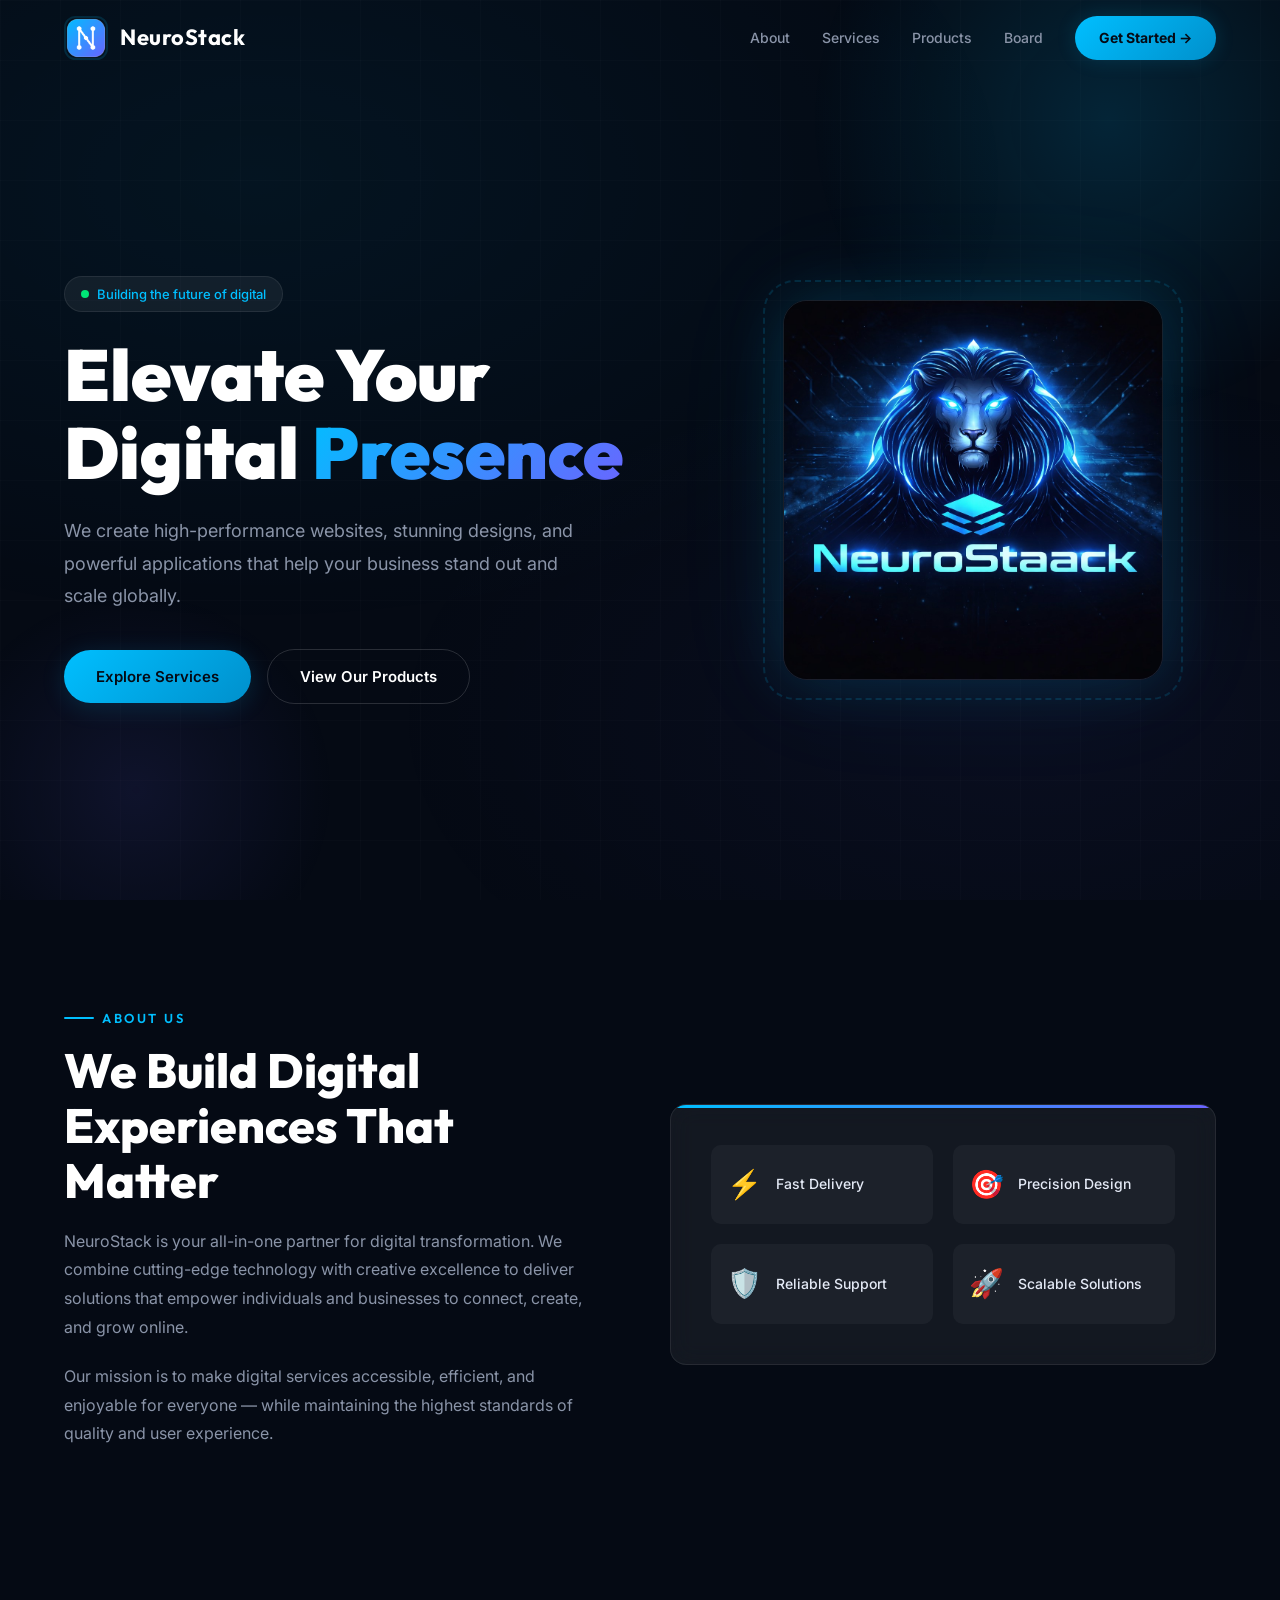
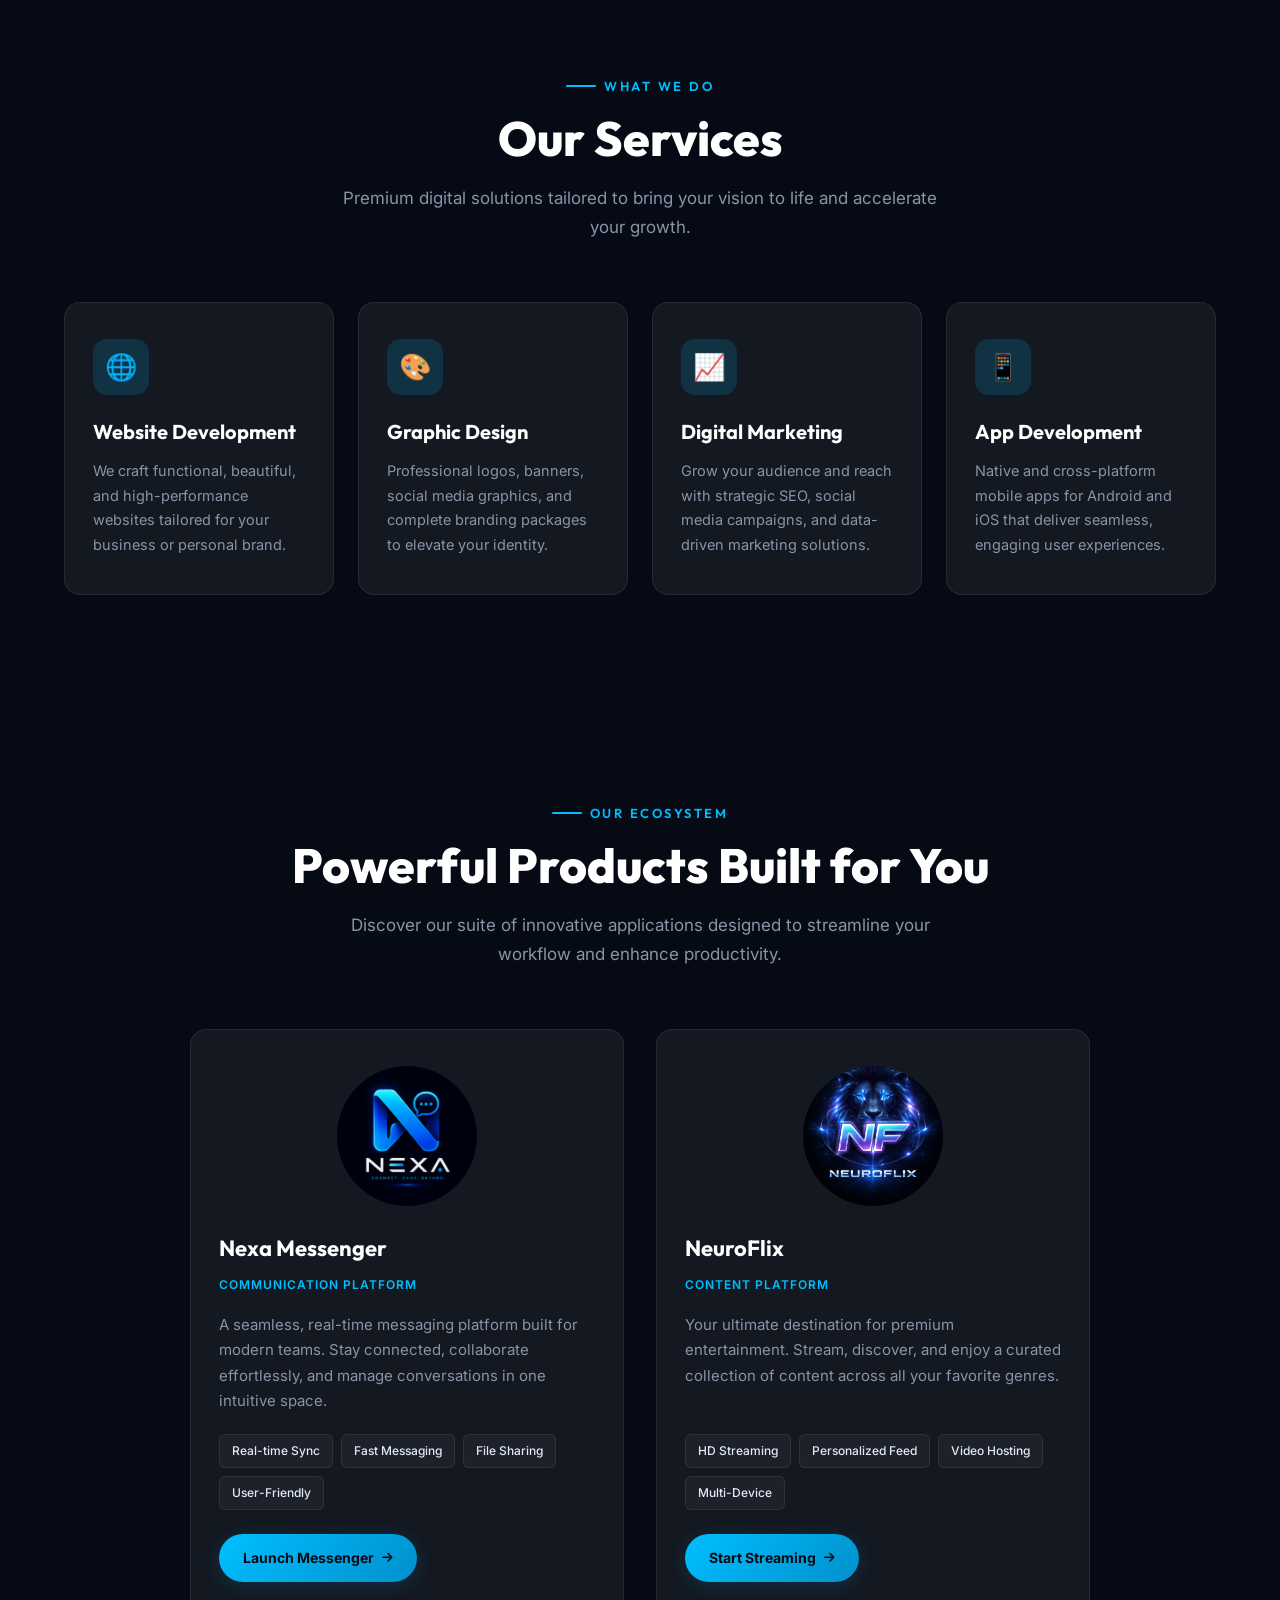
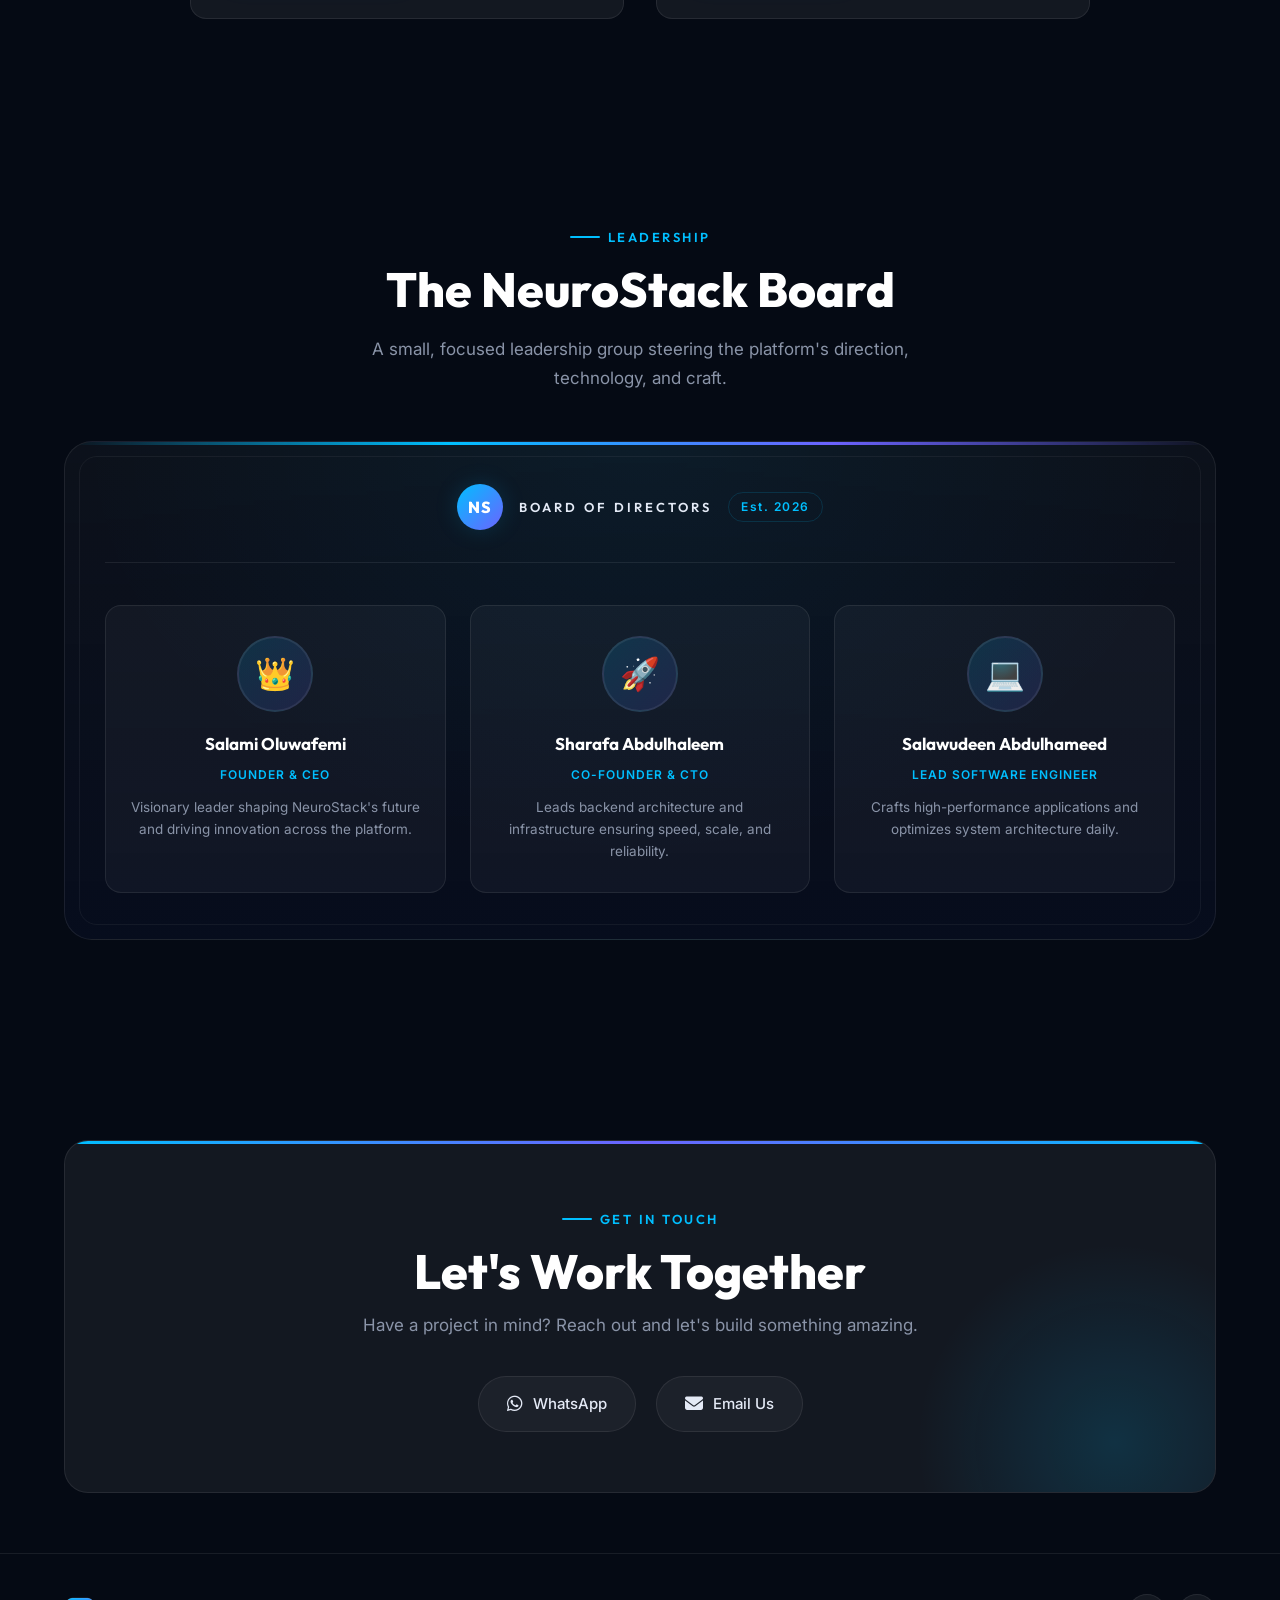
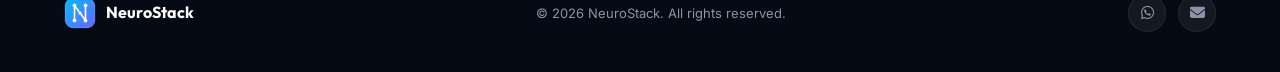
==== index.html @ c5e44b0c "Trim to a single professional landing page; fix contact details - Remove all non-landing pages and t" ====
<!DOCTYPE html>
<html lang="en">
<head>
  <meta charset="UTF-8">
  <meta name="viewport" content="width=device-width, initial-scale=1.0">
  <title>NeuroStack — Digital Solutions & Innovation</title>
  <meta name="description" content="NeuroStack delivers premium digital solutions including web development, graphic design, app development, and digital marketing. Empowering businesses to grow online.">
  <meta name="theme-color" content="#050a14">

  <!-- Social sharing -->
  <meta property="og:type" content="website">
  <meta property="og:title" content="NeuroStack — Digital Solutions & Innovation">
  <meta property="og:description" content="Premium web development, graphic design, app development, and digital marketing that help your business stand out and scale globally.">
  <meta property="og:image" content="logo-mark-512.png">
  <meta name="twitter:card" content="summary_large_image">
  <meta name="twitter:title" content="NeuroStack — Digital Solutions & Innovation">
  <meta name="twitter:description" content="Premium web development, graphic design, app development, and digital marketing that help your business stand out and scale globally.">
  <meta name="twitter:image" content="logo-mark-512.png">

  <link rel="icon" type="image/svg+xml" href="favicon.svg">
  <link rel="alternate icon" type="image/png" href="logo-mark-192.png">
  <link rel="apple-touch-icon" href="logo-mark-512.png">
  <link rel="stylesheet" href="website.css">
  <link rel="stylesheet" href="https://cdnjs.cloudflare.com/ajax/libs/font-awesome/6.5.0/css/all.min.css"/>
</head>
<body>

  <!-- ============ NAVBAR ============ -->
  <nav class="navbar" id="navbar">
    <div class="container">
      <a href="#hero" class="nav-brand">
        <img src="logo-mark-512.png" alt="NeuroStack Logo">
        <span>NeuroStack</span>
      </a>

      <div class="nav-links" id="navLinks">
        <a href="#about">About</a>
        <a href="#services">Services</a>
        <a href="#products">Products</a>
        <a href="#team">Board</a>
        <a href="#contact" class="nav-cta">Get Started →</a>
      </div>

      <button class="nav-toggle" id="navToggle" aria-label="Toggle navigation">
        <span></span><span></span><span></span>
      </button>
    </div>
  </nav>

  <!-- ============ HERO ============ -->
  <section class="hero" id="hero">
    <div class="hero-particles">
      <div class="particle"></div>
      <div class="particle"></div>
      <div class="particle"></div>
      <div class="particle"></div>
      <div class="particle"></div>
      <div class="particle"></div>
      <div class="particle"></div>
      <div class="particle"></div>
    </div>

    <div class="container">
      <div class="hero-text">
        <div class="hero-badge">
          <span class="dot"></span>
          Building the future of digital
        </div>
        <h1 class="hero-title">
          Elevate Your<br>Digital <span class="accent">Presence</span>
        </h1>
        <p class="hero-desc">
          We create high-performance websites, stunning designs, and powerful applications that help your business stand out and scale globally.
        </p>
        <div class="hero-actions">
          <a href="#services" class="btn btn-primary">Explore Services</a>
          <a href="#products" class="btn btn-outline">View Our Products</a>
        </div>
      </div>

      <div class="hero-visual">
        <div class="hero-logo-wrapper">
          <img src="file_00000000b35c724690eef357ab92f39a.png" alt="NeuroStack Brand">
        </div>
      </div>
    </div>
  </section>

  <!-- ============ ABOUT ============ -->
  <section class="about" id="about">
    <div class="container">
      <div class="about-content">
        <span class="section-label">About Us</span>
        <h2 class="section-title">We Build Digital<br>Experiences That Matter</h2>
        <p class="about-text">
          NeuroStack is your all-in-one partner for digital transformation. We combine cutting-edge technology with creative excellence to deliver solutions that empower individuals and businesses to connect, create, and grow online.
        </p>
        <p class="about-text">
          Our mission is to make digital services accessible, efficient, and enjoyable for everyone — while maintaining the highest standards of quality and user experience.
        </p>


      </div>

      <div class="about-visual reveal">
        <div class="about-visual-card">
          <div class="icon-grid">
            <div class="icon-item">
              <span class="icon-emoji">⚡</span>
              <span>Fast Delivery</span>
            </div>
            <div class="icon-item">
              <span class="icon-emoji">🎯</span>
              <span>Precision Design</span>
            </div>
            <div class="icon-item">
              <span class="icon-emoji">🛡️</span>
              <span>Reliable Support</span>
            </div>
            <div class="icon-item">
              <span class="icon-emoji">🚀</span>
              <span>Scalable Solutions</span>
            </div>
          </div>
        </div>
      </div>
    </div>
  </section>

  <!-- ============ SERVICES ============ -->
  <section class="services" id="services">
    <div class="container">
      <div class="services-header">
        <span class="section-label">What We Do</span>
        <h2 class="section-title">Our Services</h2>
        <p class="section-subtitle">Premium digital solutions tailored to bring your vision to life and accelerate your growth.</p>
      </div>

      <div class="services-grid">
        <div class="service-card reveal">
          <div class="service-icon">🌐</div>
          <h3>Website Development</h3>
          <p>We craft functional, beautiful, and high-performance websites tailored for your business or personal brand.</p>
        </div>

        <div class="service-card reveal reveal-delay-1">
          <div class="service-icon">🎨</div>
          <h3>Graphic Design</h3>
          <p>Professional logos, banners, social media graphics, and complete branding packages to elevate your identity.</p>
        </div>

        <div class="service-card reveal reveal-delay-2">
          <div class="service-icon">📈</div>
          <h3>Digital Marketing</h3>
          <p>Grow your audience and reach with strategic SEO, social media campaigns, and data-driven marketing solutions.</p>
        </div>

        <div class="service-card reveal reveal-delay-3">
          <div class="service-icon">📱</div>
          <h3>App Development</h3>
          <p>Native and cross-platform mobile apps for Android and iOS that deliver seamless, engaging user experiences.</p>
        </div>
      </div>
    </div>
  </section>

  <!-- ============ PRODUCTS ============ -->
  <section class="products" id="products">
    <div class="container">
      <div class="products-header">
        <span class="section-label">Our Ecosystem</span>
        <h2 class="section-title">Powerful Products Built for You</h2>
        <p class="section-subtitle">Discover our suite of innovative applications designed to streamline your workflow and enhance productivity.</p>
      </div>

      <div class="products-grid">
        <div class="product-card reveal">
          <div class="product-logo">
            <img src="icon-512.png" alt="Nexa Messenger Logo" class="product-logo-img">
          </div>
          <h3>Nexa Messenger</h3>
          <span class="product-category">Communication Platform</span>
          <p>A seamless, real-time messaging platform built for modern teams. Stay connected, collaborate effortlessly, and manage conversations in one intuitive space.</p>
          <div class="product-features">
            <span class="feature">Real-time Sync</span>
            <span class="feature">Fast Messaging</span>
            <span class="feature">File Sharing</span>
            <span class="feature">User-Friendly</span>
          </div>
          <a href="https://nexa-qydr.onrender.com" target="_blank" rel="noopener noreferrer" class="product-cta">
            Launch Messenger <i class="fas fa-arrow-right"></i>
          </a>
        </div>

        <div class="product-card reveal reveal-delay-1">
          <div class="product-logo">
            <img src="icon-192.png" alt="NeuroFlix Logo" class="product-logo-img">
          </div>
          <h3>NeuroFlix</h3>
          <span class="product-category">Content Platform</span>
          <p>Your ultimate destination for premium entertainment. Stream, discover, and enjoy a curated collection of content across all your favorite genres.</p>
          <div class="product-features">
            <span class="feature">HD Streaming</span>
            <span class="feature">Personalized Feed</span>
            <span class="feature">Video Hosting</span>
            <span class="feature">Multi-Device</span>
          </div>
          <a href="https://neuroflix.web.app/" target="_blank" rel="noopener noreferrer" class="product-cta">
            Start Streaming <i class="fas fa-arrow-right"></i>
          </a>
        </div>
      </div>
    </div>
  </section>

  <!-- ============ BOARD ============ -->
  <section class="team" id="team">
    <div class="container">
      <div class="team-header">
        <span class="section-label">Leadership</span>
        <h2 class="section-title">The NeuroStack Board</h2>
        <p class="section-subtitle">A small, focused leadership group steering the platform's direction, technology, and craft.</p>
      </div>

      <div class="board-panel reveal">
        <div class="board-seal" aria-hidden="true">
          <span class="board-seal-mark">NS</span>
          <span class="board-seal-label">Board of Directors</span>
          <span class="board-seal-year">Est. 2026</span>
        </div>

        <div class="team-grid">
          <div class="team-card reveal">
            <div class="team-avatar">👑</div>
            <div class="team-meta">
              <h3>Salami Oluwafemi</h3>
              <span class="team-role">Founder &amp; CEO</span>
              <p>Visionary leader shaping NeuroStack's future and driving innovation across the platform.</p>
            </div>
          </div>

          <div class="team-card reveal reveal-delay-1">
            <div class="team-avatar">🚀</div>
            <div class="team-meta">
              <h3>Sharafa Abdulhaleem</h3>
              <span class="team-role">Co-Founder &amp; CTO</span>
              <p>Leads backend architecture and infrastructure ensuring speed, scale, and reliability.</p>
            </div>
          </div>

          <div class="team-card reveal reveal-delay-2">
            <div class="team-avatar">💻</div>
            <div class="team-meta">
              <h3>Salawudeen Abdulhameed</h3>
              <span class="team-role">Lead Software Engineer</span>
              <p>Crafts high-performance applications and optimizes system architecture daily.</p>
            </div>
          </div>
        </div>
      </div>
    </div>
  </section>

  <!-- ============ CONTACT ============ -->
  <section class="contact" id="contact">
    <div class="container">
      <div class="contact-wrapper reveal">
        <span class="section-label">Get In Touch</span>
        <h2 class="section-title">Let's Work Together</h2>
        <p class="section-subtitle">Have a project in mind? Reach out and let's build something amazing.</p>

        <div class="contact-links">
          <a href="https://wa.me/2349032686210" target="_blank" rel="noopener noreferrer" class="contact-link">
            <i class="fab fa-whatsapp"></i> WhatsApp
          </a>
          <a href="mailto:neuro-stack@outlook.com" class="contact-link">
            <i class="fas fa-envelope"></i> Email Us
          </a>
        </div>
      </div>
    </div>
  </section>

  <!-- ============ FOOTER ============ -->
  <footer class="footer">
    <div class="container">
      <div class="footer-brand">
        <img src="logo-mark-512.png" alt="NeuroStack">
        <span>NeuroStack</span>
      </div>

      <p class="footer-copy">&copy; 2026 NeuroStack. All rights reserved.</p>

      <div class="footer-socials">
        <a href="https://wa.me/2349032686210" target="_blank" rel="noopener noreferrer" aria-label="WhatsApp"><i class="fab fa-whatsapp"></i></a>
        <a href="mailto:neuro-stack@outlook.com" aria-label="Email"><i class="fas fa-envelope"></i></a>
      </div>
    </div>
  </footer>

  <!-- ============ SCRIPTS ============ -->
  <script>
    // ---- Navbar scroll effect ----
    const navbar = document.getElementById('navbar');
    window.addEventListener('scroll', () => {
      navbar.classList.toggle('scrolled', window.scrollY > 50);
    });

    // ---- Mobile menu toggle ----
    const navToggle = document.getElementById('navToggle');
    const navLinks = document.getElementById('navLinks');

    navToggle.addEventListener('click', () => {
      navToggle.classList.toggle('active');
      navLinks.classList.toggle('open');
    });

    // Close menu on link click
    navLinks.querySelectorAll('a').forEach(link => {
      link.addEventListener('click', () => {
        navToggle.classList.remove('active');
        navLinks.classList.remove('open');
      });
    });

    // ---- Scroll reveal ----
    const revealElements = document.querySelectorAll('.reveal');
    const revealObserver = new IntersectionObserver((entries) => {
      entries.forEach(entry => {
        if (entry.isIntersecting) {
          entry.target.classList.add('visible');
        }
      });
    }, { threshold: 0.15 });

    revealElements.forEach(el => revealObserver.observe(el));

    // ---- Smooth scroll for anchor links ----
    document.querySelectorAll('a[href^="#"]').forEach(anchor => {
      anchor.addEventListener('click', function (e) {
        e.preventDefault();
        const target = document.querySelector(this.getAttribute('href'));
        if (target) {
          target.scrollIntoView({ behavior: 'smooth' });
        }
      });
    });
  </script>

</body>
</html>
---- website.css ----
/* ============================================================
   NEUROSTACK — COMPANY WEBSITE STYLESHEET
   Premium dark theme with glassmorphism + cyber-blue accents
   ============================================================ */

/* -------------------------
   GOOGLE FONTS
------------------------- */
@import url('https://fonts.googleapis.com/css2?family=Inter:wght@300;400;500;600;700;800;900&family=Outfit:wght@400;500;600;700;800;900&display=swap');

/* -------------------------
   DESIGN TOKENS
------------------------- */
:root {
  /* Colors */
  --c-bg:          #050a14;
  --c-bg-alt:      #0a1128;
  --c-surface:     rgba(10, 17, 40, 0.65);
  --c-surface-lit: rgba(255, 255, 255, 0.04);
  --c-glass:       rgba(255, 255, 255, 0.06);
  --c-glass-border:rgba(255, 255, 255, 0.08);
  --c-accent:      #00BFFF;
  --c-accent-dim:  rgba(0, 191, 255, 0.15);
  --c-accent-glow: rgba(0, 191, 255, 0.35);
  --c-accent2:     #6C63FF;
  --c-text:        #e4eaf6;
  --c-text-dim:    #8a94a8;
  --c-white:       #ffffff;

  /* Typography */
  --ff-heading: 'Outfit', sans-serif;
  --ff-body:    'Inter', sans-serif;

  /* Spacing */
  --section-py: 100px;
  --container-w: 1200px;

  /* Misc */
  --radius:      16px;
  --radius-sm:   10px;
  --transition:  0.35s cubic-bezier(.4,0,.2,1);
}

/* -------------------------
   RESET & BASE
------------------------- */
*, *::before, *::after {
  margin: 0;
  padding: 0;
  box-sizing: border-box;
}

html {
  scroll-behavior: smooth;
  scroll-padding-top: 80px;
}

body {
  font-family: var(--ff-body);
  background: var(--c-bg);
  color: var(--c-text);
  line-height: 1.7;
  overflow-x: hidden;
  -webkit-font-smoothing: antialiased;
}

a { text-decoration: none; color: inherit; }
img { max-width: 100%; display: block; }
ul { list-style: none; }

/* -------------------------
   UTILITY
------------------------- */
.container {
  width: 100%;
  max-width: var(--container-w);
  margin: 0 auto;
  padding: 0 24px;
}

.section-label {
  display: inline-flex;
  align-items: center;
  gap: 8px;
  font-family: var(--ff-heading);
  font-size: 13px;
  font-weight: 600;
  letter-spacing: 2.5px;
  text-transform: uppercase;
  color: var(--c-accent);
  margin-bottom: 14px;
}

.section-label::before {
  content: '';
  width: 30px;
  height: 2px;
  background: var(--c-accent);
  border-radius: 2px;
}

.section-title {
  font-family: var(--ff-heading);
  font-size: clamp(32px, 5vw, 48px);
  font-weight: 800;
  line-height: 1.15;
  color: var(--c-white);
  margin-bottom: 18px;
}

.section-subtitle {
  font-size: 17px;
  color: var(--c-text-dim);
  max-width: 600px;
  line-height: 1.7;
}

/* -------------------------
   ANIMATED BACKGROUND GRID
------------------------- */
body::before {
  content: '';
  position: fixed;
  inset: 0;
  background:
    radial-gradient(ellipse 60% 50% at 20% 20%, rgba(0,191,255,0.06), transparent),
    radial-gradient(ellipse 50% 40% at 80% 80%, rgba(108,99,255,0.05), transparent);
  z-index: -2;
  pointer-events: none;
}

body::after {
  content: '';
  position: fixed;
  inset: 0;
  background-image:
    linear-gradient(rgba(255,255,255,0.015) 1px, transparent 1px),
    linear-gradient(90deg, rgba(255,255,255,0.015) 1px, transparent 1px);
  background-size: 60px 60px;
  z-index: -1;
  pointer-events: none;
}

/* ============================================================
   NAVBAR
   ============================================================ */
.navbar {
  position: fixed;
  top: 0;
  left: 0;
  width: 100%;
  z-index: 1000;
  padding: 16px 0;
  transition: var(--transition);
}

.navbar.scrolled {
  background: rgba(5, 10, 20, 0.85);
  backdrop-filter: blur(20px);
  -webkit-backdrop-filter: blur(20px);
  border-bottom: 1px solid var(--c-glass-border);
  padding: 10px 0;
}

.navbar .container {
  display: flex;
  align-items: center;
  justify-content: space-between;
}

.nav-brand {
  display: flex;
  align-items: center;
  gap: 12px;
}

.nav-brand img {
  width: 44px;
  height: 44px;
  border-radius: 26%;
  border: 2px solid var(--c-accent-dim);
}

.nav-brand span {
  font-family: var(--ff-heading);
  font-size: 22px;
  font-weight: 700;
  color: var(--c-white);
  letter-spacing: 0.5px;
}

.nav-links {
  display: flex;
  align-items: center;
  gap: 32px;
}

.nav-links a {
  font-size: 14px;
  font-weight: 500;
  color: var(--c-text-dim);
  transition: var(--transition);
  position: relative;
}

.nav-links a::after {
  content: '';
  position: absolute;
  bottom: -4px;
  left: 0;
  width: 0;
  height: 2px;
  background: var(--c-accent);
  border-radius: 2px;
  transition: var(--transition);
}

.nav-links a:hover {
  color: var(--c-white);
}

.nav-links a:hover::after {
  width: 100%;
}

.nav-cta {
  display: inline-flex;
  align-items: center;
  gap: 8px;
  padding: 10px 24px;
  background: linear-gradient(135deg, var(--c-accent), #0090cc);
  color: var(--c-bg) !important;
  font-weight: 700 !important;
  font-size: 14px;
  border-radius: 50px;
  transition: var(--transition);
  box-shadow: 0 0 20px var(--c-accent-dim);
}

.nav-cta::after { display: none !important; }

.nav-cta:hover {
  transform: translateY(-2px);
  box-shadow: 0 4px 30px var(--c-accent-glow);
}

/* Mobile hamburger */
.nav-toggle {
  display: none;
  flex-direction: column;
  gap: 5px;
  cursor: pointer;
  z-index: 1001;
  background: none;
  border: none;
  padding: 4px;
}

.nav-toggle span {
  width: 26px;
  height: 2.5px;
  background: var(--c-white);
  border-radius: 4px;
  transition: var(--transition);
}

.nav-toggle.active span:nth-child(1) { transform: rotate(45deg) translate(5px, 5px); }
.nav-toggle.active span:nth-child(2) { opacity: 0; }
.nav-toggle.active span:nth-child(3) { transform: rotate(-45deg) translate(5px, -5px); }

/* ============================================================
   HERO
   ============================================================ */
.hero {
  min-height: 100vh;
  display: flex;
  align-items: center;
  position: relative;
  padding-top: 80px;
  overflow: hidden;
}

/* Floating particles */
.hero-particles {
  position: absolute;
  inset: 0;
  overflow: hidden;
  pointer-events: none;
}

.hero-particles .particle {
  position: absolute;
  width: 4px;
  height: 4px;
  background: var(--c-accent);
  border-radius: 50%;
  opacity: 0;
  animation: floatParticle 8s infinite ease-in-out;
}

.hero-particles .particle:nth-child(1) { left: 10%; top: 30%; animation-delay: 0s; }
.hero-particles .particle:nth-child(2) { left: 25%; top: 70%; animation-delay: 1.2s; width: 3px; height: 3px; }
.hero-particles .particle:nth-child(3) { left: 55%; top: 20%; animation-delay: 2.5s; width: 5px; height: 5px; }
.hero-particles .particle:nth-child(4) { left: 70%; top: 60%; animation-delay: 0.8s; }
.hero-particles .particle:nth-child(5) { left: 85%; top: 40%; animation-delay: 3.2s; width: 3px; height: 3px; }
.hero-particles .particle:nth-child(6) { left: 40%; top: 80%; animation-delay: 4s; width: 6px; height: 6px; }
.hero-particles .particle:nth-child(7) { left: 60%; top: 10%; animation-delay: 1.8s; }
.hero-particles .particle:nth-child(8) { left: 90%; top: 75%; animation-delay: 5s; width: 3px; height: 3px; }

@keyframes floatParticle {
  0%   { opacity: 0; transform: translateY(0) scale(1); }
  20%  { opacity: 0.6; }
  50%  { opacity: 0.3; transform: translateY(-80px) scale(1.3); }
  80%  { opacity: 0.5; }
  100% { opacity: 0; transform: translateY(-160px) scale(0.8); }
}

/* Glow orbs */
.hero::before {
  content: '';
  position: absolute;
  top: -20%;
  right: -10%;
  width: 600px;
  height: 600px;
  background: radial-gradient(circle, var(--c-accent-dim), transparent 70%);
  border-radius: 50%;
  pointer-events: none;
  animation: pulseOrb 6s ease-in-out infinite alternate;
}

.hero::after {
  content: '';
  position: absolute;
  bottom: -10%;
  left: -5%;
  width: 400px;
  height: 400px;
  background: radial-gradient(circle, rgba(108,99,255,0.1), transparent 70%);
  border-radius: 50%;
  pointer-events: none;
  animation: pulseOrb 8s ease-in-out infinite alternate-reverse;
}

@keyframes pulseOrb {
  0%   { opacity: 0.5; transform: scale(1); }
  100% { opacity: 1;   transform: scale(1.15); }
}

.hero .container {
  display: flex;
  align-items: center;
  gap: 60px;
  position: relative;
  z-index: 1;
}

.hero-text {
  flex: 1;
}

.hero-badge {
  display: inline-flex;
  align-items: center;
  gap: 8px;
  padding: 6px 16px;
  background: var(--c-glass);
  border: 1px solid var(--c-glass-border);
  border-radius: 50px;
  font-size: 13px;
  font-weight: 500;
  color: var(--c-accent);
  margin-bottom: 24px;
  animation: fadeSlideUp 0.8s ease-out both;
}

.hero-badge .dot {
  width: 8px;
  height: 8px;
  background: #00e676;
  border-radius: 50%;
  animation: blink 2s ease-in-out infinite;
}

@keyframes blink {
  0%, 100% { opacity: 1; }
  50%      { opacity: 0.3; }
}

.hero-title {
  font-family: var(--ff-heading);
  font-size: clamp(40px, 6vw, 72px);
  font-weight: 900;
  line-height: 1.08;
  color: var(--c-white);
  margin-bottom: 24px;
  animation: fadeSlideUp 0.8s 0.15s ease-out both;
}

.hero-title .accent {
  background: linear-gradient(135deg, var(--c-accent), var(--c-accent2));
  -webkit-background-clip: text;
  -webkit-text-fill-color: transparent;
  background-clip: text;
}

.hero-desc {
  font-size: 18px;
  color: var(--c-text-dim);
  max-width: 520px;
  line-height: 1.8;
  margin-bottom: 36px;
  animation: fadeSlideUp 0.8s 0.3s ease-out both;
}

.hero-actions {
  display: flex;
  align-items: center;
  gap: 16px;
  flex-wrap: wrap;
  animation: fadeSlideUp 0.8s 0.45s ease-out both;
}

.btn {
  display: inline-flex;
  align-items: center;
  gap: 8px;
  padding: 14px 32px;
  font-family: var(--ff-body);
  font-size: 15px;
  font-weight: 600;
  border-radius: 50px;
  cursor: pointer;
  transition: var(--transition);
  border: none;
}

.btn-primary {
  background: linear-gradient(135deg, var(--c-accent), #0090cc);
  color: var(--c-bg);
  box-shadow: 0 4px 25px var(--c-accent-dim);
}

.btn-primary:hover {
  transform: translateY(-3px);
  box-shadow: 0 8px 35px var(--c-accent-glow);
}

.btn-outline {
  background: transparent;
  color: var(--c-white);
  border: 1.5px solid rgba(255,255,255,0.15);
}

.btn-outline:hover {
  border-color: var(--c-accent);
  color: var(--c-accent);
  transform: translateY(-3px);
}

.hero-visual {
  flex: 0.8;
  display: flex;
  justify-content: center;
  align-items: center;
  position: relative;
  animation: fadeSlideUp 1s 0.5s ease-out both;
}

.hero-logo-wrapper {
  position: relative;
  width: 380px;
  height: 380px;
}

.hero-logo-wrapper img {
  width: 100%;
  height: 100%;
  object-fit: cover;
  border-radius: 24px;
  border: 1px solid var(--c-glass-border);
  box-shadow: 0 0 60px var(--c-accent-dim), 0 0 120px rgba(0,191,255,0.08);
}

/* Rotating ring around logo */
.hero-logo-wrapper::before {
  content: '';
  position: absolute;
  inset: -20px;
  border: 2px dashed var(--c-accent-dim);
  border-radius: 32px;
  animation: spinSlow 30s linear infinite;
}

@keyframes spinSlow {
  to { transform: rotate(360deg); }
}

/* ============================================================
   ABOUT SECTION
   ============================================================ */
.about {
  padding: var(--section-py) 0;
  position: relative;
}

.about .container {
  display: grid;
  grid-template-columns: 1fr 1fr;
  gap: 60px;
  align-items: center;
}

.about-content { }

.about-text {
  font-size: 16px;
  color: var(--c-text-dim);
  margin-bottom: 20px;
  line-height: 1.8;
}



.about-visual {
  position: relative;
}

.about-visual-card {
  background: var(--c-glass);
  border: 1px solid var(--c-glass-border);
  border-radius: var(--radius);
  padding: 40px;
  backdrop-filter: blur(12px);
  position: relative;
  overflow: hidden;
}

.about-visual-card::before {
  content: '';
  position: absolute;
  top: 0;
  left: 0;
  width: 100%;
  height: 3px;
  background: linear-gradient(90deg, var(--c-accent), var(--c-accent2));
}

.about-visual-card .icon-grid {
  display: grid;
  grid-template-columns: 1fr 1fr;
  gap: 20px;
}

.about-visual-card .icon-item {
  display: flex;
  align-items: center;
  gap: 14px;
  padding: 16px;
  background: var(--c-surface-lit);
  border-radius: var(--radius-sm);
  transition: var(--transition);
}

.about-visual-card .icon-item:hover {
  background: var(--c-accent-dim);
}

.about-visual-card .icon-item .icon-emoji {
  font-size: 28px;
  flex-shrink: 0;
}

.about-visual-card .icon-item span {
  font-size: 14px;
  font-weight: 500;
  color: var(--c-text);
}

/* ============================================================
   SERVICES
   ============================================================ */
.services {
  padding: var(--section-py) 0;
  position: relative;
}

.services-header {
  text-align: center;
  margin-bottom: 60px;
}

.services-header .section-subtitle {
  margin: 0 auto;
}

.services-grid {
  display: grid;
  grid-template-columns: repeat(auto-fit, minmax(270px, 1fr));
  gap: 24px;
}

.service-card {
  background: var(--c-glass);
  border: 1px solid var(--c-glass-border);
  border-radius: var(--radius);
  padding: 36px 28px;
  transition: var(--transition);
  position: relative;
  overflow: hidden;
}

.service-card::before {
  content: '';
  position: absolute;
  top: 0;
  left: 0;
  width: 100%;
  height: 3px;
  background: linear-gradient(90deg, var(--c-accent), var(--c-accent2));
  transform: scaleX(0);
  transform-origin: left;
  transition: transform 0.5s ease;
}

.service-card:hover::before {
  transform: scaleX(1);
}

.service-card:hover {
  border-color: var(--c-accent-dim);
  transform: translateY(-6px);
  box-shadow: 0 12px 40px rgba(0,191,255,0.1);
}

.service-icon {
  width: 56px;
  height: 56px;
  display: flex;
  align-items: center;
  justify-content: center;
  font-size: 26px;
  background: var(--c-accent-dim);
  border-radius: 14px;
  margin-bottom: 20px;
  transition: var(--transition);
}

.service-card:hover .service-icon {
  background: linear-gradient(135deg, var(--c-accent), #0090cc);
  box-shadow: 0 0 20px var(--c-accent-dim);
}

.service-card h3 {
  font-family: var(--ff-heading);
  font-size: 20px;
  font-weight: 700;
  color: var(--c-white);
  margin-bottom: 10px;
}

.service-card p {
  font-size: 14.5px;
  color: var(--c-text-dim);
  line-height: 1.7;
}

/* ============================================================
   PRODUCTS
   ============================================================ */
.products {
  padding: var(--section-py) 0;
  position: relative;
}

.products-header {
  text-align: center;
  margin-bottom: 60px;
}

.products-header .section-subtitle {
  margin: 0 auto;
}

.products-grid {
  display: grid;
  grid-template-columns: repeat(auto-fit, minmax(300px, 1fr));
  gap: 32px;
  max-width: 900px;
  margin: 0 auto;
}

.product-card {
  background: var(--c-glass);
  border: 1px solid var(--c-glass-border);
  border-radius: var(--radius);
  padding: 36px 28px;
  transition: var(--transition);
  position: relative;
  overflow: hidden;
  display: flex;
  flex-direction: column;
}

.product-card::before {
  content: '';
  position: absolute;
  top: 0;
  left: 0;
  width: 100%;
  height: 3px;
  background: linear-gradient(90deg, var(--c-accent), var(--c-accent2));
  transform: scaleX(0);
  transform-origin: left;
  transition: transform 0.5s ease;
}

.product-card:hover::before {
  transform: scaleX(1);
}

.product-card:hover {
  border-color: var(--c-accent-dim);
  transform: translateY(-8px);
  box-shadow: 0 16px 48px rgba(0,191,255,0.15);
}

.product-logo {
  width: 140px;
  height: 140px;
  display: flex;
  align-items: center;
  justify-content: center;
  background: linear-gradient(135deg, var(--c-accent-dim), rgba(108,99,255,0.1));
  border-radius: 50%;
  margin: 0 auto 24px;
  overflow: hidden;
  transition: var(--transition);
}

.product-logo-img {
  width: 100%;
  height: 100%;
  object-fit: cover;
  object-position: center;
  filter: drop-shadow(0 0 10px var(--c-accent-dim));
}

.product-card:hover .product-logo {
  background: linear-gradient(135deg, var(--c-accent-dim), rgba(108,99,255,0.2));
  box-shadow: inset 0 0 20px var(--c-accent-dim);
}

.product-card h3 {
  font-family: var(--ff-heading);
  font-size: 22px;
  font-weight: 700;
  color: var(--c-white);
  margin-bottom: 8px;
}

.product-category {
  font-size: 12px;
  font-weight: 600;
  letter-spacing: 1px;
  text-transform: uppercase;
  color: var(--c-accent);
  display: block;
  margin-bottom: 16px;
}

.product-card p {
  font-size: 15px;
  color: var(--c-text-dim);
  line-height: 1.7;
  margin-bottom: 20px;
  flex: 1;
}

.product-features {
  display: flex;
  flex-wrap: wrap;
  gap: 8px;
  margin-bottom: 24px;
}

.feature {
  display: inline-flex;
  align-items: center;
  padding: 6px 12px;
  background: var(--c-surface-lit);
  border: 1px solid var(--c-glass-border);
  border-radius: 6px;
  font-size: 12px;
  font-weight: 500;
  color: var(--c-text);
  transition: var(--transition);
}

.product-card:hover .feature {
  border-color: var(--c-accent-dim);
  background: var(--c-accent-dim);
}

.product-cta {
  display: inline-flex;
  align-items: center;
  gap: 8px;
  padding: 12px 24px;
  background: linear-gradient(135deg, var(--c-accent), #0090cc);
  color: var(--c-bg);
  font-weight: 700;
  font-size: 14px;
  border-radius: 50px;
  transition: var(--transition);
  box-shadow: 0 4px 20px var(--c-accent-dim);
  width: fit-content;
}

.product-cta:hover {
  transform: translateY(-2px);
  box-shadow: 0 6px 28px var(--c-accent-glow);
  gap: 12px;
}

.product-cta i {
  font-size: 12px;
  transition: var(--transition);
}

.product-cta:hover i {
  transform: translateX(2px);
}

/* ============================================================
   BOARD / LEADERSHIP
   ============================================================ */
.team {
  padding: var(--section-py) 0;
  position: relative;
}

.team-header {
  text-align: center;
  margin-bottom: 48px;
}

.team-header .section-subtitle {
  margin: 0 auto;
}

/* Contained board-room panel */
.board-panel {
  position: relative;
  background:
    radial-gradient(ellipse 70% 120% at 50% 0%, rgba(0,191,255,0.06), transparent 70%),
    linear-gradient(180deg, rgba(255,255,255,0.03), rgba(10,17,40,0.45));
  border: 1px solid var(--c-glass-border);
  border-radius: 28px;
  padding: 42px 40px 46px;
  overflow: hidden;
}

.board-panel::before {
  content: '';
  position: absolute;
  top: 0;
  left: 0;
  width: 100%;
  height: 3px;
  background: linear-gradient(90deg, transparent, var(--c-accent), var(--c-accent2), transparent);
}

/* Corner brackets — official "charter" feel */
.board-panel::after {
  content: '';
  position: absolute;
  inset: 14px;
  border: 1px solid rgba(255,255,255,0.05);
  border-radius: 18px;
  pointer-events: none;
}

/* Board crest / letterhead */
.board-seal {
  display: flex;
  align-items: center;
  justify-content: center;
  gap: 16px;
  flex-wrap: wrap;
  padding-bottom: 32px;
  margin-bottom: 42px;
  border-bottom: 1px solid var(--c-glass-border);
  position: relative;
  z-index: 1;
}

.board-seal-mark {
  display: flex;
  align-items: center;
  justify-content: center;
  width: 46px;
  height: 46px;
  border-radius: 50%;
  font-family: var(--ff-heading);
  font-size: 16px;
  font-weight: 800;
  letter-spacing: 1px;
  color: var(--c-white);
  background: linear-gradient(135deg, var(--c-accent), var(--c-accent2));
  box-shadow: 0 0 24px var(--c-accent-dim);
}

.board-seal-label {
  font-family: var(--ff-heading);
  font-size: 13px;
  font-weight: 600;
  letter-spacing: 3px;
  text-transform: uppercase;
  color: var(--c-text);
}

.board-seal-year {
  font-size: 12px;
  font-weight: 600;
  letter-spacing: 1.5px;
  color: var(--c-accent);
  padding: 4px 12px;
  border: 1px solid var(--c-accent-dim);
  border-radius: 50px;
}

.team-grid {
  display: grid;
  grid-template-columns: repeat(3, 1fr);
  gap: 24px;
  position: relative;
  z-index: 1;
}

.team-card {
  background: var(--c-surface-lit);
  border: 1px solid var(--c-glass-border);
  border-radius: var(--radius);
  padding: 30px 22px;
  text-align: center;
  transition: var(--transition);
  position: relative;
  overflow: hidden;
}

.team-card::after {
  content: '';
  position: absolute;
  inset: 0;
  background: linear-gradient(180deg, transparent 55%, var(--c-accent-dim));
  opacity: 0;
  transition: var(--transition);
  pointer-events: none;
}

.team-card:hover::after {
  opacity: 1;
}

.team-card:hover {
  border-color: var(--c-accent-dim);
  transform: translateY(-6px);
  box-shadow: 0 12px 40px rgba(0,191,255,0.1);
}

.team-avatar {
  width: 76px;
  height: 76px;
  border-radius: 50%;
  display: flex;
  align-items: center;
  justify-content: center;
  font-size: 32px;
  margin: 0 auto 18px;
  background: linear-gradient(135deg, var(--c-accent-dim), rgba(108,99,255,0.15));
  border: 2px solid var(--c-glass-border);
  transition: var(--transition);
  position: relative;
  z-index: 1;
}

.team-card:hover .team-avatar {
  border-color: var(--c-accent);
  box-shadow: 0 0 25px var(--c-accent-dim);
}

.team-meta {
  position: relative;
  z-index: 1;
}

.team-card h3 {
  font-family: var(--ff-heading);
  font-size: 17px;
  font-weight: 700;
  color: var(--c-white);
  margin-bottom: 6px;
}

.team-role {
  display: block;
  font-size: 12px;
  font-weight: 600;
  letter-spacing: 1px;
  text-transform: uppercase;
  color: var(--c-accent);
  margin-bottom: 12px;
}

.team-card p {
  font-size: 13.5px;
  color: var(--c-text-dim);
  line-height: 1.6;
}

/* ============================================================
   CONTACT / CTA
   ============================================================ */
.contact {
  padding: var(--section-py) 0;
  padding-bottom: 60px;
}

.contact-wrapper {
  background: var(--c-glass);
  border: 1px solid var(--c-glass-border);
  border-radius: 24px;
  padding: 60px;
  text-align: center;
  position: relative;
  overflow: hidden;
}

.contact-wrapper::before {
  content: '';
  position: absolute;
  top: 0;
  left: 0;
  width: 100%;
  height: 3px;
  background: linear-gradient(90deg, var(--c-accent), var(--c-accent2), var(--c-accent));
}

.contact-wrapper::after {
  content: '';
  position: absolute;
  bottom: -150px;
  right: -100px;
  width: 400px;
  height: 400px;
  background: radial-gradient(circle, var(--c-accent-dim), transparent 70%);
  border-radius: 50%;
  pointer-events: none;
}

.contact-wrapper .section-title {
  margin-bottom: 12px;
}

.contact-wrapper .section-subtitle {
  margin: 0 auto 36px;
}

.contact-links {
  display: flex;
  justify-content: center;
  gap: 20px;
  flex-wrap: wrap;
  position: relative;
  z-index: 1;
}

.contact-link {
  display: inline-flex;
  align-items: center;
  gap: 10px;
  padding: 14px 28px;
  background: var(--c-surface-lit);
  border: 1px solid var(--c-glass-border);
  border-radius: 50px;
  font-size: 15px;
  font-weight: 500;
  color: var(--c-text);
  transition: var(--transition);
}

.contact-link:hover {
  border-color: var(--c-accent);
  color: var(--c-accent);
  transform: translateY(-3px);
  box-shadow: 0 6px 25px var(--c-accent-dim);
}

.contact-link i {
  font-size: 18px;
}

/* ============================================================
   FOOTER
   ============================================================ */
.footer {
  border-top: 1px solid var(--c-glass-border);
  padding: 40px 0;
}

.footer .container {
  display: flex;
  align-items: center;
  justify-content: space-between;
  flex-wrap: wrap;
  gap: 20px;
}

.footer-brand {
  display: flex;
  align-items: center;
  gap: 10px;
}

.footer-brand img {
  width: 32px;
  height: 32px;
  border-radius: 26%;
}

.footer-brand span {
  font-family: var(--ff-heading);
  font-size: 16px;
  font-weight: 700;
  color: var(--c-white);
}

.footer-copy {
  font-size: 13px;
  color: var(--c-text-dim);
}

.footer-socials {
  display: flex;
  gap: 12px;
}

.footer-socials a {
  width: 38px;
  height: 38px;
  display: flex;
  align-items: center;
  justify-content: center;
  border-radius: 50%;
  background: var(--c-glass);
  border: 1px solid var(--c-glass-border);
  color: var(--c-text-dim);
  font-size: 15px;
  transition: var(--transition);
}

.footer-socials a:hover {
  border-color: var(--c-accent);
  color: var(--c-accent);
  transform: translateY(-2px);
  box-shadow: 0 4px 15px var(--c-accent-dim);
}

/* ============================================================
   ANIMATIONS
   ============================================================ */
@keyframes fadeSlideUp {
  from {
    opacity: 0;
    transform: translateY(30px);
  }
  to {
    opacity: 1;
    transform: translateY(0);
  }
}

/* Scroll-reveal animation classes */
.reveal {
  opacity: 0;
  transform: translateY(40px);
  transition: opacity 0.7s ease, transform 0.7s ease;
}

.reveal.visible {
  opacity: 1;
  transform: translateY(0);
}

.reveal-delay-1 { transition-delay: 0.1s; }
.reveal-delay-2 { transition-delay: 0.2s; }
.reveal-delay-3 { transition-delay: 0.3s; }
.reveal-delay-4 { transition-delay: 0.4s; }
.reveal-delay-5 { transition-delay: 0.5s; }
.reveal-delay-6 { transition-delay: 0.6s; }

/* ============================================================
   RESPONSIVE
   ============================================================ */

/* Tablets & Medium Screens (1024px and below) */
@media (max-width: 1024px) {
  :root {
    --section-py: 80px;
  }

  .services-grid {
    grid-template-columns: repeat(2, 1fr);
  }

  .team-grid {
    grid-template-columns: repeat(3, 1fr);
  }
}

/* Large Tablets (992px and below) */
@media (max-width: 992px) {
  :root {
    --section-py: 70px;
  }

  .hero .container {
    flex-direction: column;
    text-align: center;
    gap: 40px;
  }

  .hero-desc {
    margin: 0 auto 36px;
    font-size: 16px;
  }

  .hero-actions {
    justify-content: center;
  }

  .hero-visual {
    order: -1;
  }

  .hero-logo-wrapper {
    width: 320px;
    height: 320px;
  }

  .about .container {
    grid-template-columns: 1fr;
    gap: 50px;
  }

  .about-visual {
    order: -1;
  }

  .products-grid {
    grid-template-columns: 1fr;
    max-width: 600px;
  }

  .services-grid {
    grid-template-columns: repeat(2, 1fr);
  }

  .team-grid {
    grid-template-columns: repeat(3, 1fr);
  }

  .contact-wrapper {
    padding: 50px 40px;
  }
}

/* Tablets (768px and below) */
@media (max-width: 768px) {
  :root {
    --section-py: 60px;
  }

  /* Navbar */
  .nav-brand span {
    font-size: 18px;
  }

  .nav-links {
    position: fixed;
    top: 0;
    right: -100%;
    width: 280px;
    height: 100vh;
    flex-direction: column;
    background: rgba(5, 10, 20, 0.97);
    backdrop-filter: blur(20px);
    padding: 100px 30px 40px;
    gap: 20px;
    transition: right 0.4s ease;
    border-left: 1px solid var(--c-glass-border);
    z-index: 999;
  }

  .nav-links.open {
    right: 0;
  }

  .nav-toggle {
    display: flex;
  }

  /* Hero */
  .hero {
    padding-top: 60px;
    min-height: auto;
  }

  .hero-title {
    font-size: clamp(32px, 4vw, 52px);
    margin-bottom: 18px;
  }

  .hero-desc {
    font-size: 15px;
    margin-bottom: 28px;
  }

  .hero-logo-wrapper {
    width: 260px;
    height: 260px;
  }

  .hero-logo-wrapper::before {
    inset: -15px;
  }

  /* About */
  .about-text {
    font-size: 15px;
  }

  .about-visual-card {
    padding: 30px;
  }

  .about-visual-card .icon-grid {
    gap: 16px;
  }

  /* Services */
  .services-header {
    margin-bottom: 50px;
  }

  .services-grid {
    grid-template-columns: 1fr;
    gap: 20px;
  }

  .service-card {
    padding: 28px 24px;
  }

  /* Products */
  .products-header {
    margin-bottom: 50px;
  }

  .products-grid {
    gap: 24px;
  }

  .product-card {
    padding: 28px 24px;
  }

  .product-logo {
    width: 120px;
    height: 120px;
    margin: 0 auto 20px;
  }

  .product-card h3 {
    font-size: 20px;
  }

  .product-card p {
    font-size: 14px;
  }

  /* Board */
  .team-header {
    margin-bottom: 40px;
  }

  .board-panel {
    padding: 32px 24px 36px;
    border-radius: 22px;
  }

  .board-panel::after {
    inset: 10px;
    border-radius: 16px;
  }

  .board-seal {
    gap: 12px;
    padding-bottom: 24px;
    margin-bottom: 32px;
  }

  .board-seal-label {
    font-size: 12px;
    letter-spacing: 2px;
  }

  .team-grid {
    grid-template-columns: repeat(2, 1fr);
    gap: 20px;
  }

  .team-card {
    padding: 26px 18px;
  }

  /* Contact */
  .contact-wrapper {
    padding: 40px 30px;
  }

  .contact-wrapper .section-title {
    font-size: clamp(28px, 4vw, 40px);
  }

  .contact-links {
    gap: 16px;
  }

  .contact-link {
    padding: 12px 20px;
    font-size: 13px;
  }

  /* Footer */
  .footer .container {
    flex-direction: column;
    text-align: center;
    gap: 20px;
  }

  .footer-socials {
    justify-content: center;
  }
}

/* Small Tablets & Large Phones (640px and below) */
@media (max-width: 640px) {
  :root {
    --section-py: 50px;
    --container-w: 100%;
  }

  .container {
    padding: 0 20px;
  }

  .section-title {
    font-size: clamp(28px, 5vw, 40px);
    margin-bottom: 16px;
  }

  .section-subtitle {
    font-size: 15px;
  }

  /* Hero */
  .hero {
    padding-top: 60px;
    min-height: calc(100vh - 60px);
  }

  .hero .container {
    gap: 30px;
  }

  .hero-badge {
    font-size: 12px;
    padding: 5px 14px;
    margin-bottom: 20px;
  }

  .hero-title {
    font-size: clamp(28px, 6vw, 44px);
    margin-bottom: 16px;
    line-height: 1.1;
  }

  .hero-desc {
    font-size: 14px;
    margin-bottom: 24px;
    max-width: 100%;
  }

  .hero-actions {
    flex-direction: column;
    width: 100%;
    gap: 12px;
  }

  .hero-actions .btn {
    width: 100%;
    justify-content: center;
    padding: 12px 24px;
    font-size: 14px;
  }

  .hero-logo-wrapper {
    width: 240px;
    height: 240px;
  }

  /* Services */
  .services-grid {
    gap: 18px;
  }

  .service-card {
    padding: 24px 20px;
  }

  .service-card h3 {
    font-size: 18px;
  }

  .service-card p {
    font-size: 13.5px;
  }

  /* Products */
  .product-card {
    padding: 24px 20px;
  }

  .product-logo {
    width: 110px;
    height: 110px;
    margin: 0 auto 18px;
  }

  .product-card h3 {
    font-size: 19px;
    margin-bottom: 6px;
  }

  .product-category {
    font-size: 11px;
    margin-bottom: 14px;
  }

  .product-card p {
    font-size: 13.5px;
    margin-bottom: 16px;
  }

  .feature {
    font-size: 11px;
    padding: 5px 10px;
  }

  .product-cta {
    padding: 10px 20px;
    font-size: 13px;
  }

  /* Board */
  .board-panel {
    padding: 26px 18px 30px;
    border-radius: 18px;
  }

  .board-seal-mark {
    width: 40px;
    height: 40px;
    font-size: 14px;
  }

  .team-grid {
    grid-template-columns: 1fr;
    gap: 16px;
  }

  .team-card {
    padding: 24px 20px;
    display: flex;
    align-items: center;
    text-align: left;
    gap: 18px;
  }

  .team-avatar {
    width: 66px;
    height: 66px;
    font-size: 27px;
    margin: 0;
    flex-shrink: 0;
  }

  .team-meta {
    flex: 1;
  }

  .team-card h3 {
    font-size: 16px;
  }

  .team-card p {
    font-size: 12.5px;
  }

  /* Contact */
  .contact-wrapper {
    padding: 35px 20px;
    border-radius: 16px;
  }

  .contact-wrapper .section-title {
    font-size: clamp(24px, 5vw, 36px);
  }

  .contact-links {
    flex-direction: column;
    gap: 12px;
  }

  .contact-link {
    width: 100%;
    justify-content: center;
    padding: 11px 18px;
  }

  /* Footer */
  .footer {
    padding: 30px 0;
  }

  .footer-brand span {
    font-size: 14px;
  }

  .footer-copy {
    font-size: 12px;
  }

  .footer-socials {
    gap: 10px;
  }

  .footer-socials a {
    width: 36px;
    height: 36px;
    font-size: 14px;
  }
}

/* Mobile Phones (480px and below) */
@media (max-width: 480px) {
  :root {
    --section-py: 45px;
  }

  .container {
    padding: 0 16px;
  }

  .section-label {
    font-size: 12px;
    margin-bottom: 12px;
  }

  .section-label::before {
    width: 24px;
  }

  .section-title {
    font-size: clamp(26px, 6vw, 36px);
    margin-bottom: 14px;
  }

  .section-subtitle {
    font-size: 14px;
    line-height: 1.6;
  }

  /* Navbar */
  .navbar {
    padding: 12px 0;
  }

  .navbar.scrolled {
    padding: 8px 0;
  }

  .nav-brand img {
    width: 38px;
    height: 38px;
  }

  .nav-brand span {
    font-size: 16px;
  }

  .nav-cta {
    padding: 8px 16px;
    font-size: 12px;
  }

  /* Hero */
  .hero {
    min-height: calc(100vh - 50px);
    padding-top: 50px;
  }

  .hero-particles .particle {
    width: 3px;
    height: 3px;
  }

  .hero-badge {
    font-size: 11px;
    padding: 4px 12px;
    margin-bottom: 16px;
  }

  .hero-title {
    font-size: clamp(26px, 7vw, 40px);
    margin-bottom: 14px;
  }

  .hero-desc {
    font-size: 13px;
    line-height: 1.6;
    margin-bottom: 20px;
  }

  .hero-actions {
    gap: 10px;
  }

  .btn {
    padding: 11px 20px;
    font-size: 13px;
    border-radius: 40px;
  }

  .hero-logo-wrapper {
    width: 220px;
    height: 220px;
  }

  .hero-logo-wrapper::before {
    inset: -12px;
    border-width: 1.5px;
  }

  /* About */
  .about-text {
    font-size: 14px;
    margin-bottom: 16px;
  }

  .about-visual-card {
    padding: 24px;
  }

  .about-visual-card .icon-grid {
    grid-template-columns: 1fr;
    gap: 12px;
  }

  .about-visual-card .icon-item {
    padding: 12px;
  }

  .about-visual-card .icon-item .icon-emoji {
    font-size: 24px;
  }

  .about-visual-card .icon-item span {
    font-size: 13px;
  }

  /* Services */
  .services-header {
    margin-bottom: 40px;
  }

  .services-grid {
    gap: 16px;
  }

  .service-card {
    padding: 20px 16px;
  }

  .service-icon {
    width: 48px;
    height: 48px;
    font-size: 24px;
    margin-bottom: 16px;
  }

  .service-card h3 {
    font-size: 17px;
    margin-bottom: 8px;
  }

  .service-card p {
    font-size: 13px;
  }

  /* Products */
  .products-header {
    margin-bottom: 40px;
  }

  .products-grid {
    gap: 20px;
  }

  .product-card {
    padding: 20px 16px;
  }

  .product-logo {
    width: 100px;
    height: 100px;
    margin: 0 auto 16px;
  }

  .product-card h3 {
    font-size: 18px;
  }

  .product-category {
    font-size: 10px;
    margin-bottom: 12px;
  }

  .product-card p {
    font-size: 13px;
    margin-bottom: 14px;
  }

  .product-features {
    gap: 6px;
    margin-bottom: 18px;
  }

  .feature {
    font-size: 11px;
    padding: 4px 9px;
  }

  .product-cta {
    padding: 9px 18px;
    font-size: 12px;
  }

  /* Board */
  .team-header {
    margin-bottom: 32px;
  }

  .board-panel {
    padding: 22px 14px 26px;
    border-radius: 16px;
  }

  .board-panel::after {
    inset: 8px;
    border-radius: 12px;
  }

  .board-seal {
    gap: 10px;
    padding-bottom: 20px;
    margin-bottom: 26px;
  }

  .board-seal-mark {
    width: 36px;
    height: 36px;
    font-size: 13px;
  }

  .board-seal-label {
    font-size: 11px;
    letter-spacing: 1.5px;
  }

  .board-seal-year {
    font-size: 11px;
    padding: 3px 10px;
  }

  .team-grid {
    grid-template-columns: 1fr;
    gap: 14px;
  }

  .team-card {
    padding: 20px 16px;
    gap: 14px;
  }

  .team-avatar {
    width: 60px;
    height: 60px;
    font-size: 24px;
  }

  .team-card h3 {
    font-size: 15px;
  }

  .team-role {
    font-size: 11px;
  }

  .team-card p {
    font-size: 12px;
  }

  /* Contact */
  .contact {
    padding: 45px 0 40px;
  }

  .contact-wrapper {
    padding: 30px 20px;
    border-radius: 12px;
  }

  .contact-wrapper .section-title {
    font-size: clamp(22px, 6vw, 32px);
  }

  .contact-links {
    gap: 10px;
  }

  .contact-link {
    padding: 10px 16px;
    font-size: 12px;
  }

  .contact-link i {
    font-size: 16px;
  }

  /* Footer */
  .footer {
    padding: 25px 0;
  }

  .footer-brand {
    gap: 8px;
  }

  .footer-brand img {
    width: 28px;
    height: 28px;
  }

  .footer-brand span {
    font-size: 13px;
  }

  .footer-copy {
    font-size: 11px;
  }

  .footer-socials {
    gap: 8px;
  }

  .footer-socials a {
    width: 34px;
    height: 34px;
    font-size: 13px;
  }
}
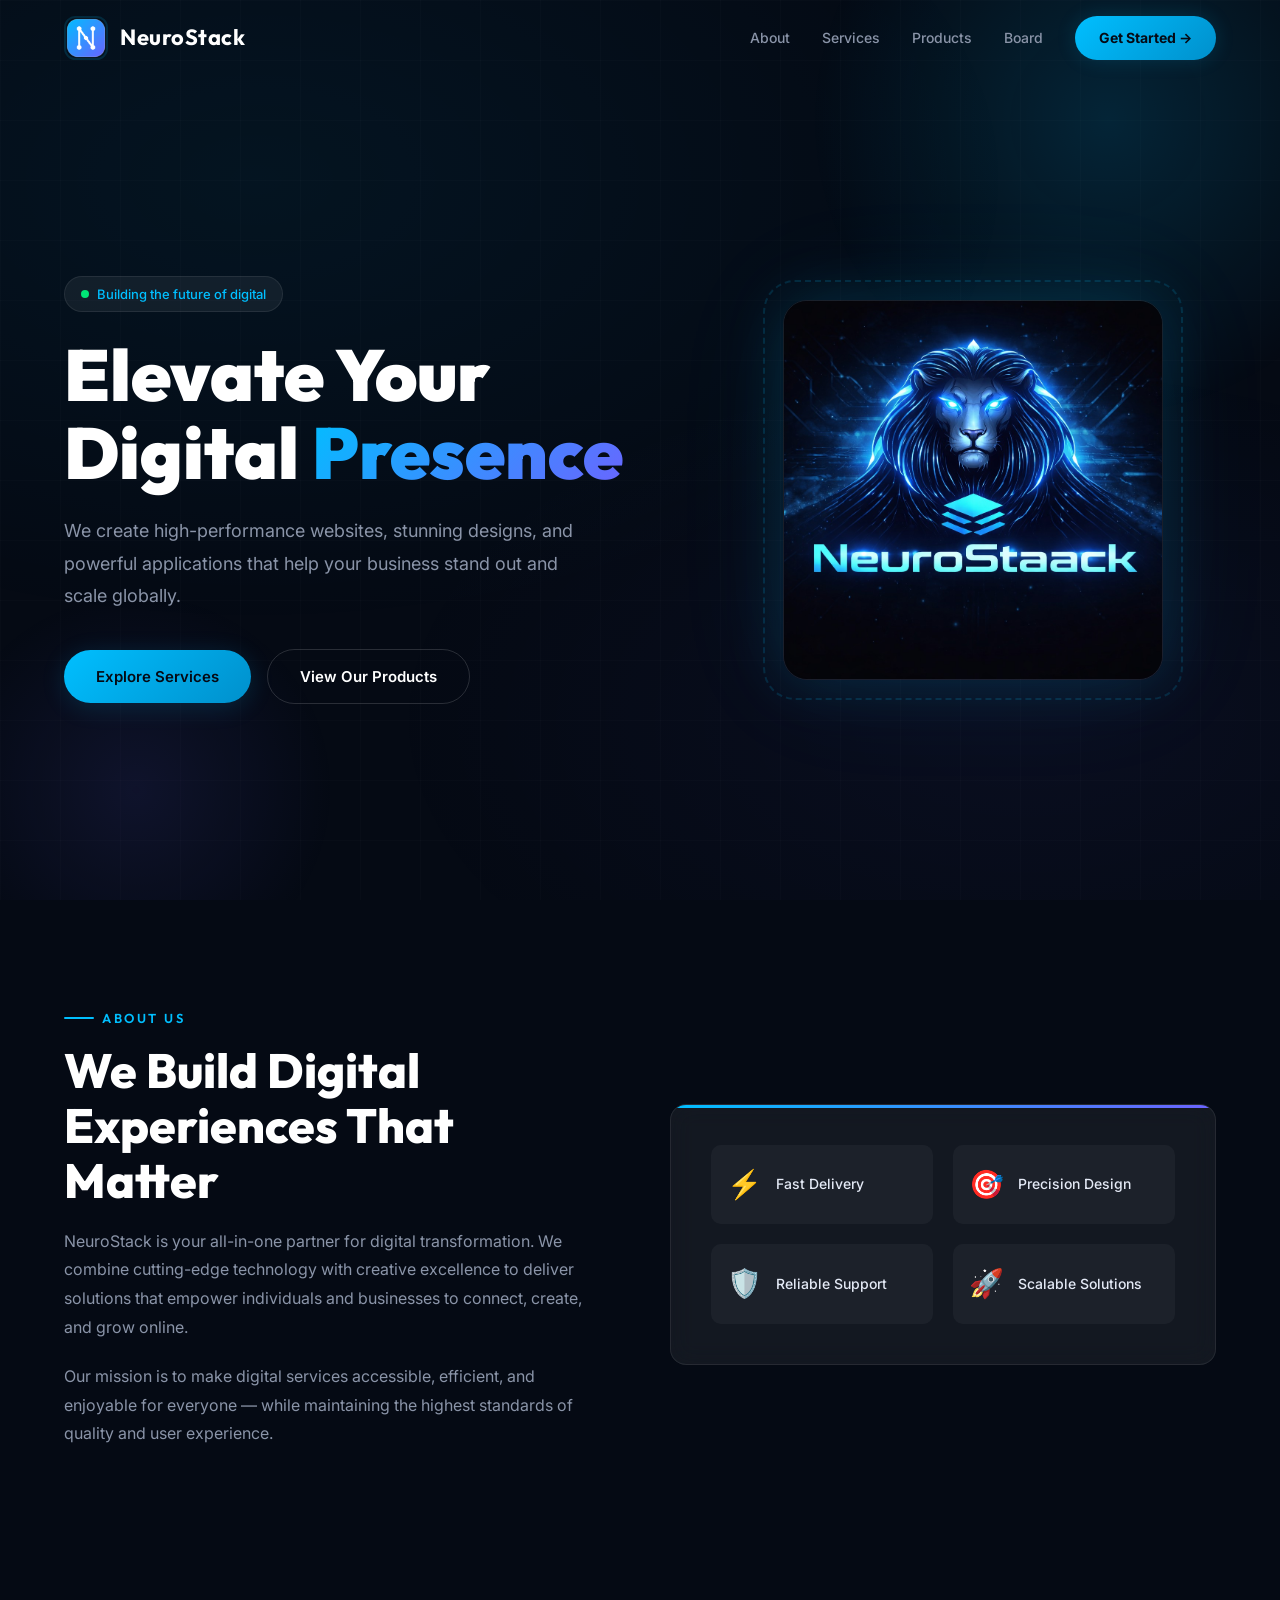
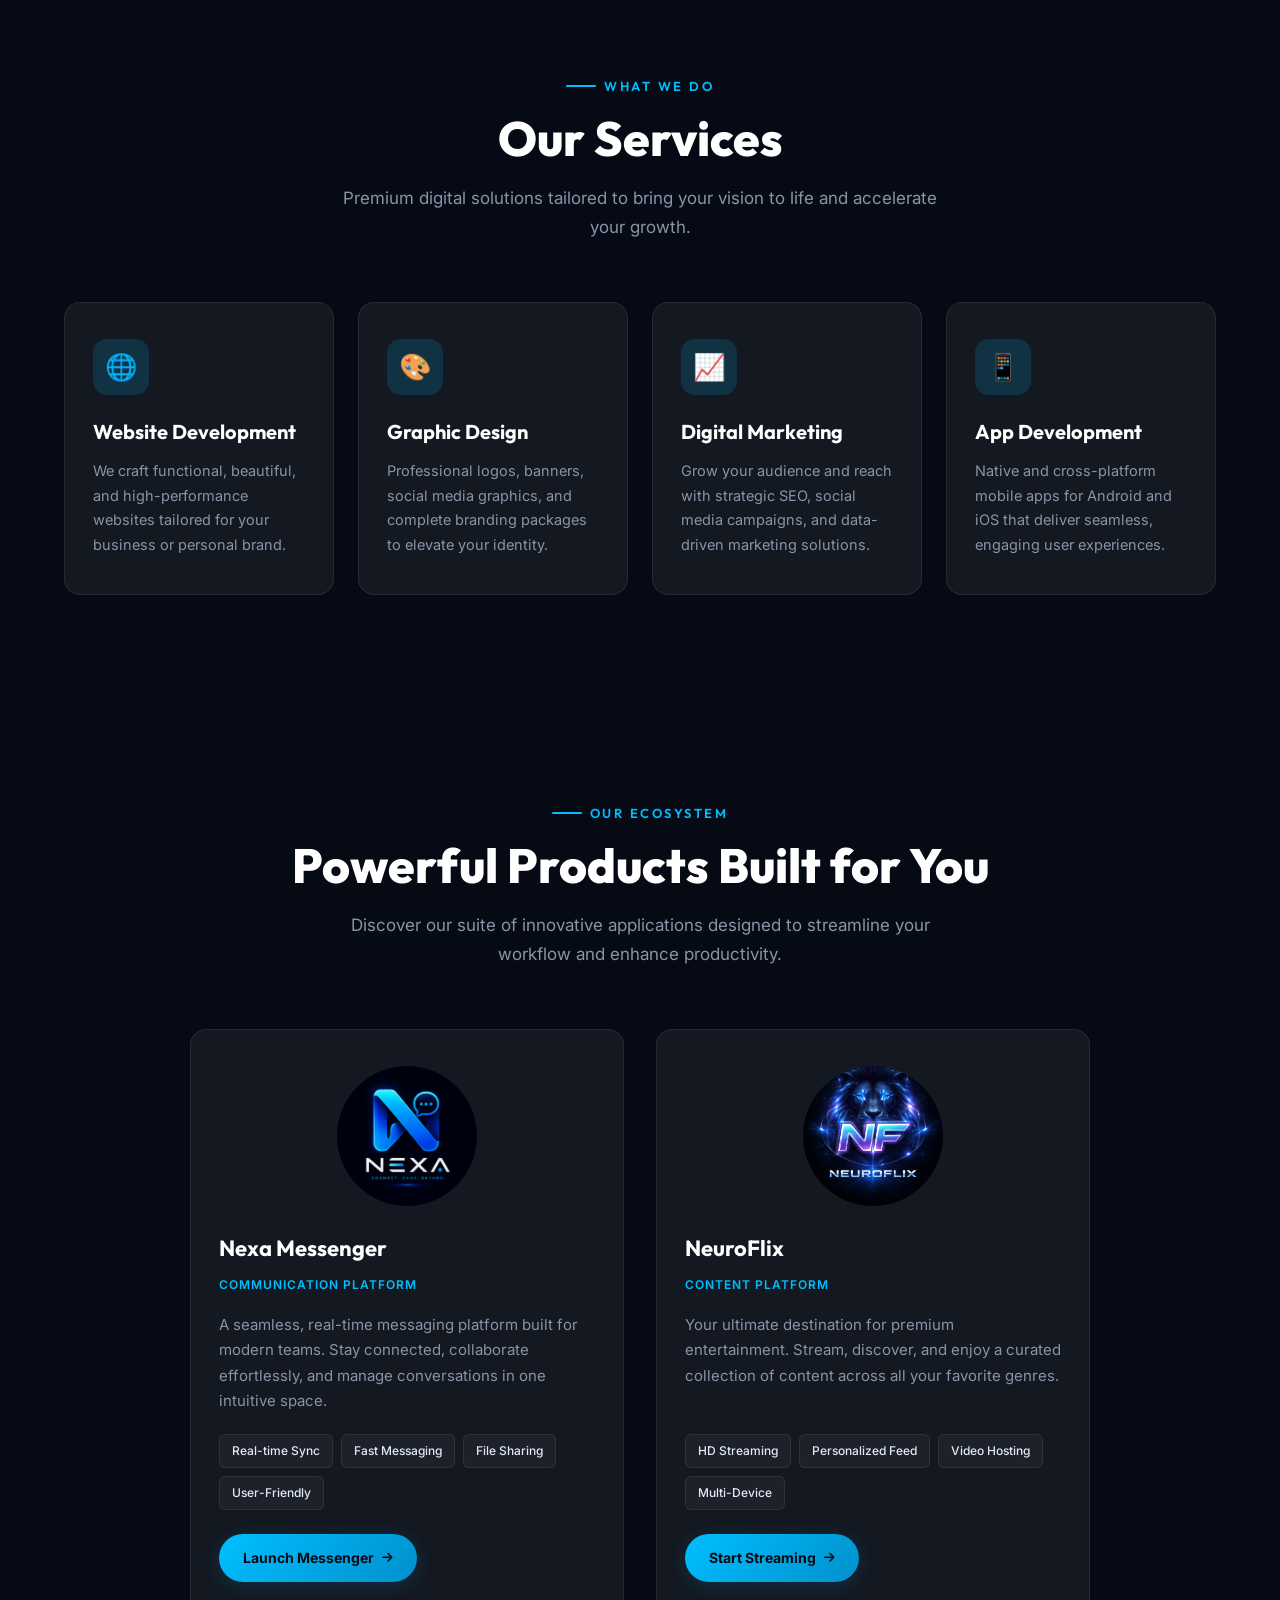
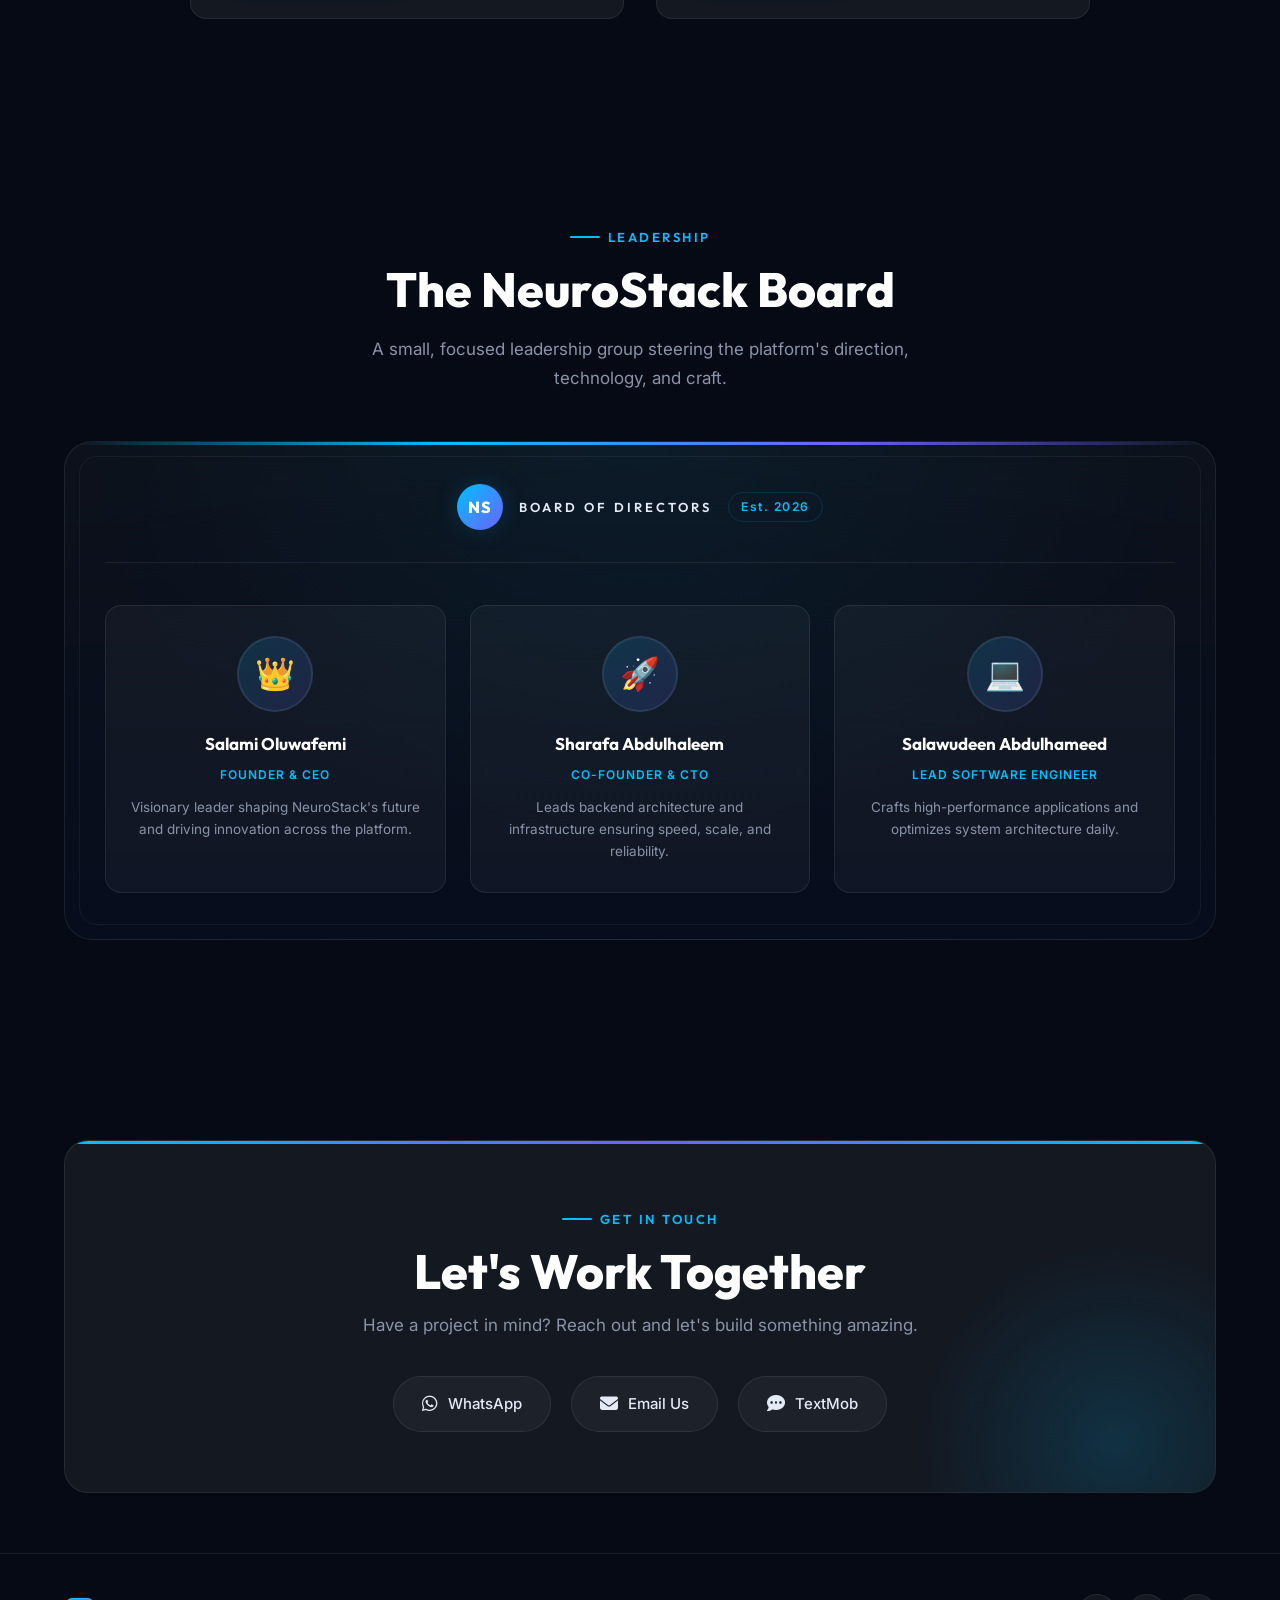
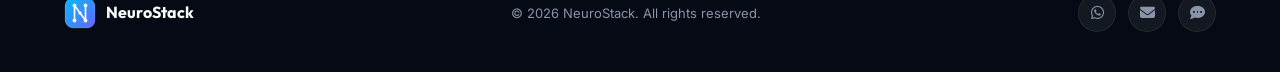
==== commit 09a7b3c9: "Restore TextMob link with a proper icon; drop X tags; a11y polish - Re-add the TextMob contact link " ====
--- a/index.html
+++ b/index.html
@@ -1,5 +1,5 @@
 <!DOCTYPE html>
-<html lang="en">
+<html lang="en" class="no-js">
 <head>
   <meta charset="UTF-8">
   <meta name="viewport" content="width=device-width, initial-scale=1.0">
@@ -12,10 +12,7 @@
   <meta property="og:title" content="NeuroStack — Digital Solutions & Innovation">
   <meta property="og:description" content="Premium web development, graphic design, app development, and digital marketing that help your business stand out and scale globally.">
   <meta property="og:image" content="logo-mark-512.png">
-  <meta name="twitter:card" content="summary_large_image">
-  <meta name="twitter:title" content="NeuroStack — Digital Solutions & Innovation">
-  <meta name="twitter:description" content="Premium web development, graphic design, app development, and digital marketing that help your business stand out and scale globally.">
-  <meta name="twitter:image" content="logo-mark-512.png">
+  <meta property="og:site_name" content="NeuroStack">
 
   <link rel="icon" type="image/svg+xml" href="favicon.svg">
   <link rel="alternate icon" type="image/png" href="logo-mark-192.png">
@@ -276,6 +273,9 @@
           <a href="mailto:neuro-stack@outlook.com" class="contact-link">
             <i class="fas fa-envelope"></i> Email Us
           </a>
+          <a href="https://textmob.web.app/@neurostack" target="_blank" rel="noopener noreferrer" class="contact-link">
+            <i class="fas fa-comment-dots"></i> TextMob
+          </a>
         </div>
       </div>
     </div>
@@ -294,12 +294,16 @@
       <div class="footer-socials">
         <a href="https://wa.me/2349032686210" target="_blank" rel="noopener noreferrer" aria-label="WhatsApp"><i class="fab fa-whatsapp"></i></a>
         <a href="mailto:neuro-stack@outlook.com" aria-label="Email"><i class="fas fa-envelope"></i></a>
+        <a href="https://textmob.web.app/@neurostack" target="_blank" rel="noopener noreferrer" aria-label="TextMob"><i class="fas fa-comment-dots"></i></a>
       </div>
     </div>
   </footer>
 
   <!-- ============ SCRIPTS ============ -->
   <script>
+    // Enable JS-dependent styles
+    document.documentElement.classList.remove('no-js');
+
     // ---- Navbar scroll effect ----
     const navbar = document.getElementById('navbar');
     window.addEventListener('scroll', () => {
@@ -325,22 +329,28 @@
 
     // ---- Scroll reveal ----
     const revealElements = document.querySelectorAll('.reveal');
-    const revealObserver = new IntersectionObserver((entries) => {
-      entries.forEach(entry => {
-        if (entry.isIntersecting) {
-          entry.target.classList.add('visible');
-        }
-      });
-    }, { threshold: 0.15 });
-
-    revealElements.forEach(el => revealObserver.observe(el));
+    if ('IntersectionObserver' in window) {
+      const revealObserver = new IntersectionObserver((entries) => {
+        entries.forEach(entry => {
+          if (entry.isIntersecting) {
+            entry.target.classList.add('visible');
+          }
+        });
+      }, { threshold: 0.15 });
+
+      revealElements.forEach(el => revealObserver.observe(el));
+    } else {
+      revealElements.forEach(el => el.classList.add('visible'));
+    }
 
     // ---- Smooth scroll for anchor links ----
     document.querySelectorAll('a[href^="#"]').forEach(anchor => {
       anchor.addEventListener('click', function (e) {
-        e.preventDefault();
-        const target = document.querySelector(this.getAttribute('href'));
+        const id = this.getAttribute('href');
+        if (id.length < 2) return;
+        const target = document.querySelector(id);
         if (target) {
+          e.preventDefault();
           target.scrollIntoView({ behavior: 'smooth' });
         }
       });
--- a/website.css
+++ b/website.css
@@ -1200,6 +1200,24 @@
 .reveal-delay-5 { transition-delay: 0.5s; }
 .reveal-delay-6 { transition-delay: 0.6s; }
 
+/* Content stays visible when scripting is unavailable */
+.no-js .reveal {
+  opacity: 1;
+  transform: none;
+}
+
+/* Respect users who prefer reduced motion */
+@media (prefers-reduced-motion: reduce) {
+  *,
+  *::before,
+  *::after {
+    animation-duration: 0.001ms !important;
+    animation-iteration-count: 1 !important;
+    transition-duration: 0.001ms !important;
+    scroll-behavior: auto !important;
+  }
+}
+
 /* ============================================================
    RESPONSIVE
    ============================================================ */
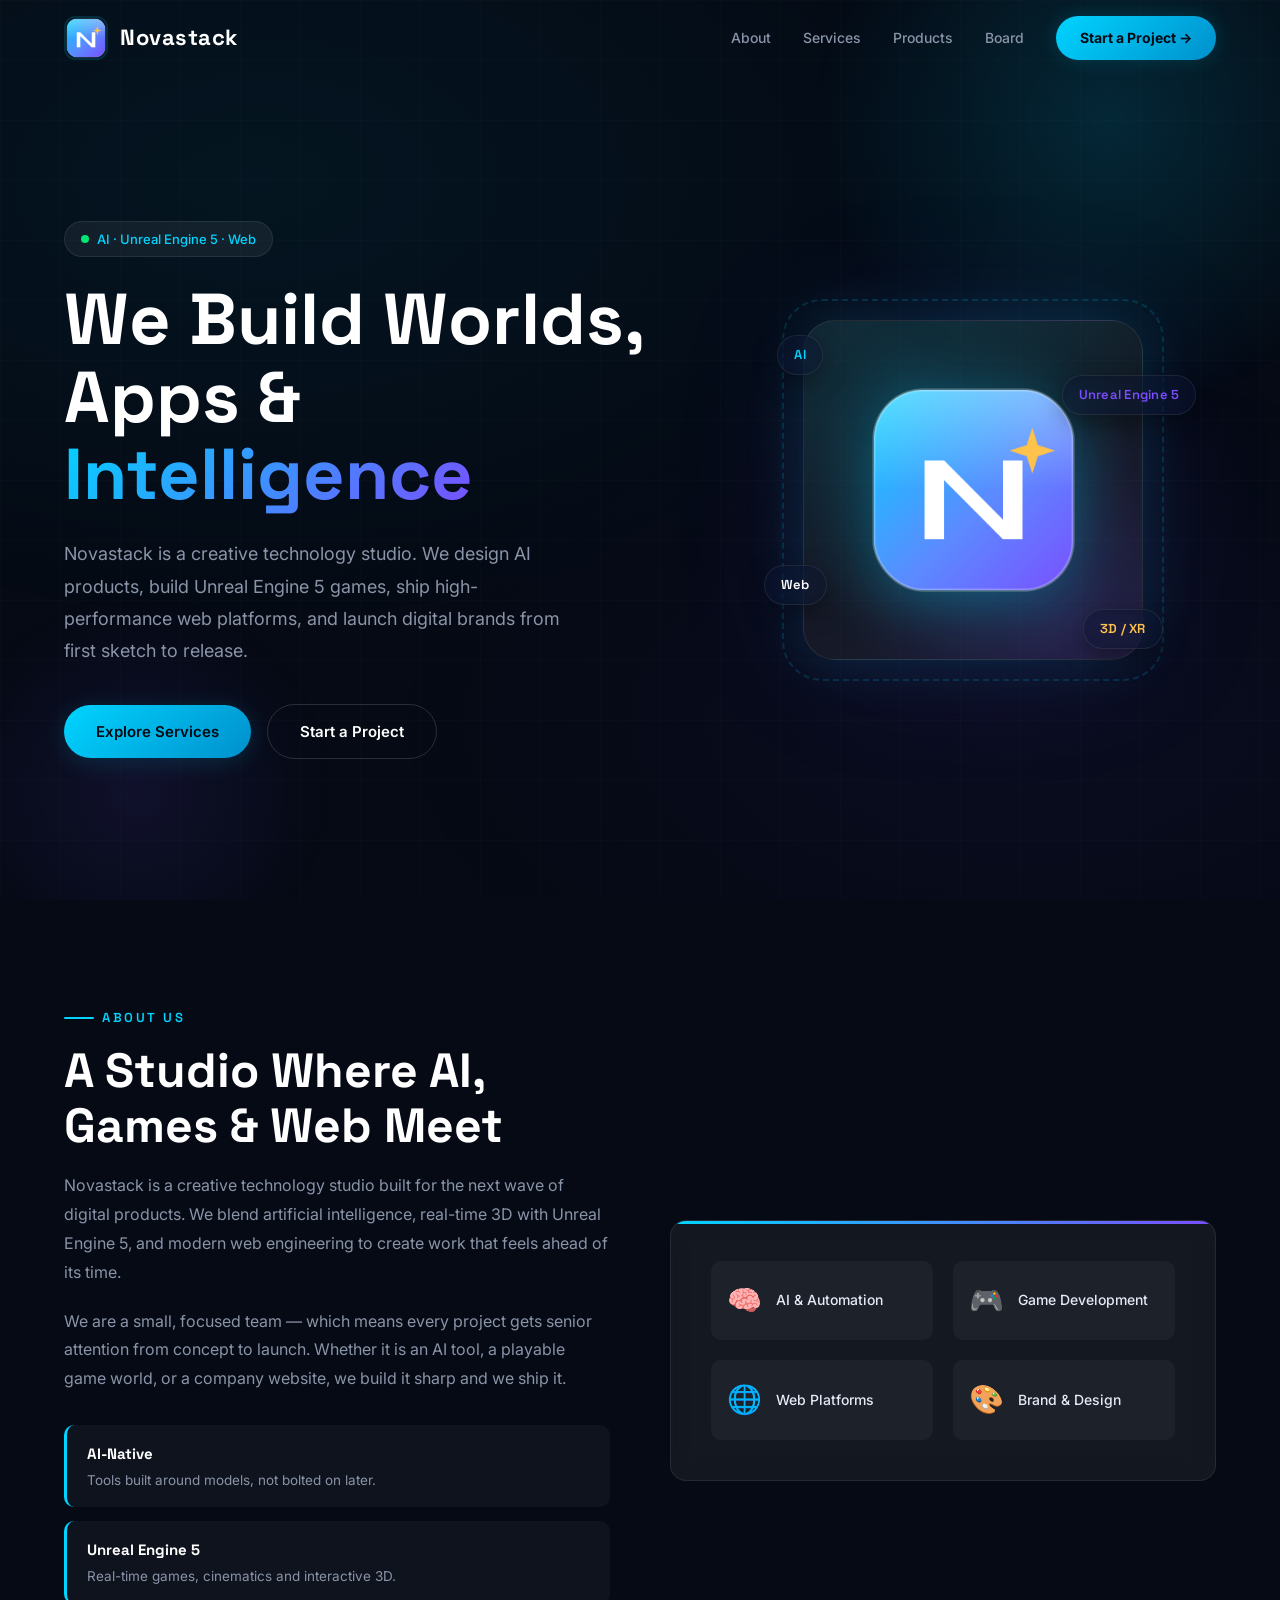
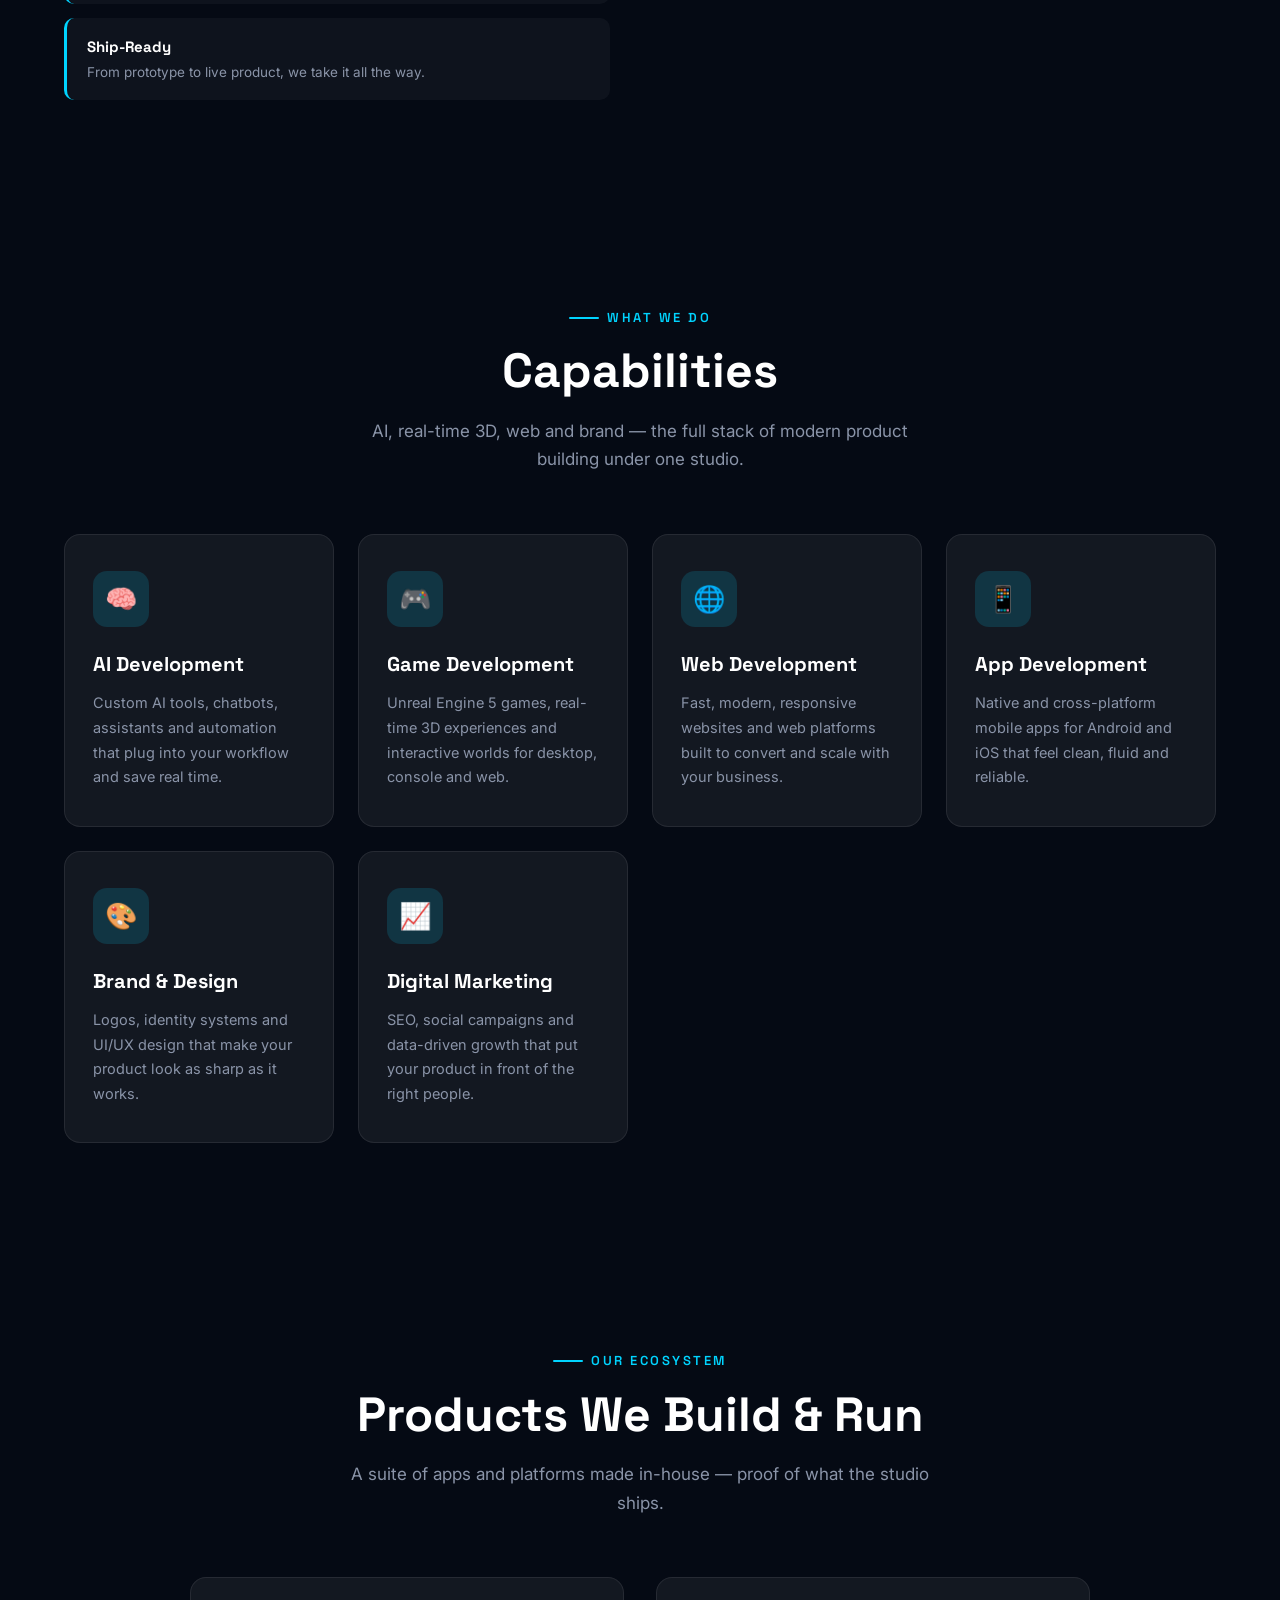
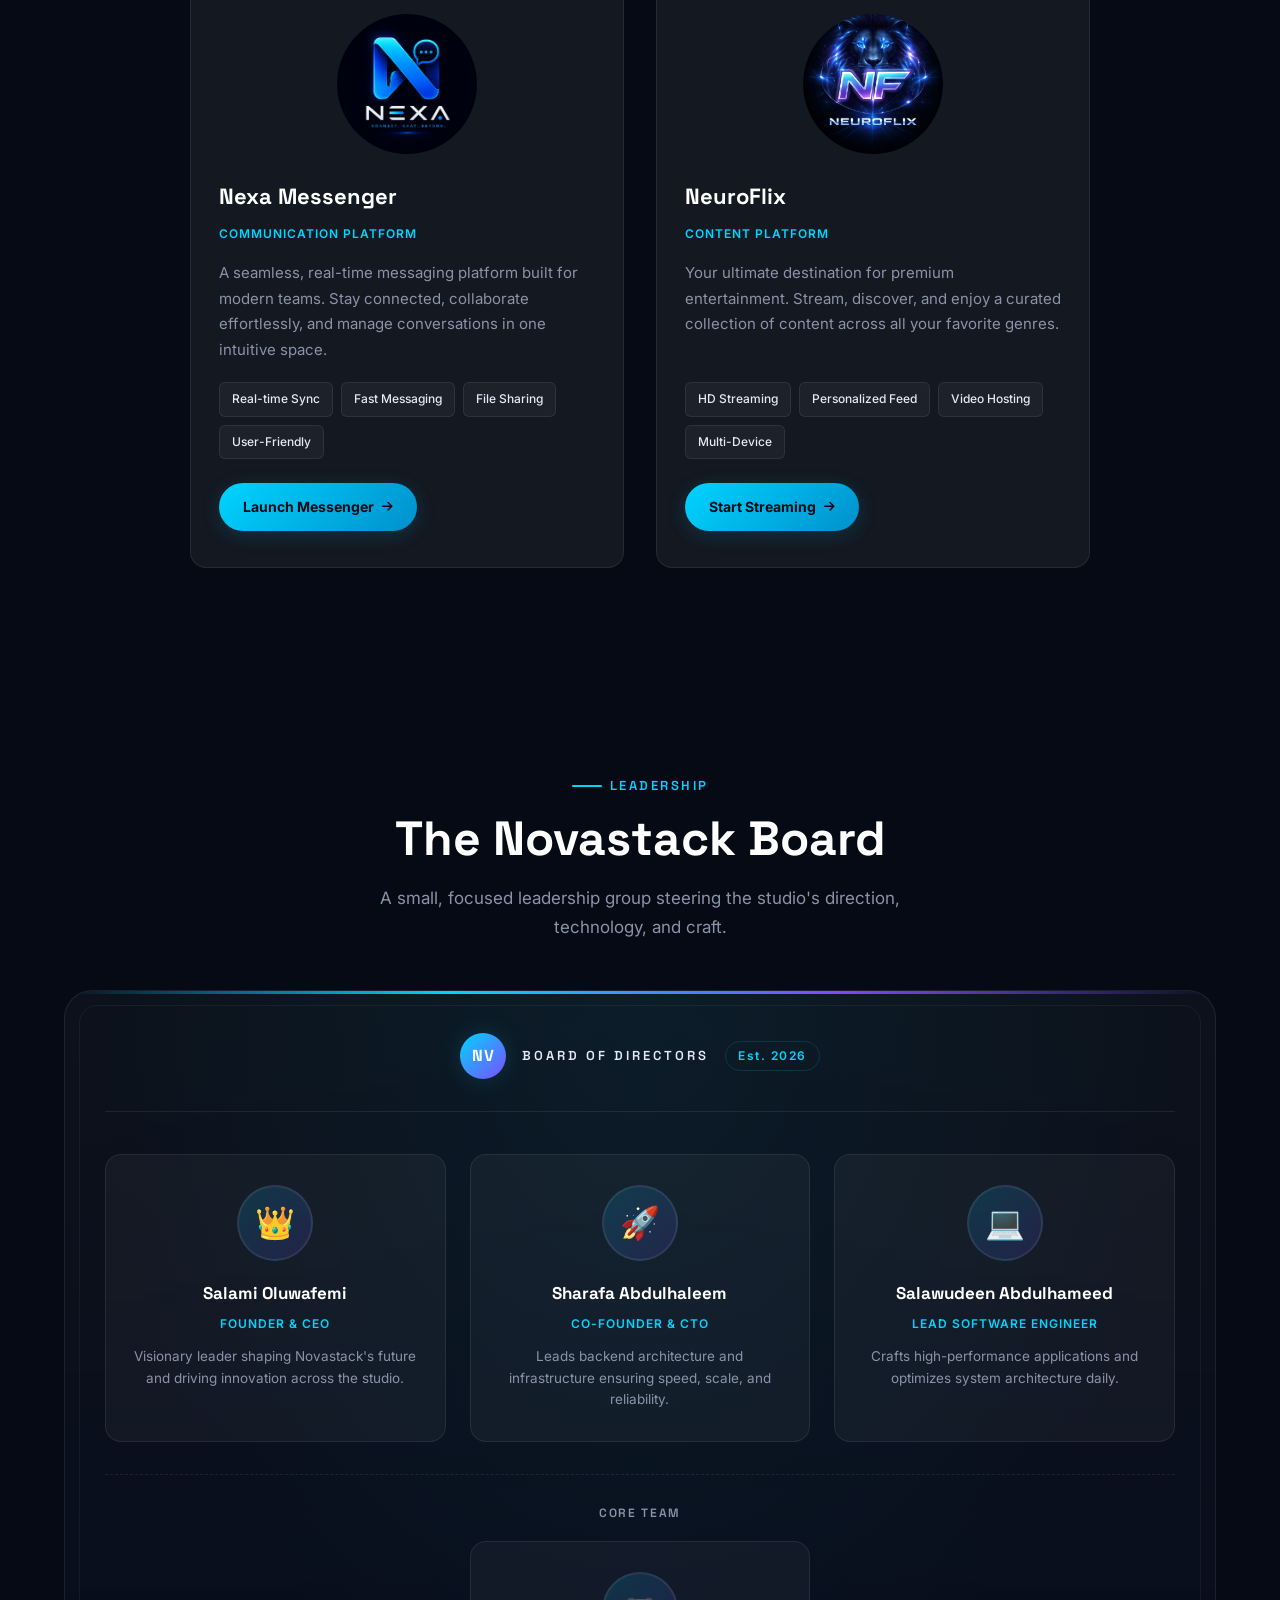
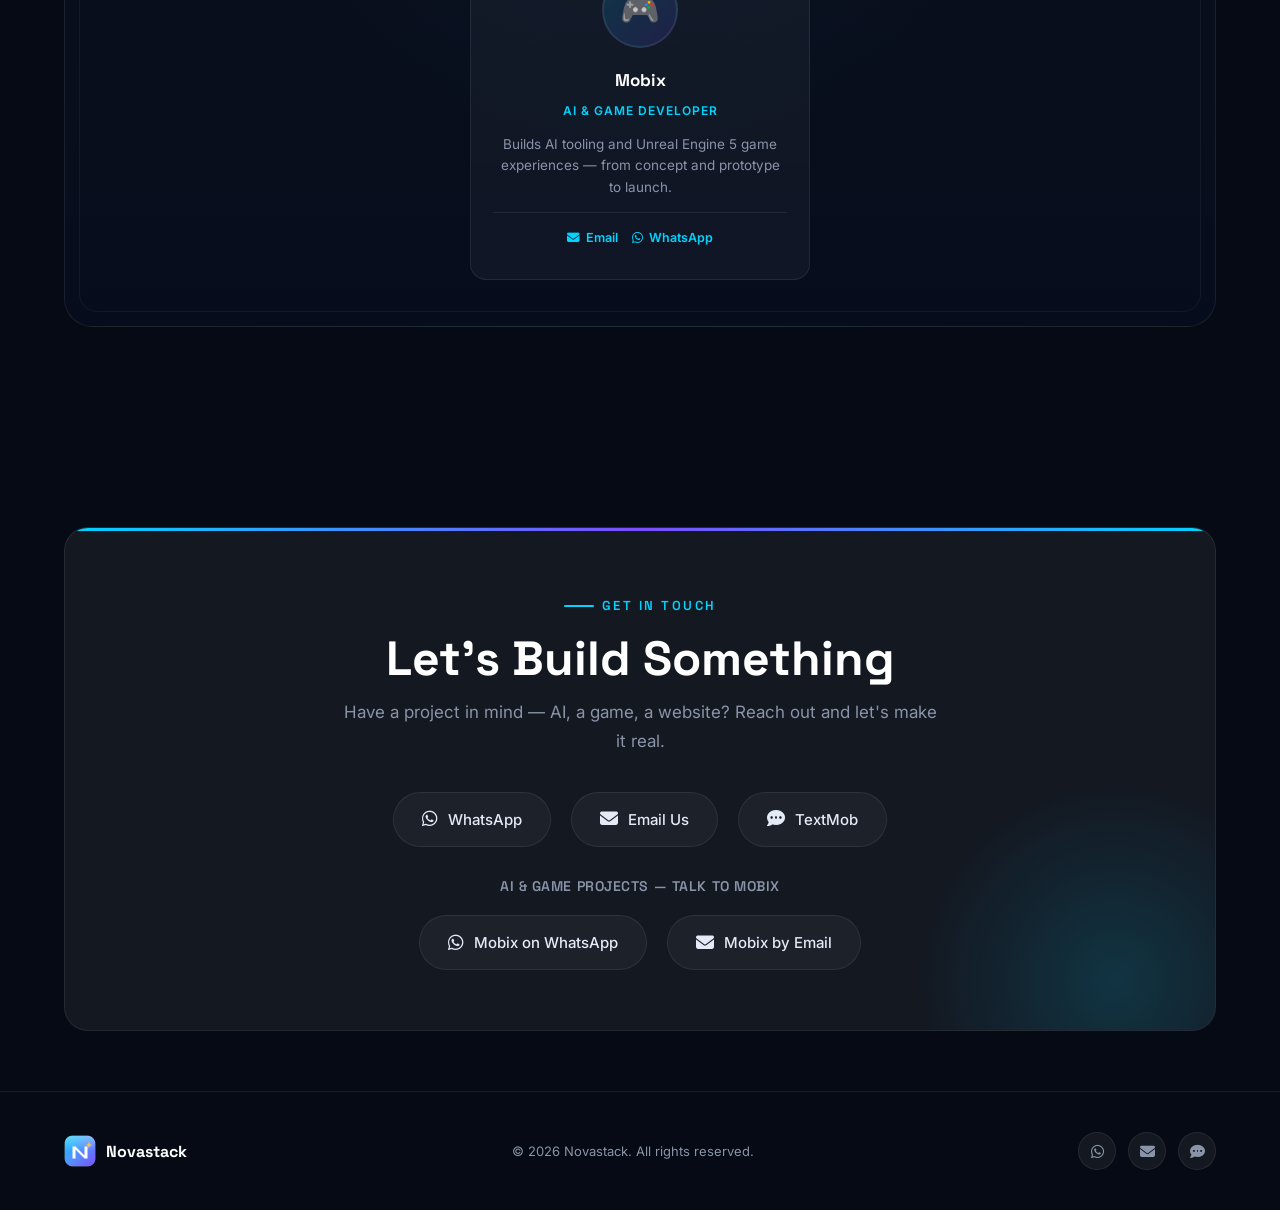
==== commit 8beef9a6: "Rebrand to Novastack: new mark, studio positioning, Mobix onboarded - Rename the company NeuroStack " ====
--- a/index.html
+++ b/index.html
@@ -3,16 +3,16 @@
 <head>
   <meta charset="UTF-8">
   <meta name="viewport" content="width=device-width, initial-scale=1.0">
-  <title>NeuroStack — Digital Solutions & Innovation</title>
-  <meta name="description" content="NeuroStack delivers premium digital solutions including web development, graphic design, app development, and digital marketing. Empowering businesses to grow online.">
+  <title>Novastack — AI, Game &amp; Web Studio</title>
+  <meta name="description" content="Novastack is a creative technology studio building AI products, Unreal Engine 5 games, web platforms and digital brands. We design, build and launch.">
   <meta name="theme-color" content="#050a14">
 
   <!-- Social sharing -->
   <meta property="og:type" content="website">
-  <meta property="og:title" content="NeuroStack — Digital Solutions & Innovation">
-  <meta property="og:description" content="Premium web development, graphic design, app development, and digital marketing that help your business stand out and scale globally.">
+  <meta property="og:title" content="Novastack — AI, Game &amp; Web Studio">
+  <meta property="og:description" content="A creative technology studio building AI products, Unreal Engine 5 games, web platforms and digital brands.">
   <meta property="og:image" content="logo-mark-512.png">
-  <meta property="og:site_name" content="NeuroStack">
+  <meta property="og:site_name" content="Novastack">
 
   <link rel="icon" type="image/svg+xml" href="favicon.svg">
   <link rel="alternate icon" type="image/png" href="logo-mark-192.png">
@@ -26,8 +26,8 @@
   <nav class="navbar" id="navbar">
     <div class="container">
       <a href="#hero" class="nav-brand">
-        <img src="logo-mark-512.png" alt="NeuroStack Logo">
-        <span>NeuroStack</span>
+        <img src="logo-mark-512.png" alt="Novastack logo">
+        <span>Novastack</span>
       </a>
 
       <div class="nav-links" id="navLinks">
@@ -35,7 +35,7 @@
         <a href="#services">Services</a>
         <a href="#products">Products</a>
         <a href="#team">Board</a>
-        <a href="#contact" class="nav-cta">Get Started →</a>
+        <a href="#contact" class="nav-cta">Start a Project →</a>
       </div>
 
       <button class="nav-toggle" id="navToggle" aria-label="Toggle navigation">
@@ -61,23 +61,27 @@
       <div class="hero-text">
         <div class="hero-badge">
           <span class="dot"></span>
-          Building the future of digital
+          AI · Unreal Engine 5 · Web
         </div>
         <h1 class="hero-title">
-          Elevate Your<br>Digital <span class="accent">Presence</span>
+          We Build Worlds,<br>Apps &amp; <span class="accent">Intelligence</span>
         </h1>
         <p class="hero-desc">
-          We create high-performance websites, stunning designs, and powerful applications that help your business stand out and scale globally.
+          Novastack is a creative technology studio. We design AI products, build Unreal Engine 5 games, ship high-performance web platforms, and launch digital brands from first sketch to release.
         </p>
         <div class="hero-actions">
           <a href="#services" class="btn btn-primary">Explore Services</a>
-          <a href="#products" class="btn btn-outline">View Our Products</a>
+          <a href="#contact" class="btn btn-outline">Start a Project</a>
         </div>
       </div>
 
       <div class="hero-visual">
-        <div class="hero-logo-wrapper">
-          <img src="file_00000000b35c724690eef357ab92f39a.png" alt="NeuroStack Brand">
+        <div class="hero-mark-card">
+          <img src="logo-mark-512.png" alt="Novastack brand mark">
+          <span class="hero-chip hero-chip-1">AI</span>
+          <span class="hero-chip hero-chip-2">Unreal Engine 5</span>
+          <span class="hero-chip hero-chip-3">Web</span>
+          <span class="hero-chip hero-chip-4">3D / XR</span>
         </div>
       </div>
     </div>
@@ -88,35 +92,48 @@
     <div class="container">
       <div class="about-content">
         <span class="section-label">About Us</span>
-        <h2 class="section-title">We Build Digital<br>Experiences That Matter</h2>
+        <h2 class="section-title">A Studio Where AI,<br>Games &amp; Web Meet</h2>
         <p class="about-text">
-          NeuroStack is your all-in-one partner for digital transformation. We combine cutting-edge technology with creative excellence to deliver solutions that empower individuals and businesses to connect, create, and grow online.
+          Novastack is a creative technology studio built for the next wave of digital products. We blend artificial intelligence, real-time 3D with Unreal Engine 5, and modern web engineering to create work that feels ahead of its time.
         </p>
         <p class="about-text">
-          Our mission is to make digital services accessible, efficient, and enjoyable for everyone — while maintaining the highest standards of quality and user experience.
+          We are a small, focused team — which means every project gets senior attention from concept to launch. Whether it is an AI tool, a playable game world, or a company website, we build it sharp and we ship it.
         </p>
 
-
+        <div class="about-highlights">
+          <div class="about-highlight">
+            <strong>AI-Native</strong>
+            <span>Tools built around models, not bolted on later.</span>
+          </div>
+          <div class="about-highlight">
+            <strong>Unreal Engine 5</strong>
+            <span>Real-time games, cinematics and interactive 3D.</span>
+          </div>
+          <div class="about-highlight">
+            <strong>Ship-Ready</strong>
+            <span>From prototype to live product, we take it all the way.</span>
+          </div>
+        </div>
       </div>
 
       <div class="about-visual reveal">
         <div class="about-visual-card">
           <div class="icon-grid">
             <div class="icon-item">
-              <span class="icon-emoji">⚡</span>
-              <span>Fast Delivery</span>
+              <span class="icon-emoji">🧠</span>
+              <span>AI &amp; Automation</span>
             </div>
             <div class="icon-item">
-              <span class="icon-emoji">🎯</span>
-              <span>Precision Design</span>
+              <span class="icon-emoji">🎮</span>
+              <span>Game Development</span>
             </div>
             <div class="icon-item">
-              <span class="icon-emoji">🛡️</span>
-              <span>Reliable Support</span>
+              <span class="icon-emoji">🌐</span>
+              <span>Web Platforms</span>
             </div>
             <div class="icon-item">
-              <span class="icon-emoji">🚀</span>
-              <span>Scalable Solutions</span>
+              <span class="icon-emoji">🎨</span>
+              <span>Brand &amp; Design</span>
             </div>
           </div>
         </div>
@@ -129,33 +146,45 @@
     <div class="container">
       <div class="services-header">
         <span class="section-label">What We Do</span>
-        <h2 class="section-title">Our Services</h2>
-        <p class="section-subtitle">Premium digital solutions tailored to bring your vision to life and accelerate your growth.</p>
+        <h2 class="section-title">Capabilities</h2>
+        <p class="section-subtitle">AI, real-time 3D, web and brand — the full stack of modern product building under one studio.</p>
       </div>
 
       <div class="services-grid">
         <div class="service-card reveal">
+          <div class="service-icon">🧠</div>
+          <h3>AI Development</h3>
+          <p>Custom AI tools, chatbots, assistants and automation that plug into your workflow and save real time.</p>
+        </div>
+
+        <div class="service-card reveal reveal-delay-1">
+          <div class="service-icon">🎮</div>
+          <h3>Game Development</h3>
+          <p>Unreal Engine 5 games, real-time 3D experiences and interactive worlds for desktop, console and web.</p>
+        </div>
+
+        <div class="service-card reveal reveal-delay-2">
           <div class="service-icon">🌐</div>
-          <h3>Website Development</h3>
-          <p>We craft functional, beautiful, and high-performance websites tailored for your business or personal brand.</p>
-        </div>
-
-        <div class="service-card reveal reveal-delay-1">
-          <div class="service-icon">🎨</div>
-          <h3>Graphic Design</h3>
-          <p>Professional logos, banners, social media graphics, and complete branding packages to elevate your identity.</p>
-        </div>
-
-        <div class="service-card reveal reveal-delay-2">
-          <div class="service-icon">📈</div>
-          <h3>Digital Marketing</h3>
-          <p>Grow your audience and reach with strategic SEO, social media campaigns, and data-driven marketing solutions.</p>
+          <h3>Web Development</h3>
+          <p>Fast, modern, responsive websites and web platforms built to convert and scale with your business.</p>
         </div>
 
         <div class="service-card reveal reveal-delay-3">
           <div class="service-icon">📱</div>
           <h3>App Development</h3>
-          <p>Native and cross-platform mobile apps for Android and iOS that deliver seamless, engaging user experiences.</p>
+          <p>Native and cross-platform mobile apps for Android and iOS that feel clean, fluid and reliable.</p>
+        </div>
+
+        <div class="service-card reveal reveal-delay-4">
+          <div class="service-icon">🎨</div>
+          <h3>Brand &amp; Design</h3>
+          <p>Logos, identity systems and UI/UX design that make your product look as sharp as it works.</p>
+        </div>
+
+        <div class="service-card reveal reveal-delay-5">
+          <div class="service-icon">📈</div>
+          <h3>Digital Marketing</h3>
+          <p>SEO, social campaigns and data-driven growth that put your product in front of the right people.</p>
         </div>
       </div>
     </div>
@@ -166,8 +195,8 @@
     <div class="container">
       <div class="products-header">
         <span class="section-label">Our Ecosystem</span>
-        <h2 class="section-title">Powerful Products Built for You</h2>
-        <p class="section-subtitle">Discover our suite of innovative applications designed to streamline your workflow and enhance productivity.</p>
+        <h2 class="section-title">Products We Build &amp; Run</h2>
+        <p class="section-subtitle">A suite of apps and platforms made in-house — proof of what the studio ships.</p>
       </div>
 
       <div class="products-grid">
@@ -215,13 +244,13 @@
     <div class="container">
       <div class="team-header">
         <span class="section-label">Leadership</span>
-        <h2 class="section-title">The NeuroStack Board</h2>
-        <p class="section-subtitle">A small, focused leadership group steering the platform's direction, technology, and craft.</p>
+        <h2 class="section-title">The Novastack Board</h2>
+        <p class="section-subtitle">A small, focused leadership group steering the studio's direction, technology, and craft.</p>
       </div>
 
       <div class="board-panel reveal">
         <div class="board-seal" aria-hidden="true">
-          <span class="board-seal-mark">NS</span>
+          <span class="board-seal-mark">NV</span>
           <span class="board-seal-label">Board of Directors</span>
           <span class="board-seal-year">Est. 2026</span>
         </div>
@@ -232,7 +261,7 @@
             <div class="team-meta">
               <h3>Salami Oluwafemi</h3>
               <span class="team-role">Founder &amp; CEO</span>
-              <p>Visionary leader shaping NeuroStack's future and driving innovation across the platform.</p>
+              <p>Visionary leader shaping Novastack's future and driving innovation across the studio.</p>
             </div>
           </div>
 
@@ -254,6 +283,22 @@
             </div>
           </div>
         </div>
+
+        <div class="core-team">
+          <span class="core-team-label">Core Team</span>
+          <div class="team-card reveal">
+            <div class="team-avatar">🎮</div>
+            <div class="team-meta">
+              <h3>Mobix</h3>
+              <span class="team-role">AI &amp; Game Developer</span>
+              <p>Builds AI tooling and Unreal Engine 5 game experiences — from concept and prototype to launch.</p>
+              <div class="team-contact">
+                <a href="mailto:novawebsitedeveloper2000@gmail.com"><i class="fas fa-envelope"></i> Email</a>
+                <a href="https://wa.me/2348163471860" target="_blank" rel="noopener noreferrer"><i class="fab fa-whatsapp"></i> WhatsApp</a>
+              </div>
+            </div>
+          </div>
+        </div>
       </div>
     </div>
   </section>
@@ -263,8 +308,8 @@
     <div class="container">
       <div class="contact-wrapper reveal">
         <span class="section-label">Get In Touch</span>
-        <h2 class="section-title">Let's Work Together</h2>
-        <p class="section-subtitle">Have a project in mind? Reach out and let's build something amazing.</p>
+        <h2 class="section-title">Let's Build Something</h2>
+        <p class="section-subtitle">Have a project in mind — AI, a game, a website? Reach out and let's make it real.</p>
 
         <div class="contact-links">
           <a href="https://wa.me/2349032686210" target="_blank" rel="noopener noreferrer" class="contact-link">
@@ -277,6 +322,16 @@
             <i class="fas fa-comment-dots"></i> TextMob
           </a>
         </div>
+
+        <p class="contact-subhead">AI &amp; game projects — talk to Mobix</p>
+        <div class="contact-links">
+          <a href="https://wa.me/2348163471860" target="_blank" rel="noopener noreferrer" class="contact-link">
+            <i class="fab fa-whatsapp"></i> Mobix on WhatsApp
+          </a>
+          <a href="mailto:novawebsitedeveloper2000@gmail.com" class="contact-link">
+            <i class="fas fa-envelope"></i> Mobix by Email
+          </a>
+        </div>
       </div>
     </div>
   </section>
@@ -285,11 +340,11 @@
   <footer class="footer">
     <div class="container">
       <div class="footer-brand">
-        <img src="logo-mark-512.png" alt="NeuroStack">
-        <span>NeuroStack</span>
-      </div>
-
-      <p class="footer-copy">&copy; 2026 NeuroStack. All rights reserved.</p>
+        <img src="logo-mark-512.png" alt="Novastack">
+        <span>Novastack</span>
+      </div>
+
+      <p class="footer-copy">&copy; 2026 Novastack. All rights reserved.</p>
 
       <div class="footer-socials">
         <a href="https://wa.me/2349032686210" target="_blank" rel="noopener noreferrer" aria-label="WhatsApp"><i class="fab fa-whatsapp"></i></a>
--- a/website.css
+++ b/website.css
@@ -1,12 +1,12 @@
 /* ============================================================
-   NEUROSTACK — COMPANY WEBSITE STYLESHEET
-   Premium dark theme with glassmorphism + cyber-blue accents
+   NOVASTACK — COMPANY WEBSITE STYLESHEET
+   Premium dark theme with glassmorphism + cyber accents
    ============================================================ */
 
 /* -------------------------
    GOOGLE FONTS
 ------------------------- */
-@import url('https://fonts.googleapis.com/css2?family=Inter:wght@300;400;500;600;700;800;900&family=Outfit:wght@400;500;600;700;800;900&display=swap');
+@import url('https://fonts.googleapis.com/css2?family=Inter:wght@300;400;500;600;700;800;900&family=Space+Grotesk:wght@400;500;600;700&display=swap');
 
 /* -------------------------
    DESIGN TOKENS
@@ -19,16 +19,17 @@
   --c-surface-lit: rgba(255, 255, 255, 0.04);
   --c-glass:       rgba(255, 255, 255, 0.06);
   --c-glass-border:rgba(255, 255, 255, 0.08);
-  --c-accent:      #00BFFF;
-  --c-accent-dim:  rgba(0, 191, 255, 0.15);
-  --c-accent-glow: rgba(0, 191, 255, 0.35);
-  --c-accent2:     #6C63FF;
+  --c-accent:      #00D4FF;
+  --c-accent-dim:  rgba(0, 212, 255, 0.15);
+  --c-accent-glow: rgba(0, 212, 255, 0.35);
+  --c-accent2:     #7B4DFF;
+  --c-gold:        #FFC24B;
   --c-text:        #e4eaf6;
   --c-text-dim:    #8a94a8;
   --c-white:       #ffffff;
 
   /* Typography */
-  --ff-heading: 'Outfit', sans-serif;
+  --ff-heading: 'Space Grotesk', sans-serif;
   --ff-body:    'Inter', sans-serif;
 
   /* Spacing */
@@ -123,8 +124,8 @@
   position: fixed;
   inset: 0;
   background:
-    radial-gradient(ellipse 60% 50% at 20% 20%, rgba(0,191,255,0.06), transparent),
-    radial-gradient(ellipse 50% 40% at 80% 80%, rgba(108,99,255,0.05), transparent);
+    radial-gradient(ellipse 60% 50% at 20% 20%, rgba(0,212,255,0.06), transparent),
+    radial-gradient(ellipse 50% 40% at 80% 80%, rgba(123,77,255,0.05), transparent);
   z-index: -2;
   pointer-events: none;
 }
@@ -336,7 +337,7 @@
   left: -5%;
   width: 400px;
   height: 400px;
-  background: radial-gradient(circle, rgba(108,99,255,0.1), transparent 70%);
+  background: radial-gradient(circle, rgba(123,77,255,0.1), transparent 70%);
   border-radius: 50%;
   pointer-events: none;
   animation: pulseOrb 8s ease-in-out infinite alternate-reverse;
@@ -467,29 +468,67 @@
   animation: fadeSlideUp 1s 0.5s ease-out both;
 }
 
-.hero-logo-wrapper {
-  position: relative;
-  width: 380px;
-  height: 380px;
-}
-
-.hero-logo-wrapper img {
-  width: 100%;
-  height: 100%;
-  object-fit: cover;
-  border-radius: 24px;
+.hero-mark-card {
+  position: relative;
+  width: 340px;
+  height: 340px;
+  display: flex;
+  align-items: center;
+  justify-content: center;
+  border-radius: 32px;
+  background:
+    radial-gradient(120% 120% at 30% 20%, rgba(0,212,255,0.14), transparent 60%),
+    radial-gradient(120% 120% at 80% 90%, rgba(123,77,255,0.16), transparent 55%),
+    var(--c-glass);
   border: 1px solid var(--c-glass-border);
-  box-shadow: 0 0 60px var(--c-accent-dim), 0 0 120px rgba(0,191,255,0.08);
-}
-
-/* Rotating ring around logo */
-.hero-logo-wrapper::before {
+  box-shadow: 0 0 60px var(--c-accent-dim), 0 0 140px rgba(123,77,255,0.12);
+  backdrop-filter: blur(8px);
+}
+
+.hero-mark-card img {
+  width: 62%;
+  height: 62%;
+  object-fit: contain;
+  border-radius: 22px;
+  filter: drop-shadow(0 12px 32px rgba(0,212,255,0.35));
+}
+
+/* Rotating dashed ring around the mark card */
+.hero-mark-card::before {
   content: '';
   position: absolute;
-  inset: -20px;
+  inset: -22px;
   border: 2px dashed var(--c-accent-dim);
-  border-radius: 32px;
+  border-radius: 40px;
   animation: spinSlow 30s linear infinite;
+  pointer-events: none;
+}
+
+/* Floating capability chips */
+.hero-chip {
+  position: absolute;
+  padding: 8px 16px;
+  font-family: var(--ff-heading);
+  font-size: 13px;
+  font-weight: 600;
+  letter-spacing: 0.02em;
+  color: var(--c-white);
+  background: var(--c-surface);
+  border: 1px solid var(--c-glass-border);
+  border-radius: 50px;
+  backdrop-filter: blur(10px);
+  box-shadow: 0 8px 24px rgba(0,0,0,0.35);
+  animation: chipFloat 6s ease-in-out infinite;
+}
+
+.hero-chip-1 { top: 4%;  left: -8%;  color: var(--c-accent); animation-delay: 0s; }
+.hero-chip-2 { top: 16%; right: -16%; color: var(--c-accent2); animation-delay: 0.8s; }
+.hero-chip-3 { bottom: 16%; left: -12%; animation-delay: 1.6s; }
+.hero-chip-4 { bottom: 3%; right: -6%;  color: var(--c-gold); animation-delay: 2.4s; }
+
+@keyframes chipFloat {
+  0%, 100% { transform: translateY(0); }
+  50%      { transform: translateY(-10px); }
 }
 
 @keyframes spinSlow {
@@ -575,6 +614,40 @@
   font-size: 14px;
   font-weight: 500;
   color: var(--c-text);
+}
+
+.about-highlights {
+  display: grid;
+  gap: 14px;
+  margin-top: 32px;
+}
+
+.about-highlight {
+  display: flex;
+  flex-direction: column;
+  gap: 2px;
+  padding: 16px 20px;
+  background: var(--c-surface-lit);
+  border-left: 3px solid var(--c-accent);
+  border-radius: var(--radius-sm);
+  transition: var(--transition);
+}
+
+.about-highlight:hover {
+  background: var(--c-accent-dim);
+  transform: translateX(4px);
+}
+
+.about-highlight strong {
+  font-family: var(--ff-heading);
+  font-size: 15px;
+  font-weight: 700;
+  color: var(--c-white);
+}
+
+.about-highlight span {
+  font-size: 13.5px;
+  color: var(--c-text-dim);
 }
 
 /* ============================================================
@@ -630,7 +703,7 @@
 .service-card:hover {
   border-color: var(--c-accent-dim);
   transform: translateY(-6px);
-  box-shadow: 0 12px 40px rgba(0,191,255,0.1);
+  box-shadow: 0 12px 40px rgba(0,212,255,0.1);
 }
 
 .service-icon {
@@ -722,7 +795,7 @@
 .product-card:hover {
   border-color: var(--c-accent-dim);
   transform: translateY(-8px);
-  box-shadow: 0 16px 48px rgba(0,191,255,0.15);
+  box-shadow: 0 16px 48px rgba(0,212,255,0.15);
 }
 
 .product-logo {
@@ -731,7 +804,7 @@
   display: flex;
   align-items: center;
   justify-content: center;
-  background: linear-gradient(135deg, var(--c-accent-dim), rgba(108,99,255,0.1));
+  background: linear-gradient(135deg, var(--c-accent-dim), rgba(123,77,255,0.1));
   border-radius: 50%;
   margin: 0 auto 24px;
   overflow: hidden;
@@ -747,7 +820,7 @@
 }
 
 .product-card:hover .product-logo {
-  background: linear-gradient(135deg, var(--c-accent-dim), rgba(108,99,255,0.2));
+  background: linear-gradient(135deg, var(--c-accent-dim), rgba(123,77,255,0.2));
   box-shadow: inset 0 0 20px var(--c-accent-dim);
 }
 
@@ -853,7 +926,7 @@
 .board-panel {
   position: relative;
   background:
-    radial-gradient(ellipse 70% 120% at 50% 0%, rgba(0,191,255,0.06), transparent 70%),
+    radial-gradient(ellipse 70% 120% at 50% 0%, rgba(0,212,255,0.06), transparent 70%),
     linear-gradient(180deg, rgba(255,255,255,0.03), rgba(10,17,40,0.45));
   border: 1px solid var(--c-glass-border);
   border-radius: 28px;
@@ -932,7 +1005,7 @@
 
 .team-grid {
   display: grid;
-  grid-template-columns: repeat(3, 1fr);
+  grid-template-columns: repeat(auto-fit, minmax(220px, 1fr));
   gap: 24px;
   position: relative;
   z-index: 1;
@@ -966,7 +1039,7 @@
 .team-card:hover {
   border-color: var(--c-accent-dim);
   transform: translateY(-6px);
-  box-shadow: 0 12px 40px rgba(0,191,255,0.1);
+  box-shadow: 0 12px 40px rgba(0,212,255,0.1);
 }
 
 .team-avatar {
@@ -978,7 +1051,7 @@
   justify-content: center;
   font-size: 32px;
   margin: 0 auto 18px;
-  background: linear-gradient(135deg, var(--c-accent-dim), rgba(108,99,255,0.15));
+  background: linear-gradient(135deg, var(--c-accent-dim), rgba(123,77,255,0.15));
   border: 2px solid var(--c-glass-border);
   transition: var(--transition);
   position: relative;
@@ -1017,6 +1090,55 @@
   font-size: 13.5px;
   color: var(--c-text-dim);
   line-height: 1.6;
+}
+
+.team-contact {
+  display: flex;
+  justify-content: center;
+  flex-wrap: wrap;
+  gap: 14px;
+  margin-top: 14px;
+  padding-top: 14px;
+  border-top: 1px solid var(--c-glass-border);
+}
+
+.team-contact a {
+  display: inline-flex;
+  align-items: center;
+  gap: 6px;
+  font-size: 12.5px;
+  font-weight: 600;
+  color: var(--c-accent);
+  transition: var(--transition);
+}
+
+.team-contact a:hover {
+  color: var(--c-white);
+}
+
+.core-team {
+  margin-top: 32px;
+  padding-top: 28px;
+  border-top: 1px dashed var(--c-glass-border);
+  position: relative;
+  z-index: 1;
+}
+
+.core-team-label {
+  display: block;
+  text-align: center;
+  font-family: var(--ff-heading);
+  font-size: 12px;
+  font-weight: 600;
+  letter-spacing: 0.14em;
+  text-transform: uppercase;
+  color: var(--c-text-dim);
+  margin-bottom: 18px;
+}
+
+.core-team .team-card {
+  max-width: 340px;
+  margin: 0 auto;
 }
 
 /* ============================================================
@@ -1101,6 +1223,19 @@
   font-size: 18px;
 }
 
+.contact-subhead {
+  margin-top: 28px;
+  margin-bottom: 16px;
+  font-family: var(--ff-heading);
+  font-size: 14px;
+  font-weight: 600;
+  letter-spacing: 0.04em;
+  text-transform: uppercase;
+  color: var(--c-text-dim);
+  position: relative;
+  z-index: 1;
+}
+
 /* ============================================================
    FOOTER
    ============================================================ */
@@ -1262,7 +1397,7 @@
     order: -1;
   }
 
-  .hero-logo-wrapper {
+  .hero-mark-card {
     width: 320px;
     height: 320px;
   }
@@ -1345,12 +1480,12 @@
     margin-bottom: 28px;
   }
 
-  .hero-logo-wrapper {
+  .hero-mark-card {
     width: 260px;
     height: 260px;
   }
 
-  .hero-logo-wrapper::before {
+  .hero-mark-card::before {
     inset: -15px;
   }
 
@@ -1534,7 +1669,7 @@
     font-size: 14px;
   }
 
-  .hero-logo-wrapper {
+  .hero-mark-card {
     width: 240px;
     height: 240px;
   }
@@ -1772,12 +1907,12 @@
     border-radius: 40px;
   }
 
-  .hero-logo-wrapper {
+  .hero-mark-card {
     width: 220px;
     height: 220px;
   }
 
-  .hero-logo-wrapper::before {
+  .hero-mark-card::before {
     inset: -12px;
     border-width: 1.5px;
   }
@@ -2010,3 +2145,18 @@
     font-size: 13px;
   }
 }
+
+/* ============================================================
+   HERO FLOATING CHIPS — SMALL SCREENS
+   ============================================================ */
+@media (max-width: 640px) {
+  .hero-chip {
+    font-size: 11px;
+    padding: 6px 12px;
+  }
+
+  .hero-chip-1 { left: 0; }
+  .hero-chip-2 { right: -4%; }
+  .hero-chip-3 { left: 0; }
+  .hero-chip-4 { right: 0; }
+}
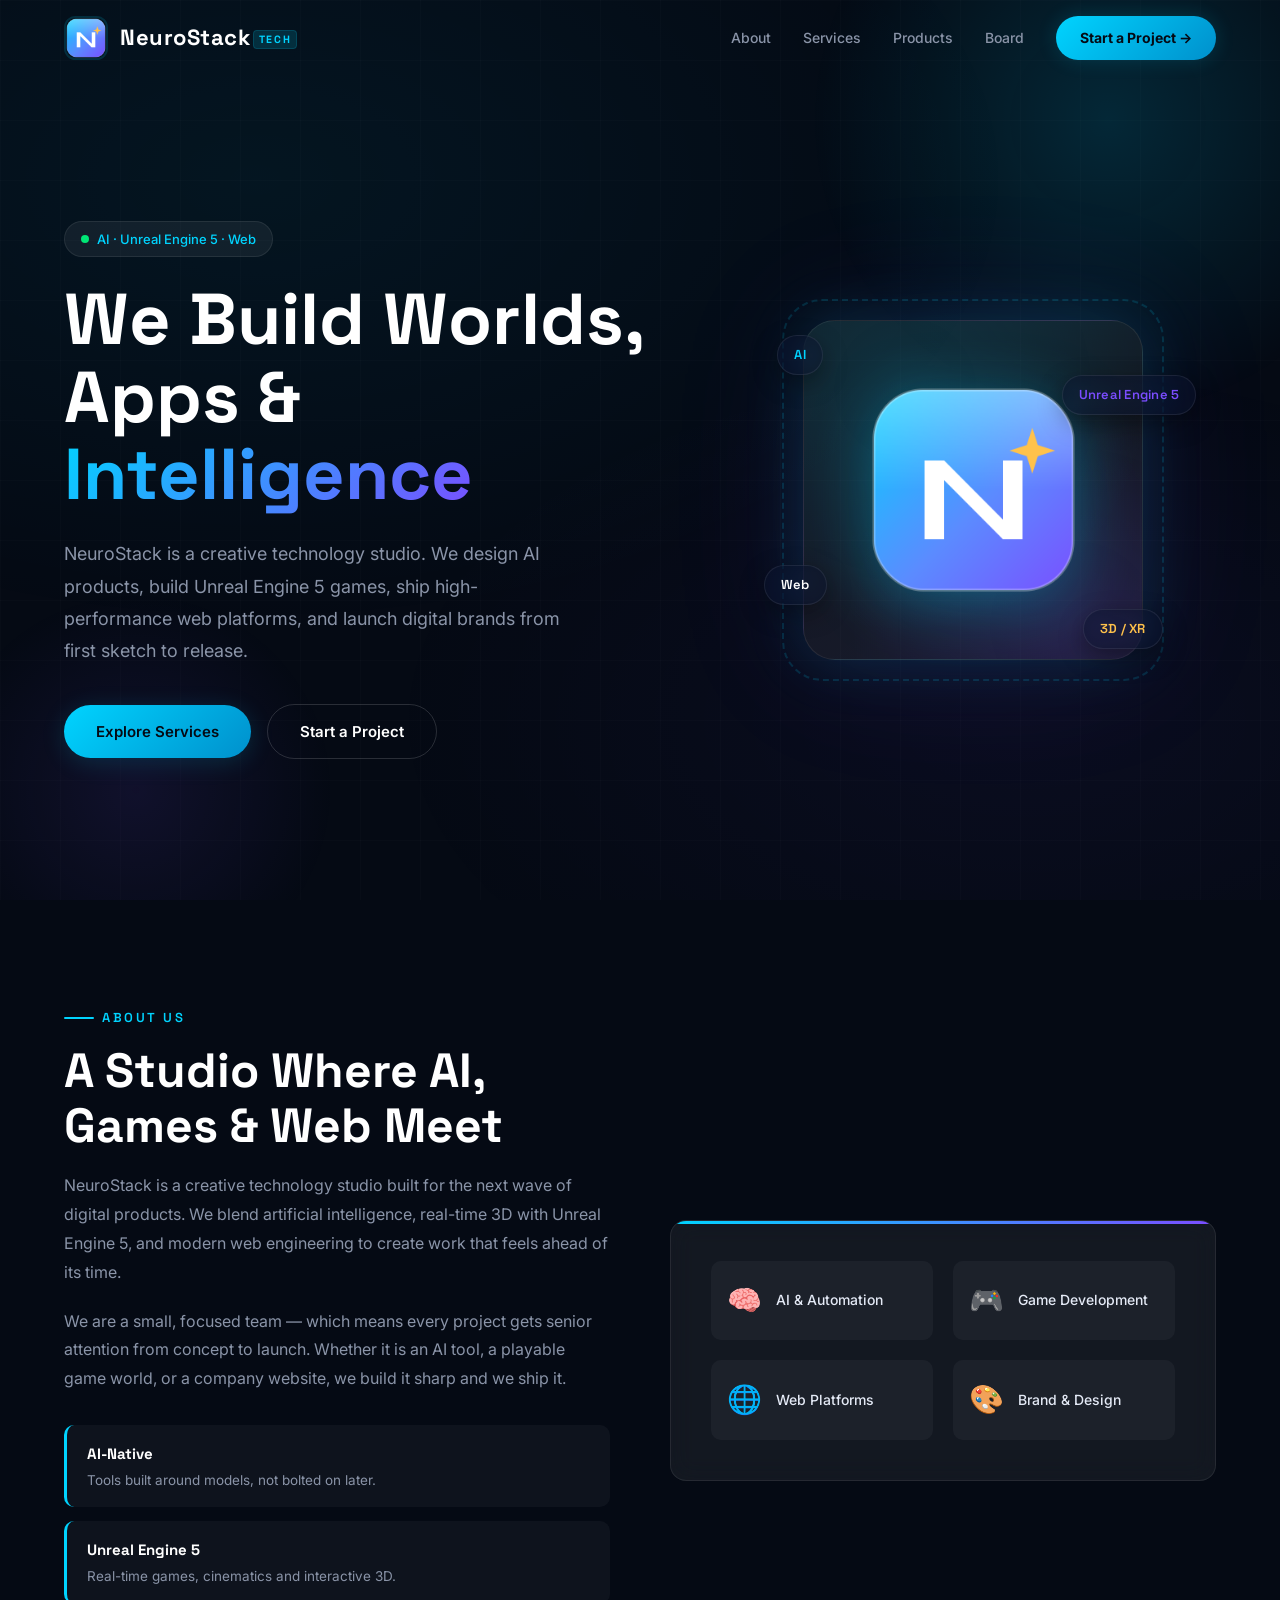
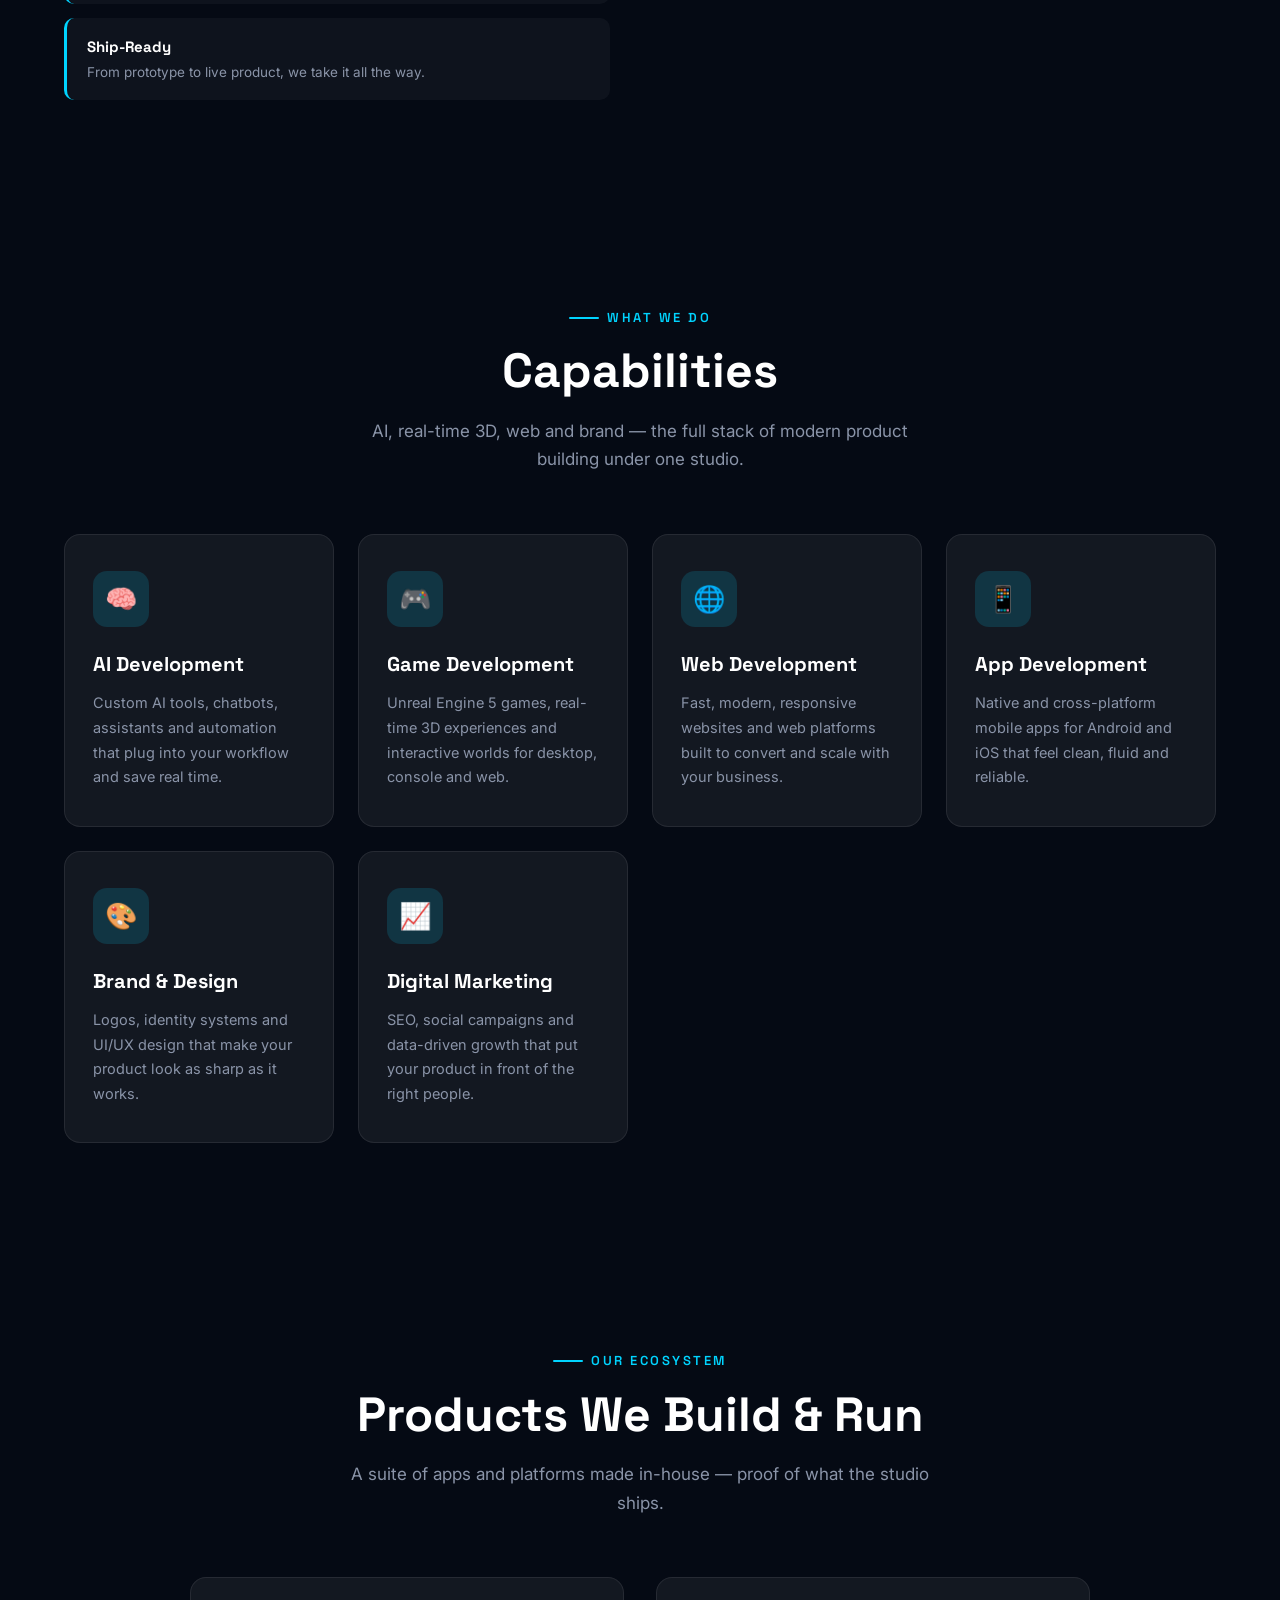
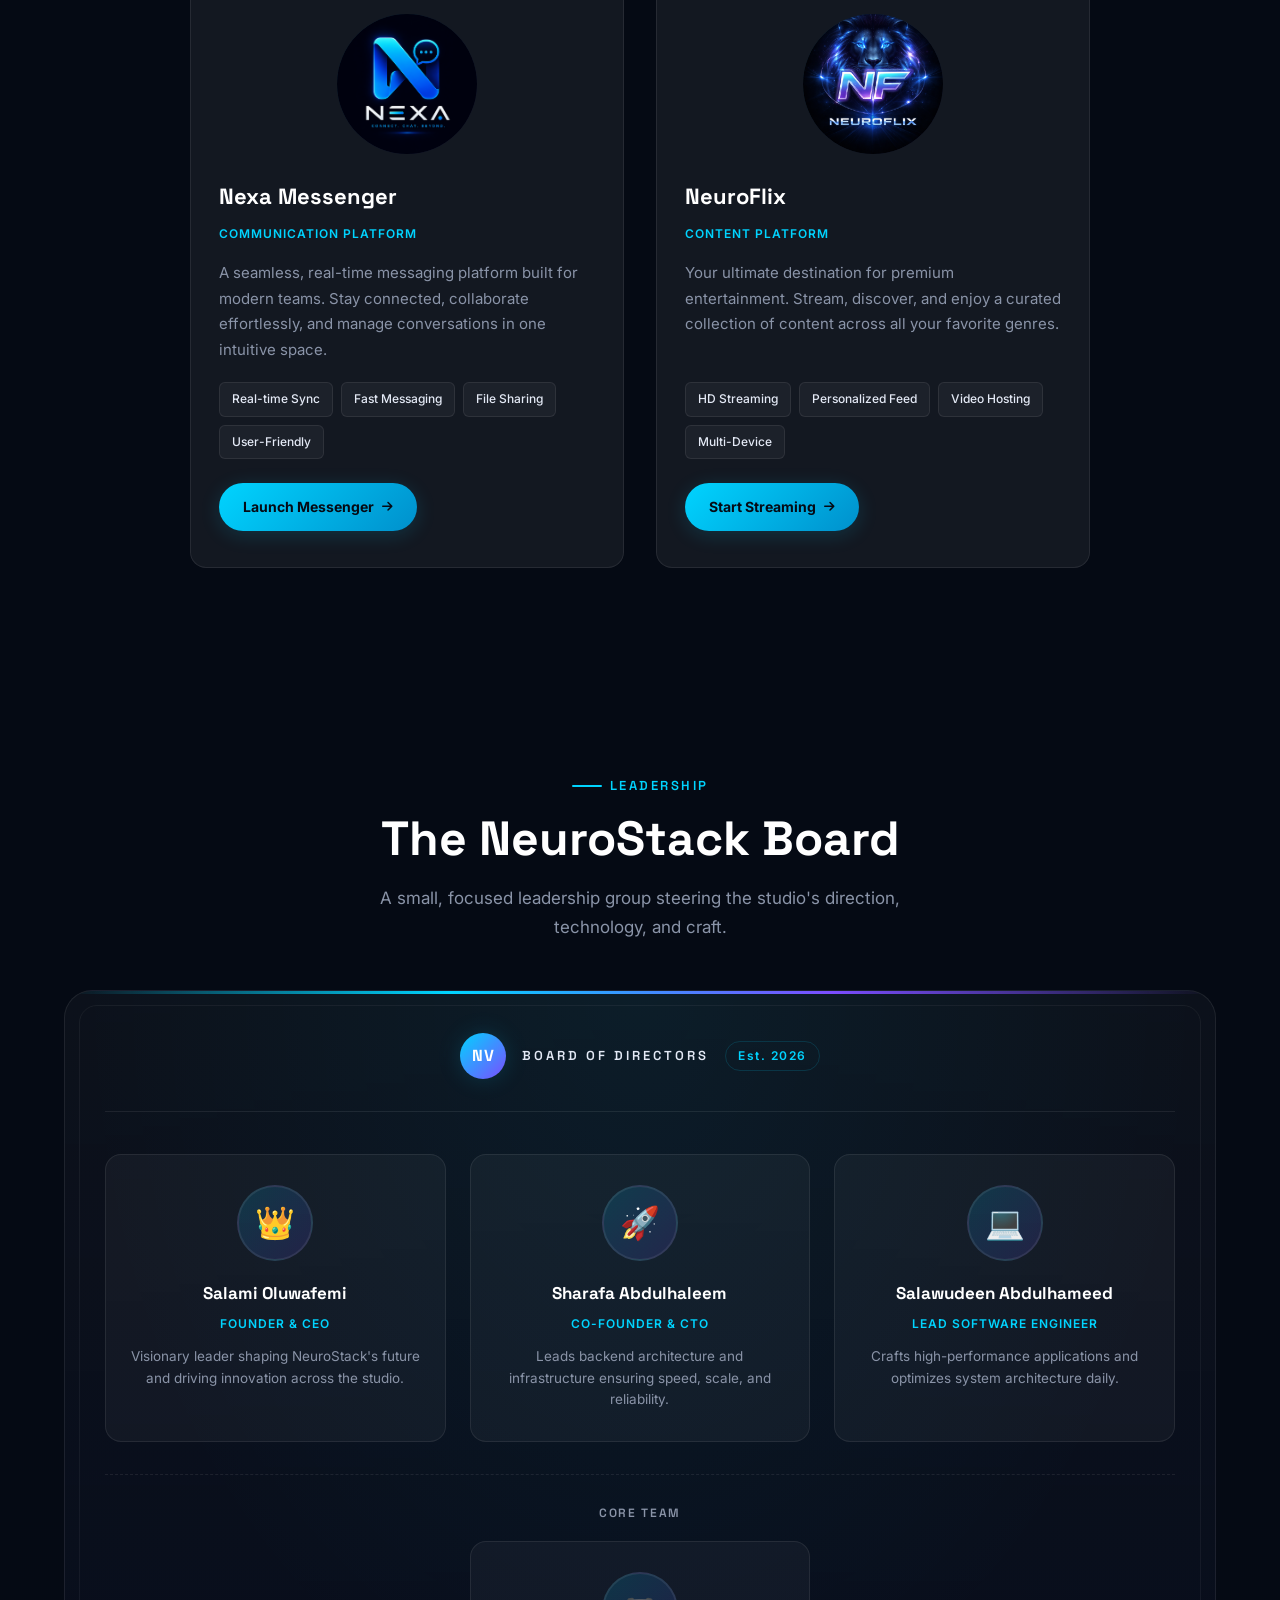
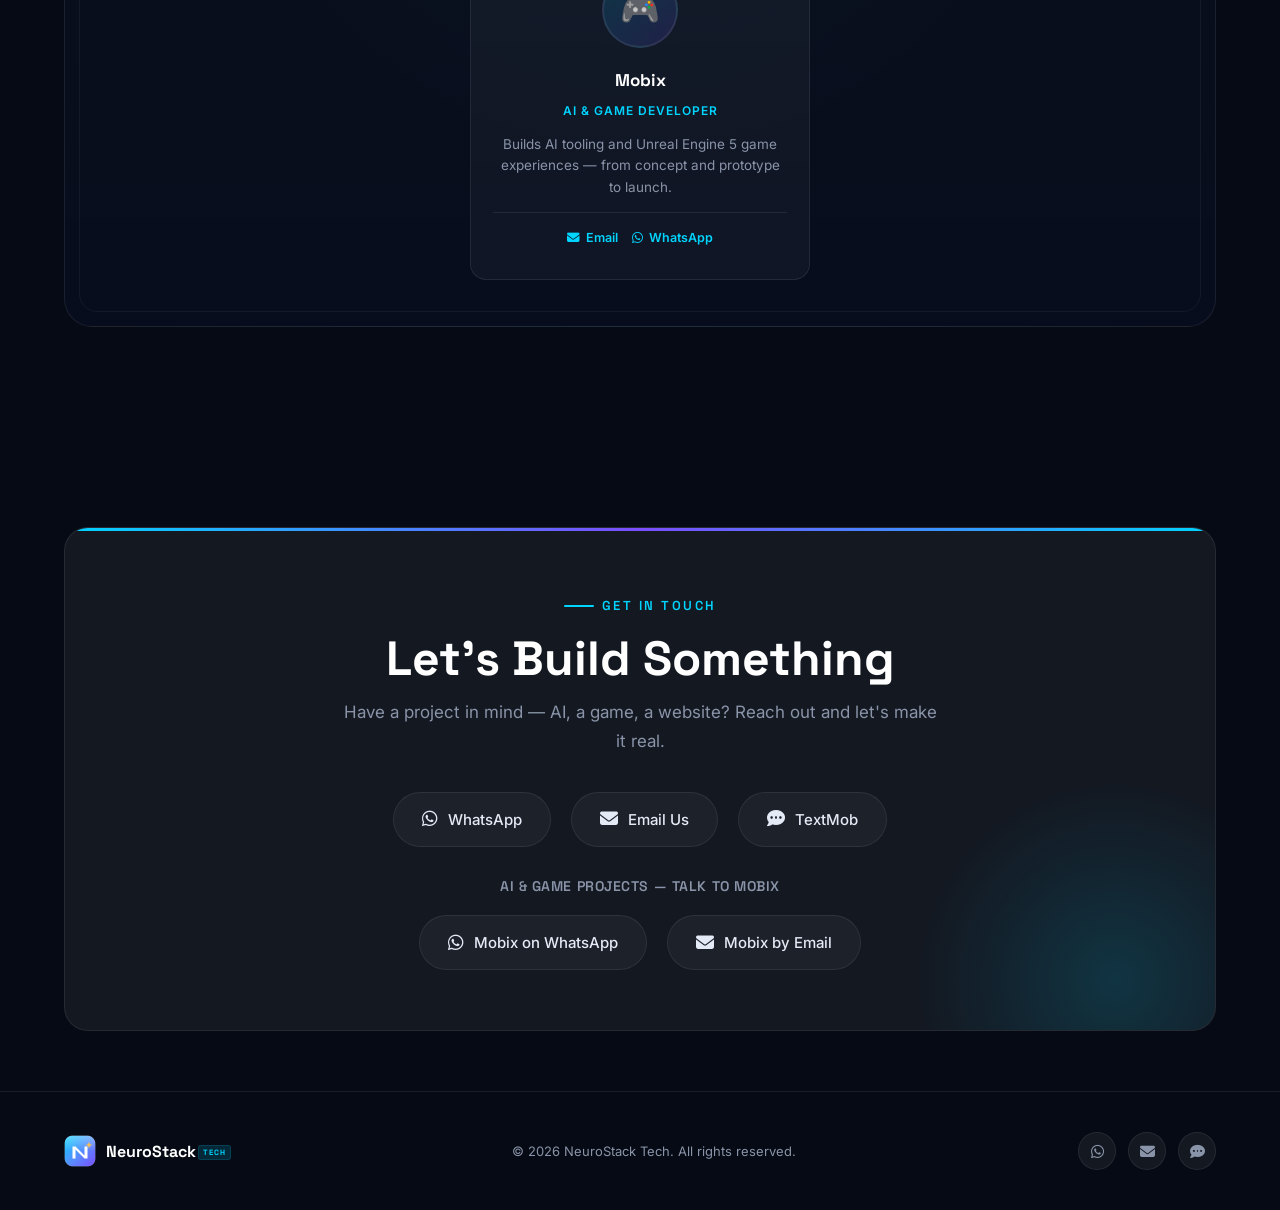
==== commit 807da785: "Keep NeuroStack name; add 'Tech' lockup to the brand - Revert the company name back to NeuroStack (u" ====
--- a/index.html
+++ b/index.html
@@ -3,16 +3,16 @@
 <head>
   <meta charset="UTF-8">
   <meta name="viewport" content="width=device-width, initial-scale=1.0">
-  <title>Novastack — AI, Game &amp; Web Studio</title>
-  <meta name="description" content="Novastack is a creative technology studio building AI products, Unreal Engine 5 games, web platforms and digital brands. We design, build and launch.">
+  <title>NeuroStack Tech — AI, Game &amp; Web Studio</title>
+  <meta name="description" content="NeuroStack is a creative technology studio building AI products, Unreal Engine 5 games, web platforms and digital brands. We design, build and launch.">
   <meta name="theme-color" content="#050a14">
 
   <!-- Social sharing -->
   <meta property="og:type" content="website">
-  <meta property="og:title" content="Novastack — AI, Game &amp; Web Studio">
+  <meta property="og:title" content="NeuroStack Tech — AI, Game &amp; Web Studio">
   <meta property="og:description" content="A creative technology studio building AI products, Unreal Engine 5 games, web platforms and digital brands.">
   <meta property="og:image" content="logo-mark-512.png">
-  <meta property="og:site_name" content="Novastack">
+  <meta property="og:site_name" content="NeuroStack Tech">
 
   <link rel="icon" type="image/svg+xml" href="favicon.svg">
   <link rel="alternate icon" type="image/png" href="logo-mark-192.png">
@@ -26,8 +26,8 @@
   <nav class="navbar" id="navbar">
     <div class="container">
       <a href="#hero" class="nav-brand">
-        <img src="logo-mark-512.png" alt="Novastack logo">
-        <span>Novastack</span>
+        <img src="logo-mark-512.png" alt="NeuroStack logo">
+        <span class="nav-brand-text">NeuroStack<span class="brand-tech">Tech</span></span>
       </a>
 
       <div class="nav-links" id="navLinks">
@@ -67,7 +67,7 @@
           We Build Worlds,<br>Apps &amp; <span class="accent">Intelligence</span>
         </h1>
         <p class="hero-desc">
-          Novastack is a creative technology studio. We design AI products, build Unreal Engine 5 games, ship high-performance web platforms, and launch digital brands from first sketch to release.
+          NeuroStack is a creative technology studio. We design AI products, build Unreal Engine 5 games, ship high-performance web platforms, and launch digital brands from first sketch to release.
         </p>
         <div class="hero-actions">
           <a href="#services" class="btn btn-primary">Explore Services</a>
@@ -77,7 +77,7 @@
 
       <div class="hero-visual">
         <div class="hero-mark-card">
-          <img src="logo-mark-512.png" alt="Novastack brand mark">
+          <img src="logo-mark-512.png" alt="NeuroStack brand mark">
           <span class="hero-chip hero-chip-1">AI</span>
           <span class="hero-chip hero-chip-2">Unreal Engine 5</span>
           <span class="hero-chip hero-chip-3">Web</span>
@@ -94,7 +94,7 @@
         <span class="section-label">About Us</span>
         <h2 class="section-title">A Studio Where AI,<br>Games &amp; Web Meet</h2>
         <p class="about-text">
-          Novastack is a creative technology studio built for the next wave of digital products. We blend artificial intelligence, real-time 3D with Unreal Engine 5, and modern web engineering to create work that feels ahead of its time.
+          NeuroStack is a creative technology studio built for the next wave of digital products. We blend artificial intelligence, real-time 3D with Unreal Engine 5, and modern web engineering to create work that feels ahead of its time.
         </p>
         <p class="about-text">
           We are a small, focused team — which means every project gets senior attention from concept to launch. Whether it is an AI tool, a playable game world, or a company website, we build it sharp and we ship it.
@@ -244,7 +244,7 @@
     <div class="container">
       <div class="team-header">
         <span class="section-label">Leadership</span>
-        <h2 class="section-title">The Novastack Board</h2>
+        <h2 class="section-title">The NeuroStack Board</h2>
         <p class="section-subtitle">A small, focused leadership group steering the studio's direction, technology, and craft.</p>
       </div>
 
@@ -261,7 +261,7 @@
             <div class="team-meta">
               <h3>Salami Oluwafemi</h3>
               <span class="team-role">Founder &amp; CEO</span>
-              <p>Visionary leader shaping Novastack's future and driving innovation across the studio.</p>
+              <p>Visionary leader shaping NeuroStack's future and driving innovation across the studio.</p>
             </div>
           </div>
 
@@ -340,11 +340,11 @@
   <footer class="footer">
     <div class="container">
       <div class="footer-brand">
-        <img src="logo-mark-512.png" alt="Novastack">
-        <span>Novastack</span>
-      </div>
-
-      <p class="footer-copy">&copy; 2026 Novastack. All rights reserved.</p>
+        <img src="logo-mark-512.png" alt="NeuroStack">
+        <span class="nav-brand-text">NeuroStack<span class="brand-tech">Tech</span></span>
+      </div>
+
+      <p class="footer-copy">&copy; 2026 NeuroStack Tech. All rights reserved.</p>
 
       <div class="footer-socials">
         <a href="https://wa.me/2349032686210" target="_blank" rel="noopener noreferrer" aria-label="WhatsApp"><i class="fab fa-whatsapp"></i></a>
--- a/website.css
+++ b/website.css
@@ -1,5 +1,5 @@
 /* ============================================================
-   NOVASTACK — COMPANY WEBSITE STYLESHEET
+   NEUROSTACK — COMPANY WEBSITE STYLESHEET
    Premium dark theme with glassmorphism + cyber accents
    ============================================================ */
 
@@ -190,6 +190,22 @@
   letter-spacing: 0.5px;
 }
 
+.nav-brand .brand-tech,
+.footer-brand .brand-tech {
+  margin-left: 0.32em;
+  font-size: 0.48em;
+  font-weight: 700;
+  letter-spacing: 0.16em;
+  text-transform: uppercase;
+  color: var(--c-accent);
+  padding: 0.16em 0.42em;
+  border: 1px solid var(--c-accent-dim);
+  border-radius: 0.35em;
+  background: var(--c-accent-dim);
+  vertical-align: middle;
+  white-space: nowrap;
+}
+
 .nav-links {
   display: flex;
   align-items: center;
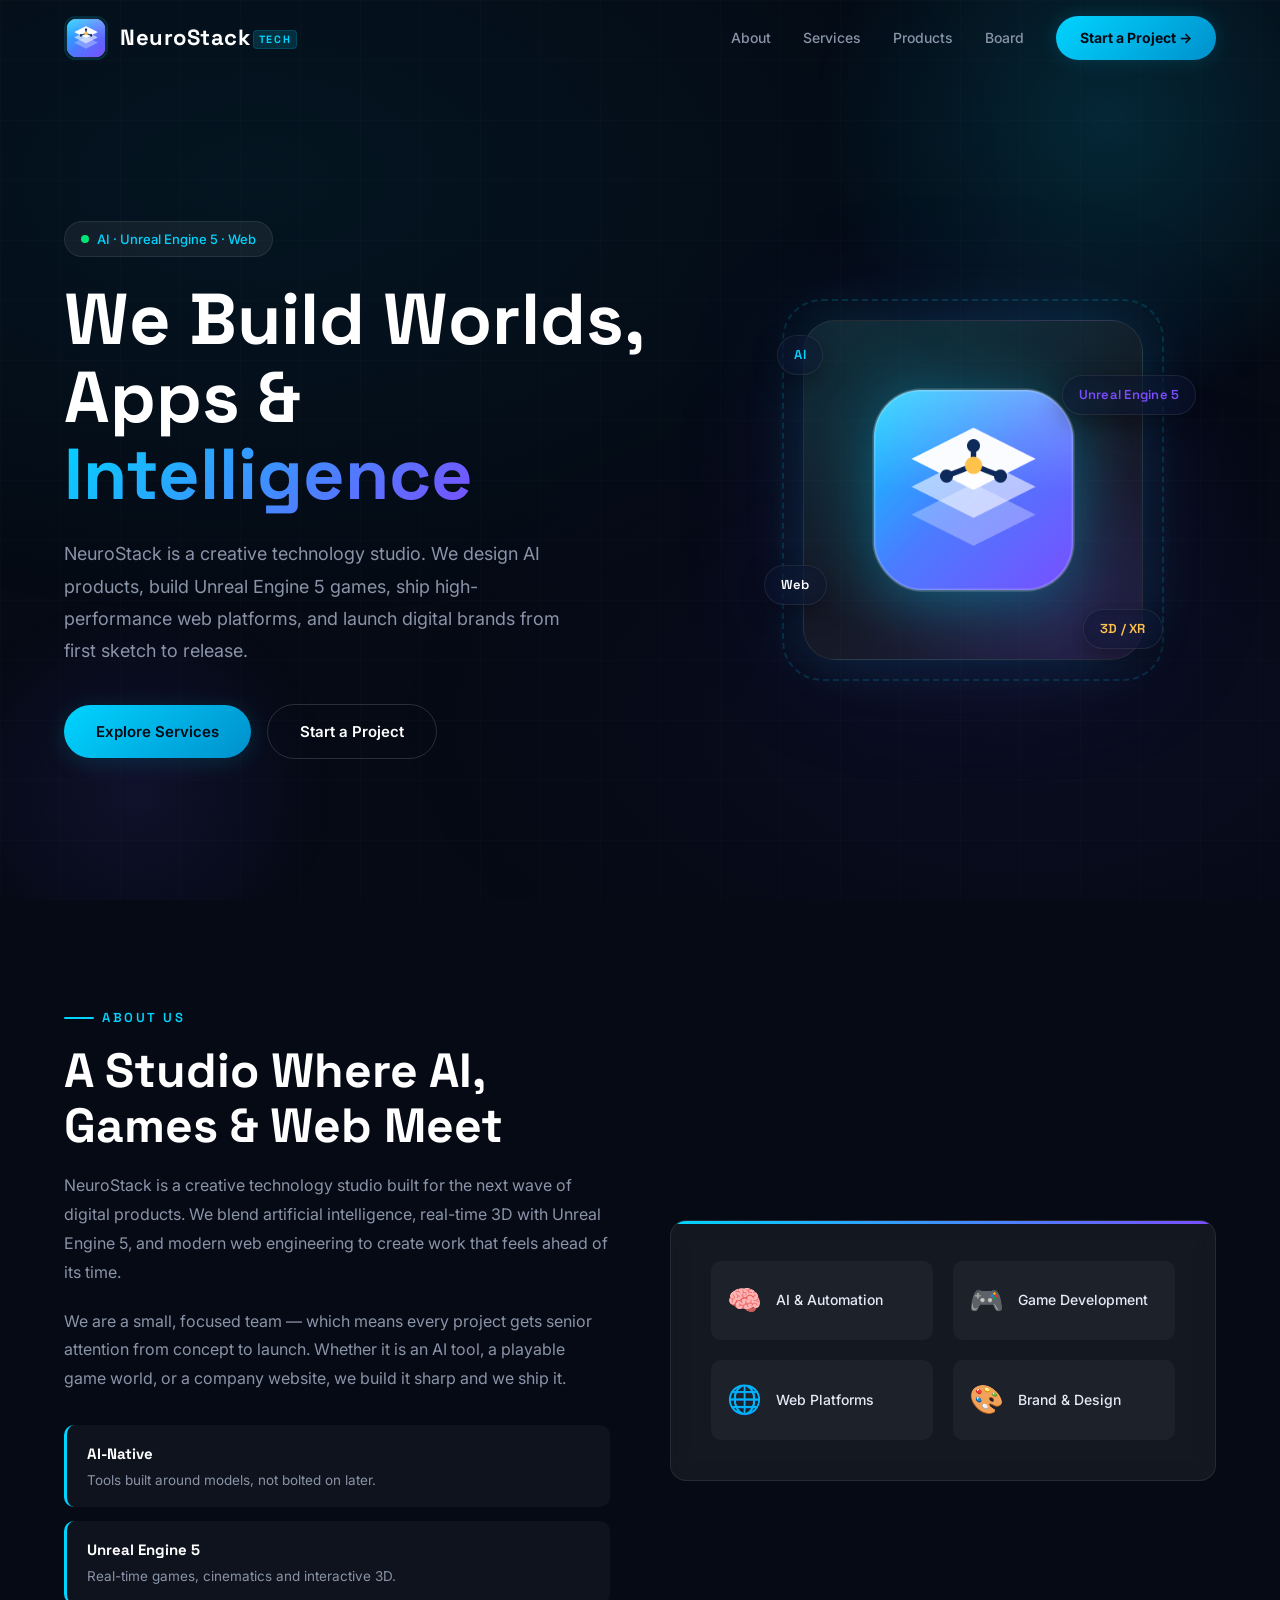
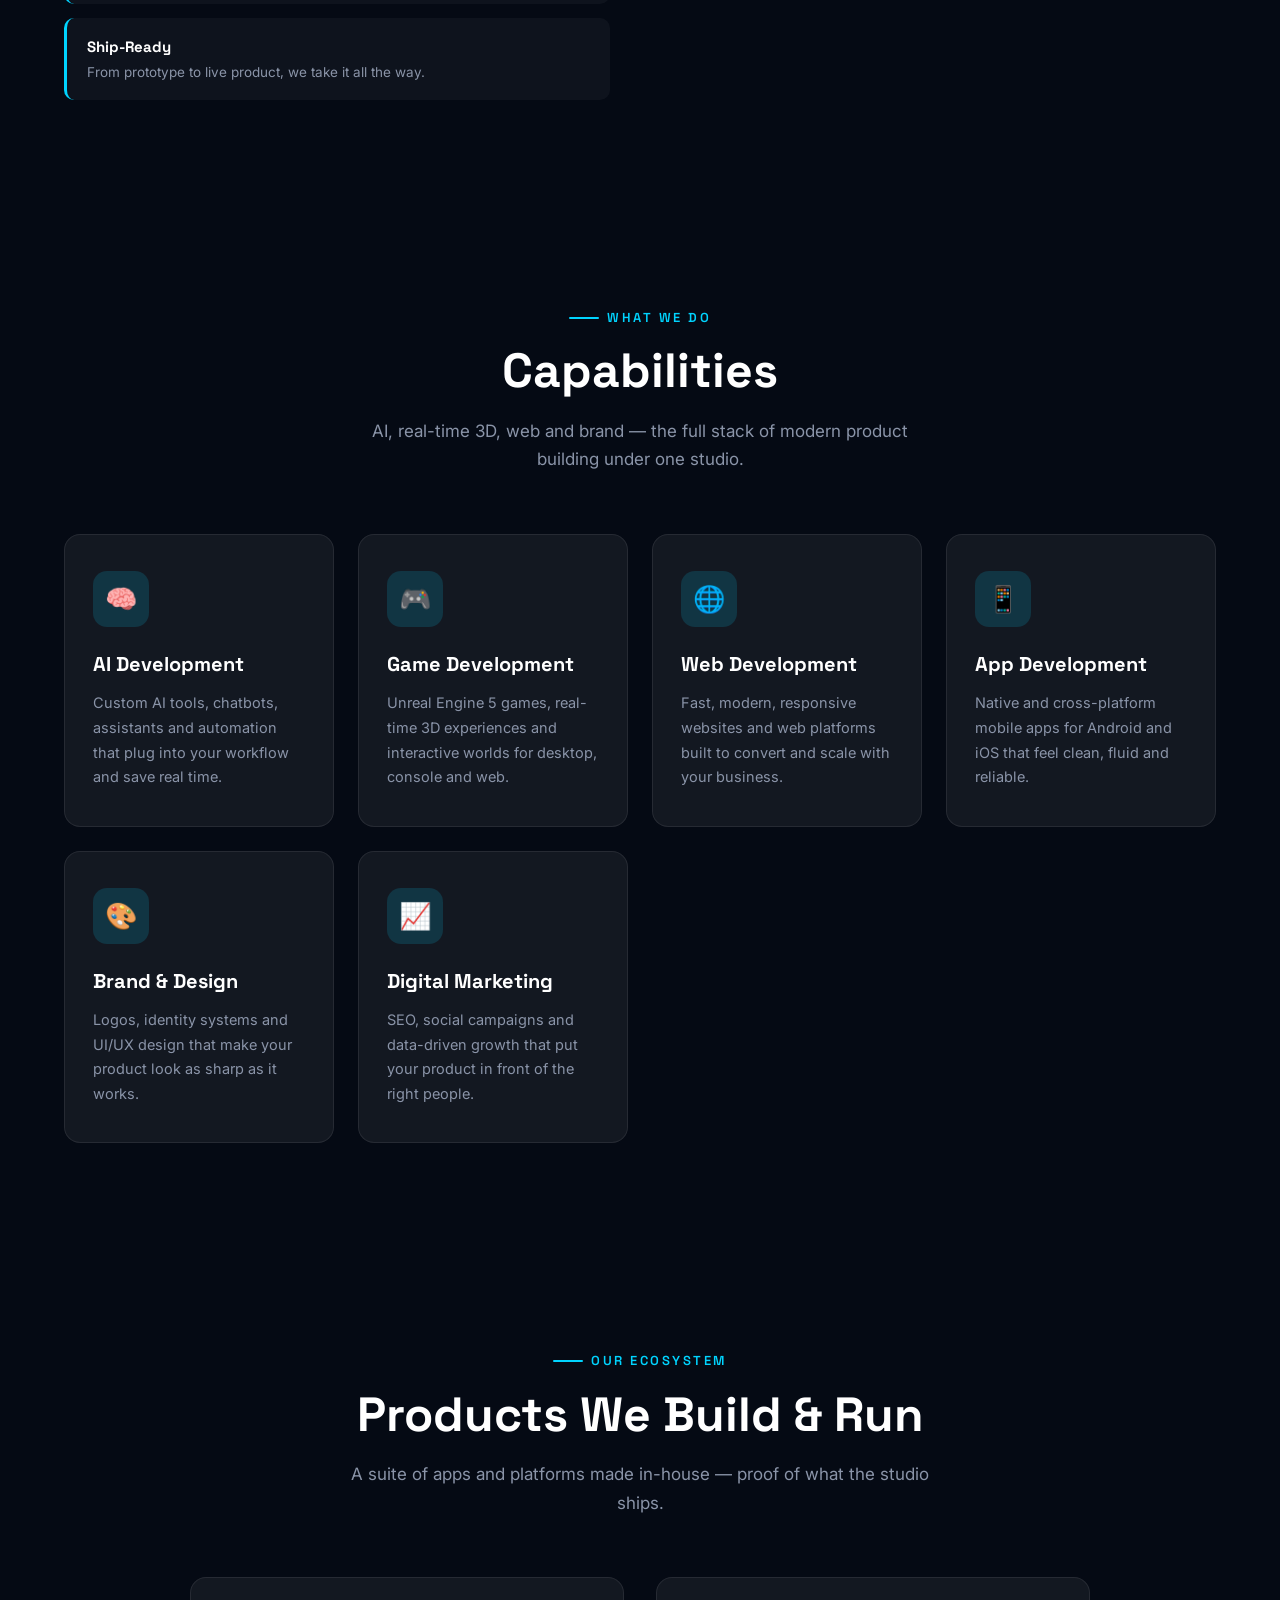
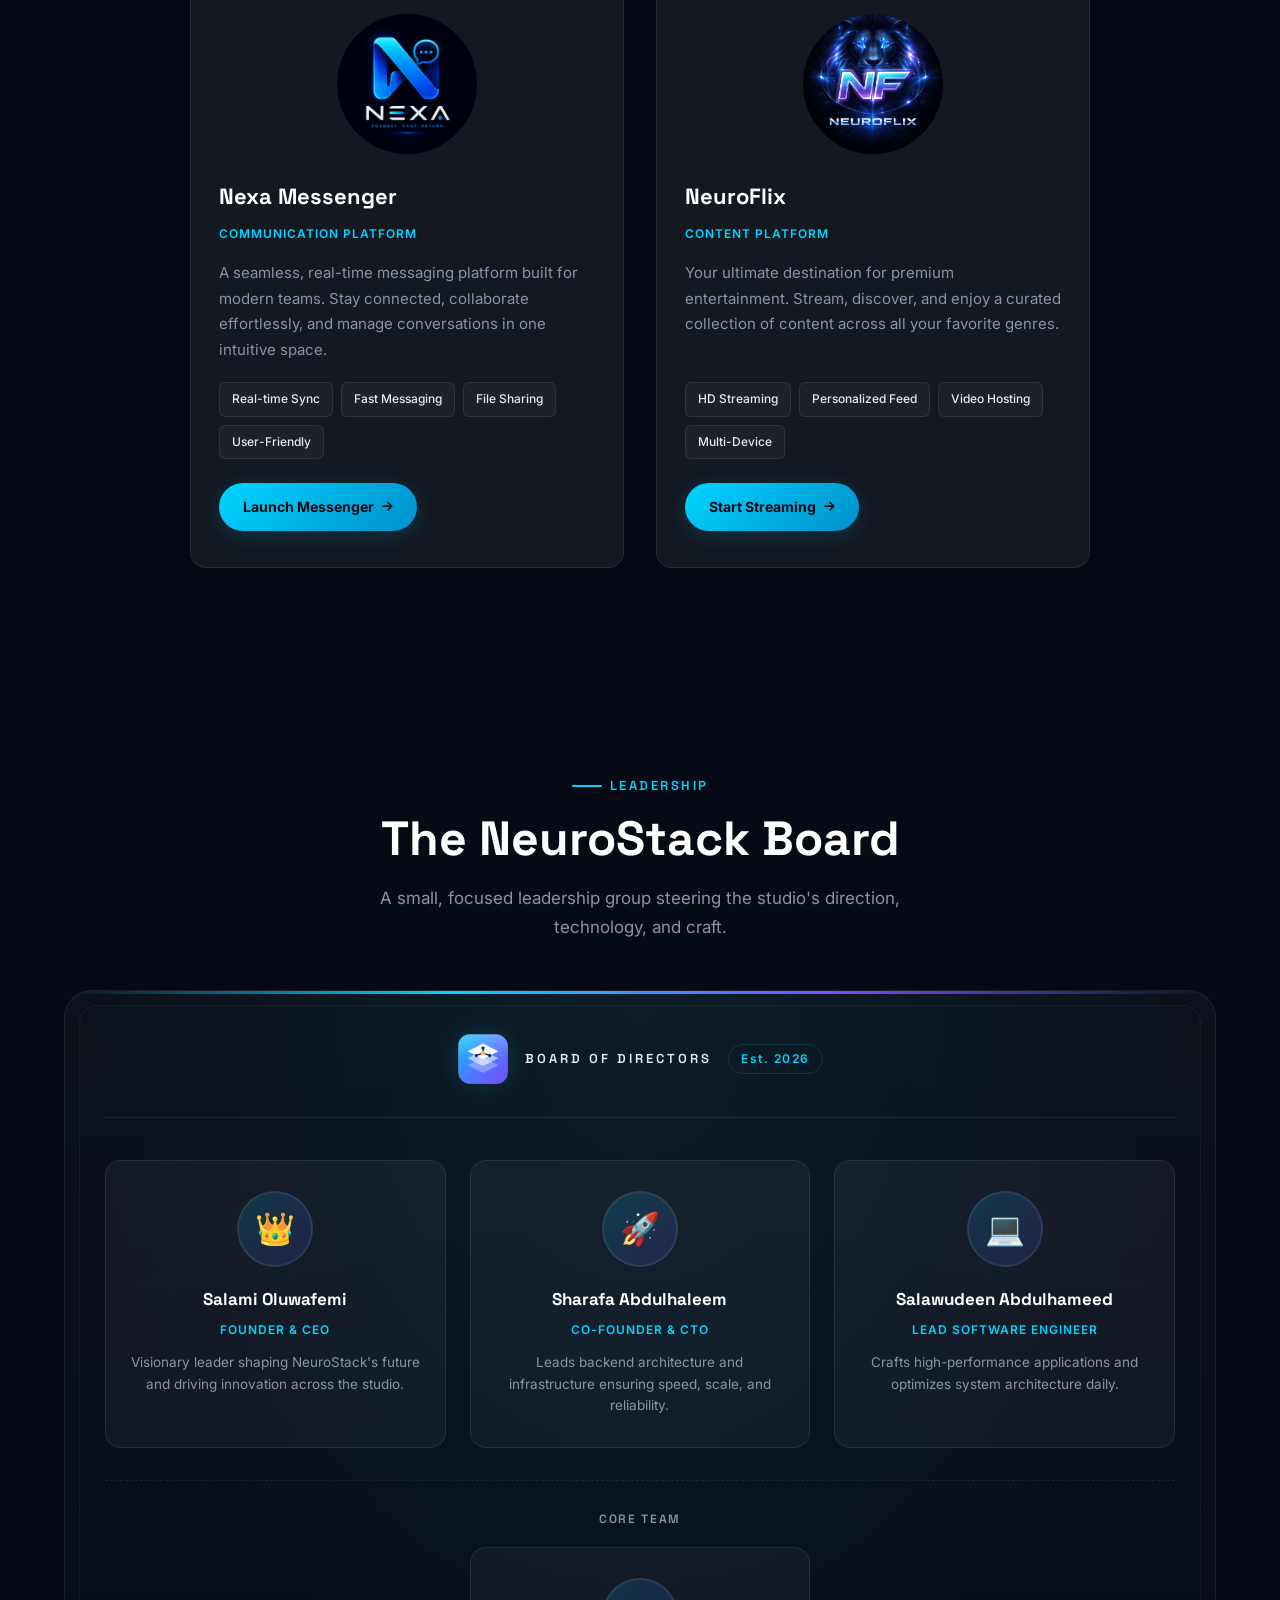
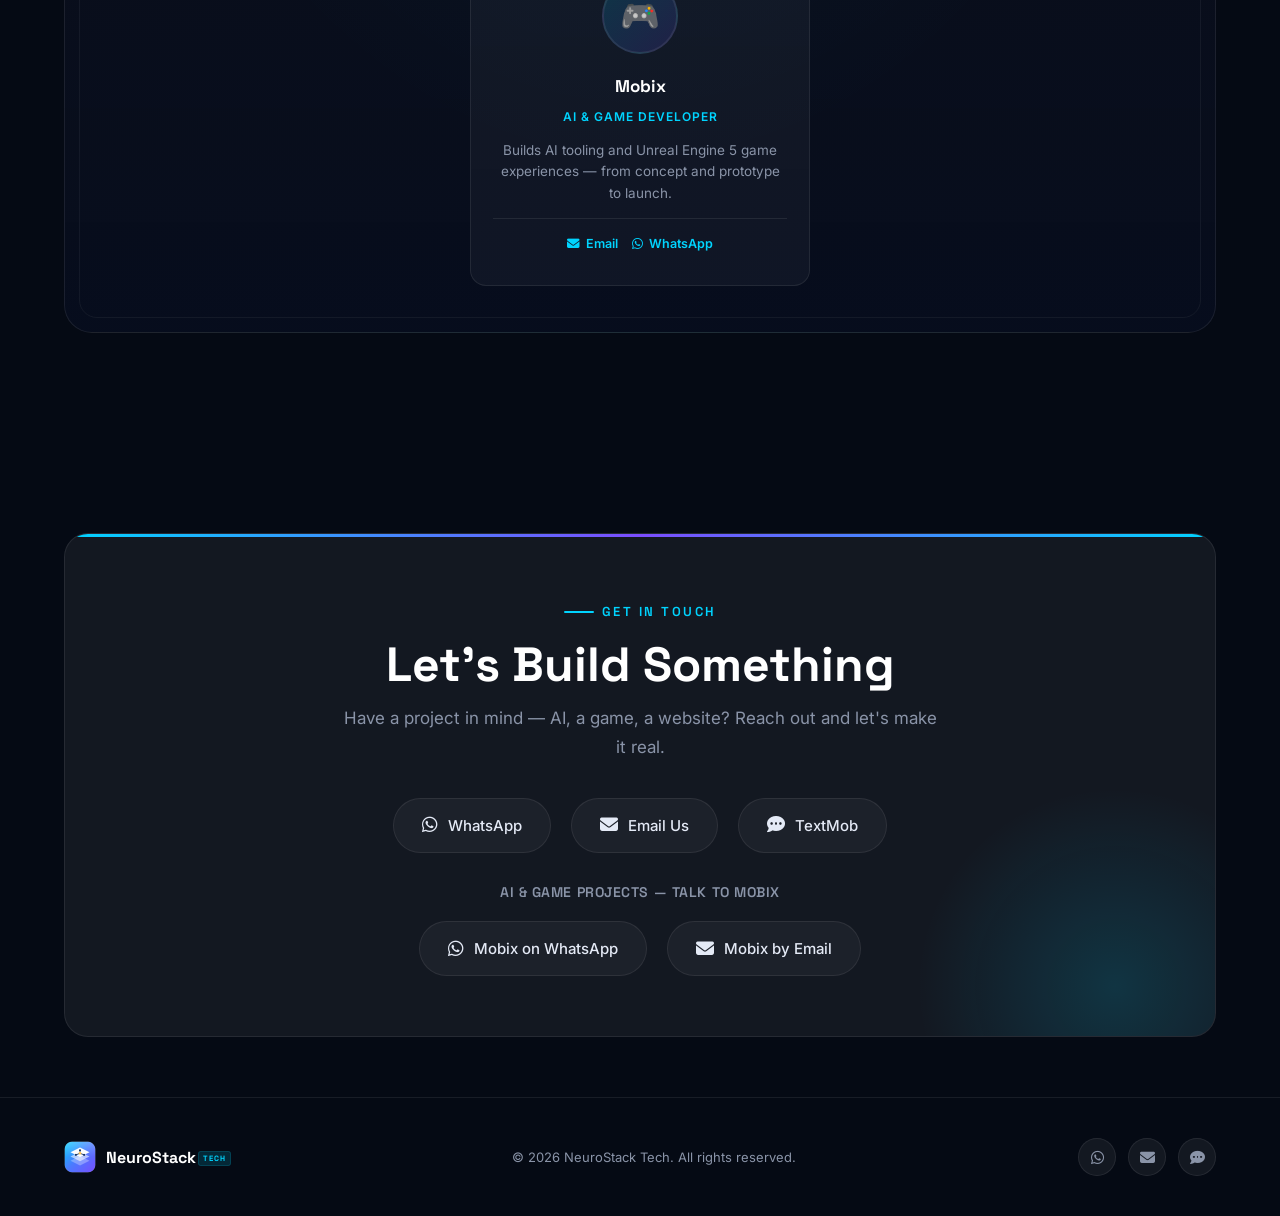
==== commit acbaf9de: "Refine the mark and drop the placeholder NV seal - Rebalance the symbol: wider, better-centred stack" ====
--- a/index.html
+++ b/index.html
@@ -250,7 +250,7 @@
 
       <div class="board-panel reveal">
         <div class="board-seal" aria-hidden="true">
-          <span class="board-seal-mark">NV</span>
+          <img src="logo-mark-512.png" alt="" class="board-seal-mark">
           <span class="board-seal-label">Board of Directors</span>
           <span class="board-seal-year">Est. 2026</span>
         </div>
--- a/website.css
+++ b/website.css
@@ -985,19 +985,11 @@
 }
 
 .board-seal-mark {
-  display: flex;
-  align-items: center;
-  justify-content: center;
-  width: 46px;
-  height: 46px;
-  border-radius: 50%;
-  font-family: var(--ff-heading);
-  font-size: 16px;
-  font-weight: 800;
-  letter-spacing: 1px;
-  color: var(--c-white);
-  background: linear-gradient(135deg, var(--c-accent), var(--c-accent2));
-  box-shadow: 0 0 24px var(--c-accent-dim);
+  display: block;
+  width: 52px;
+  height: 52px;
+  border-radius: 26%;
+  box-shadow: 0 0 26px var(--c-accent-dim);
 }
 
 .board-seal-label {
@@ -1752,7 +1744,6 @@
   .board-seal-mark {
     width: 40px;
     height: 40px;
-    font-size: 14px;
   }
 
   .team-grid {
@@ -2061,7 +2052,6 @@
   .board-seal-mark {
     width: 36px;
     height: 36px;
-    font-size: 13px;
   }
 
   .board-seal-label {
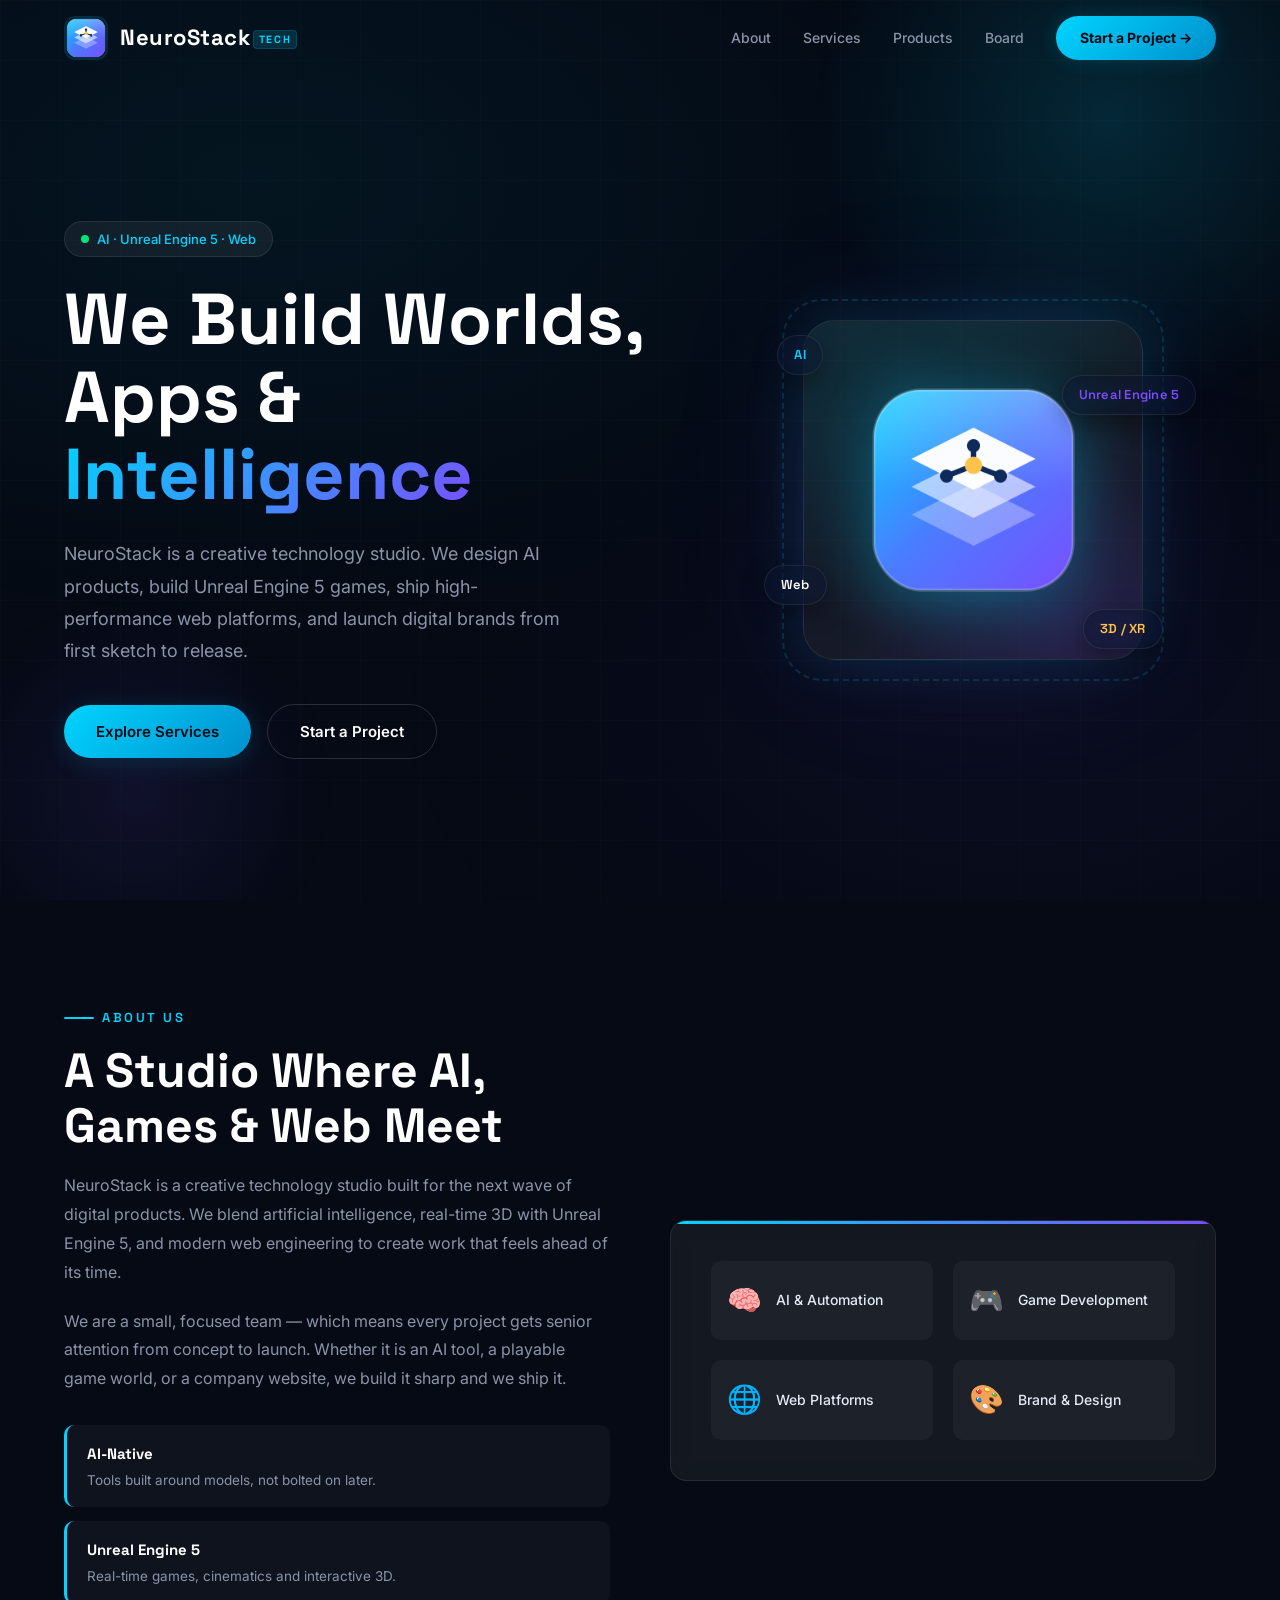
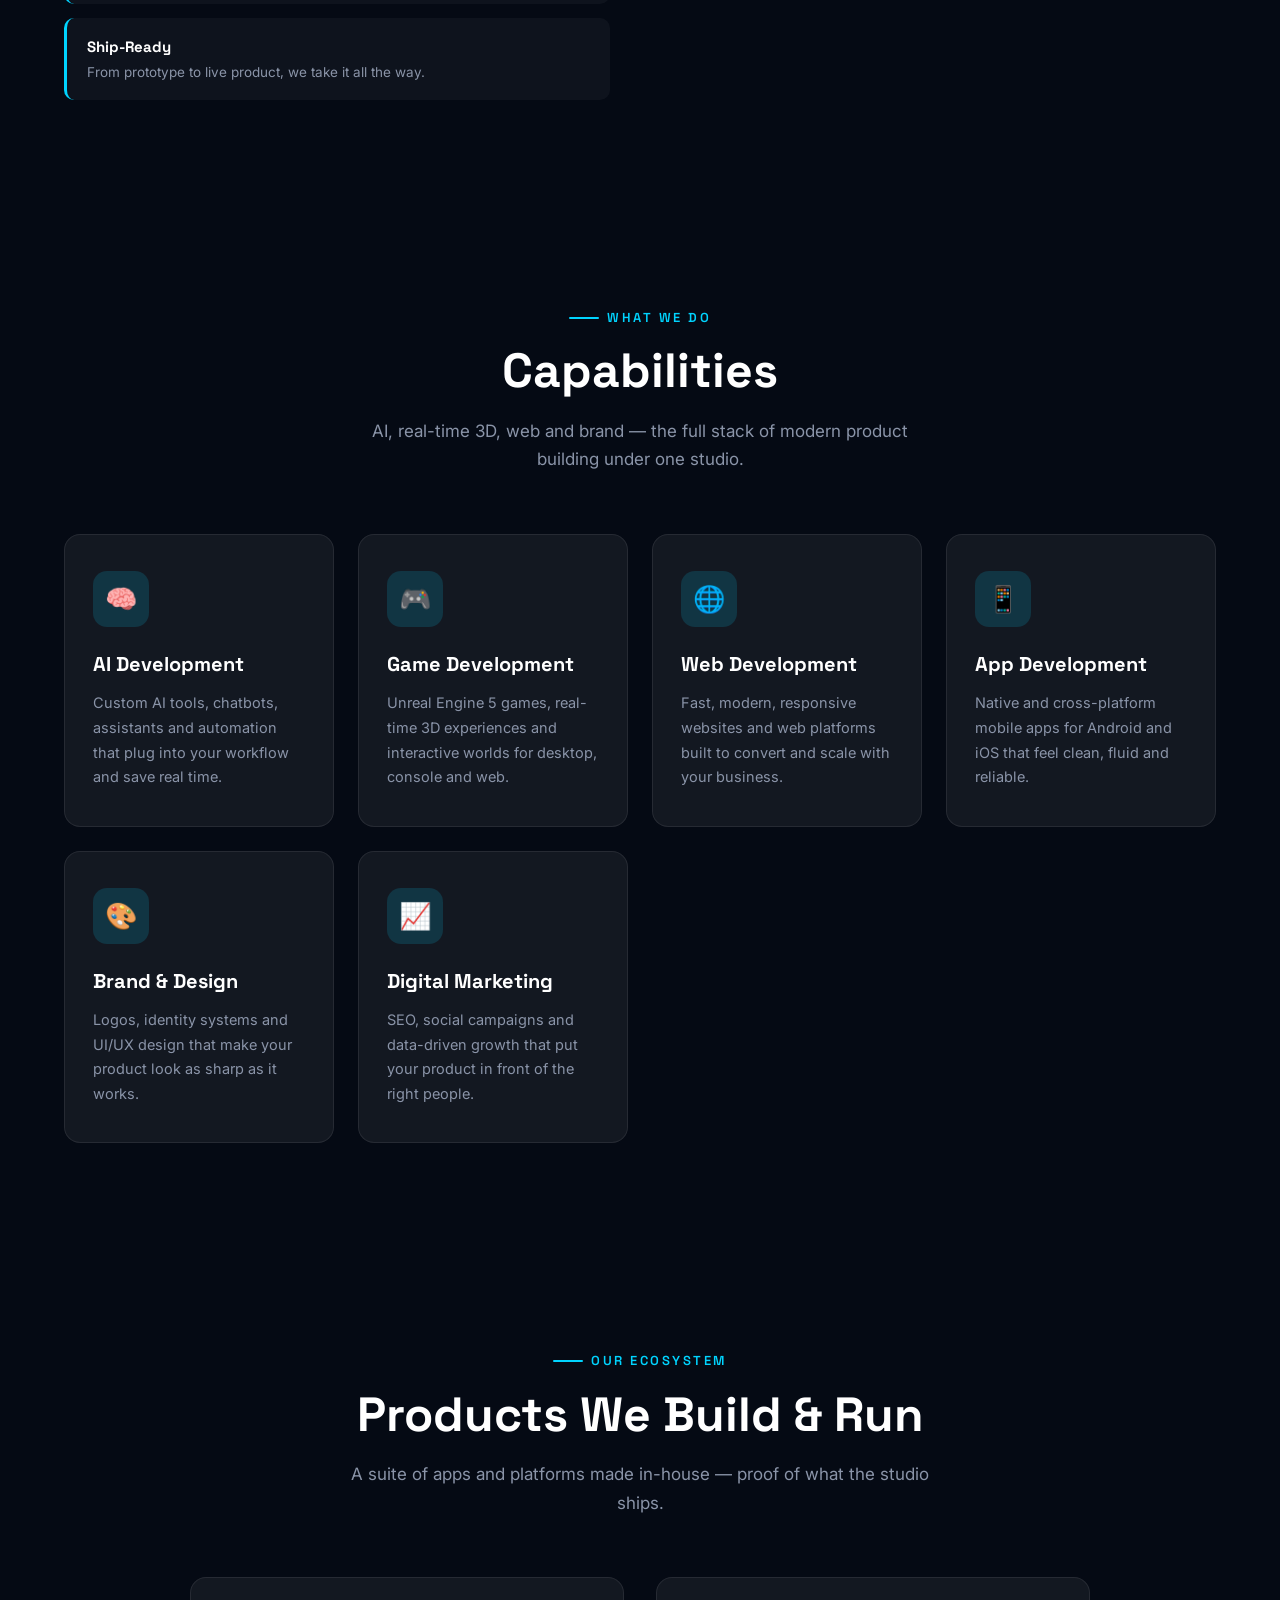
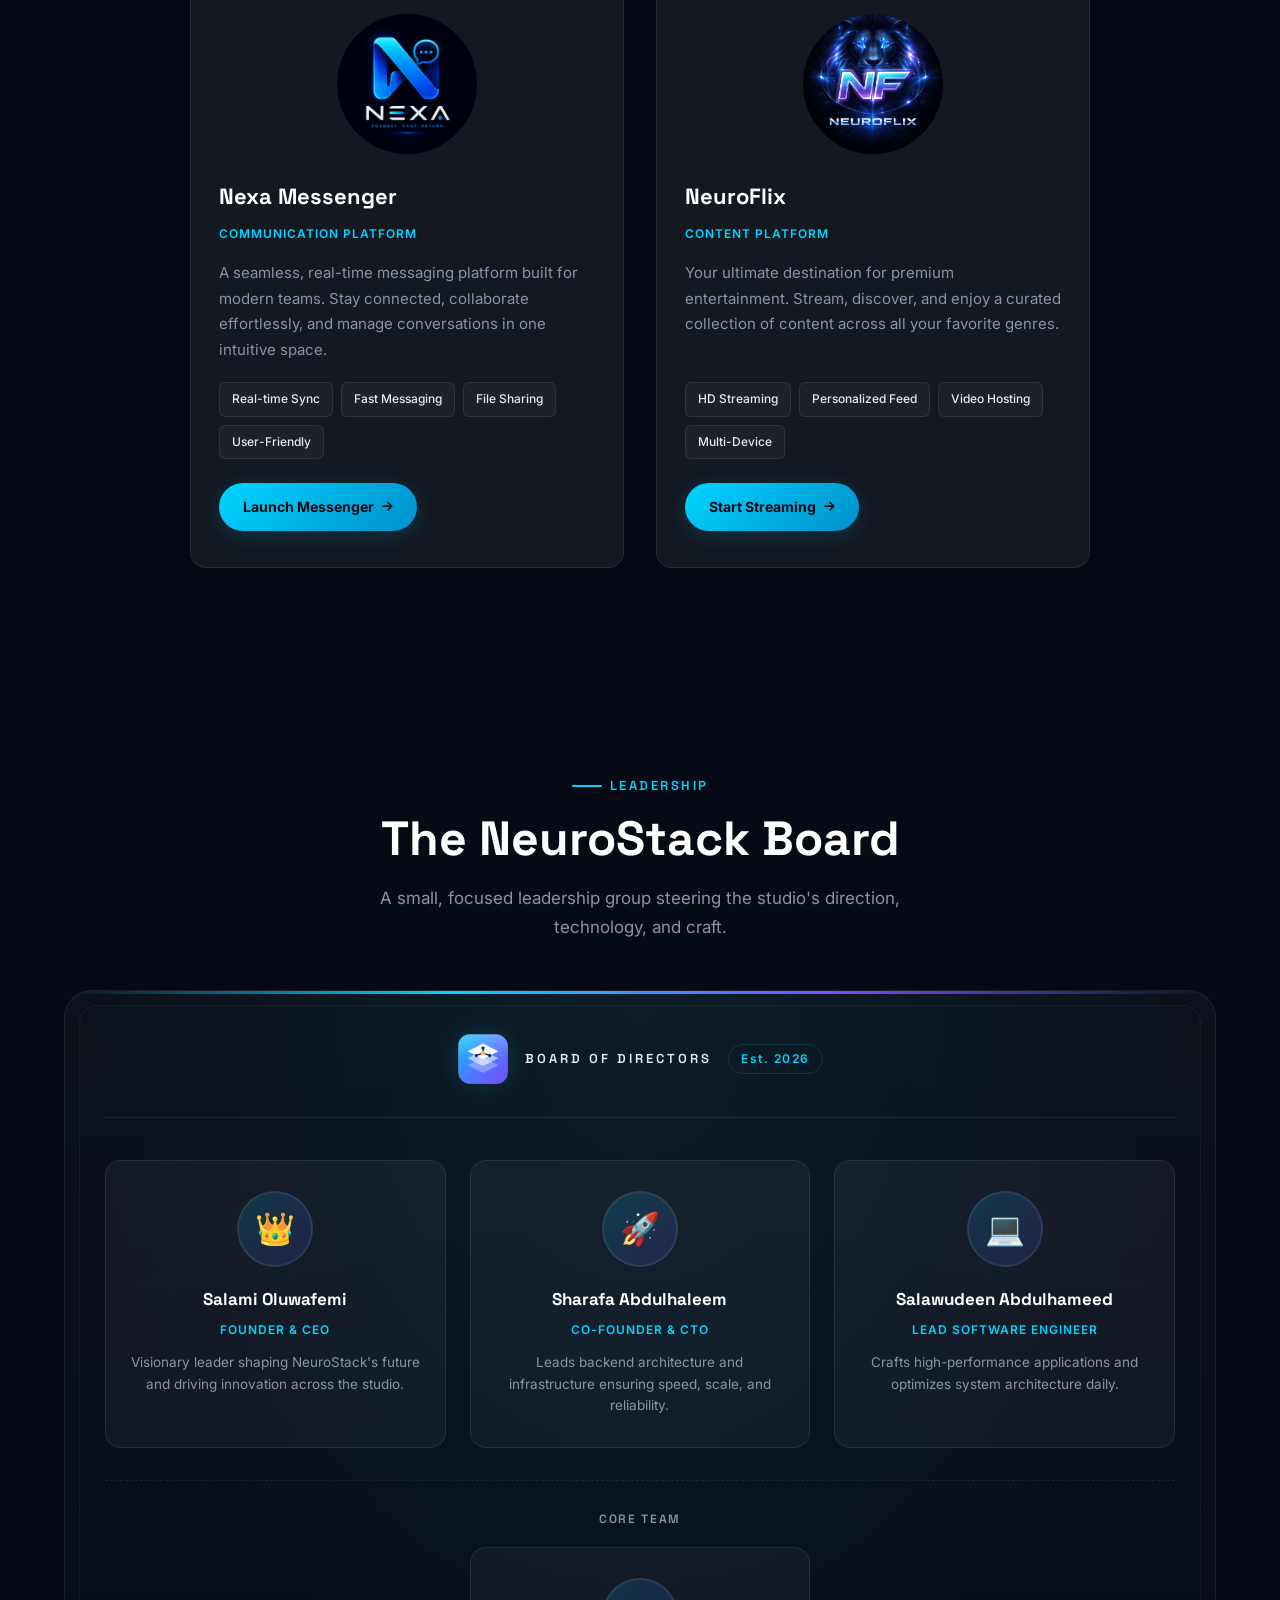
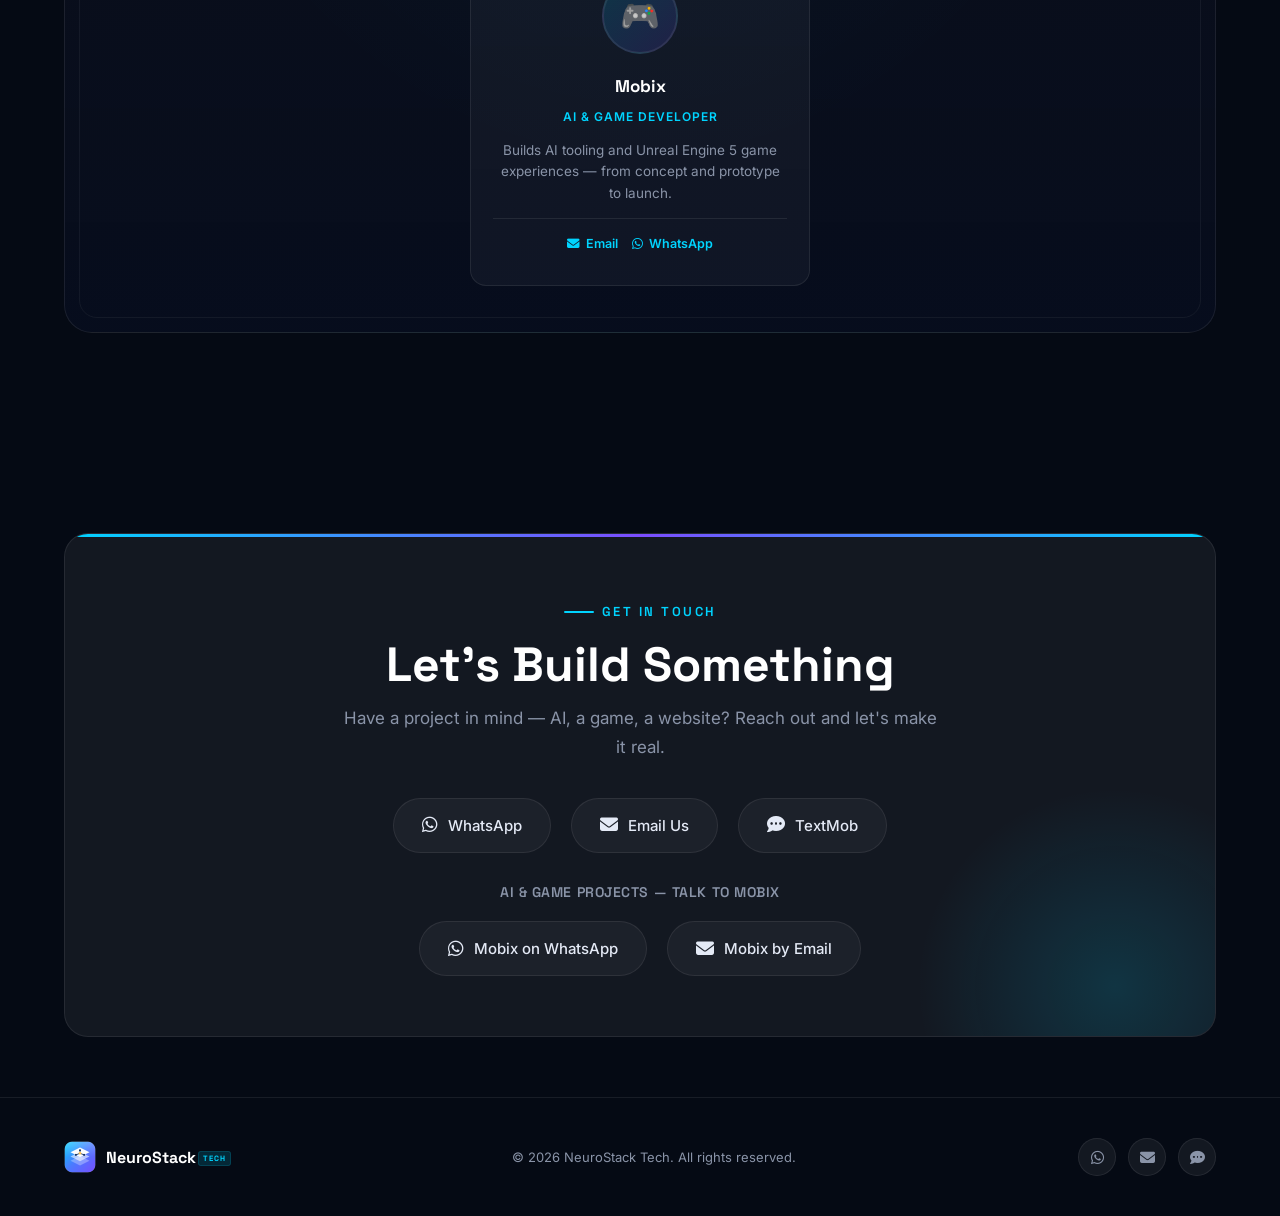
==== commit 7825dbda: "Add Google site verification meta tag Co-authored-by: openhands <openhands@all-hands.dev>" ====
--- a/index.html
+++ b/index.html
@@ -6,6 +6,7 @@
   <title>NeuroStack Tech — AI, Game &amp; Web Studio</title>
   <meta name="description" content="NeuroStack is a creative technology studio building AI products, Unreal Engine 5 games, web platforms and digital brands. We design, build and launch.">
   <meta name="theme-color" content="#050a14">
+  <meta name="google-site-verification" content="ry9JO0x5K_u8Zd2DBJiL2AXyYJQzXlOd33qeMfjl4eo" />
 
   <!-- Social sharing -->
   <meta property="og:type" content="website">
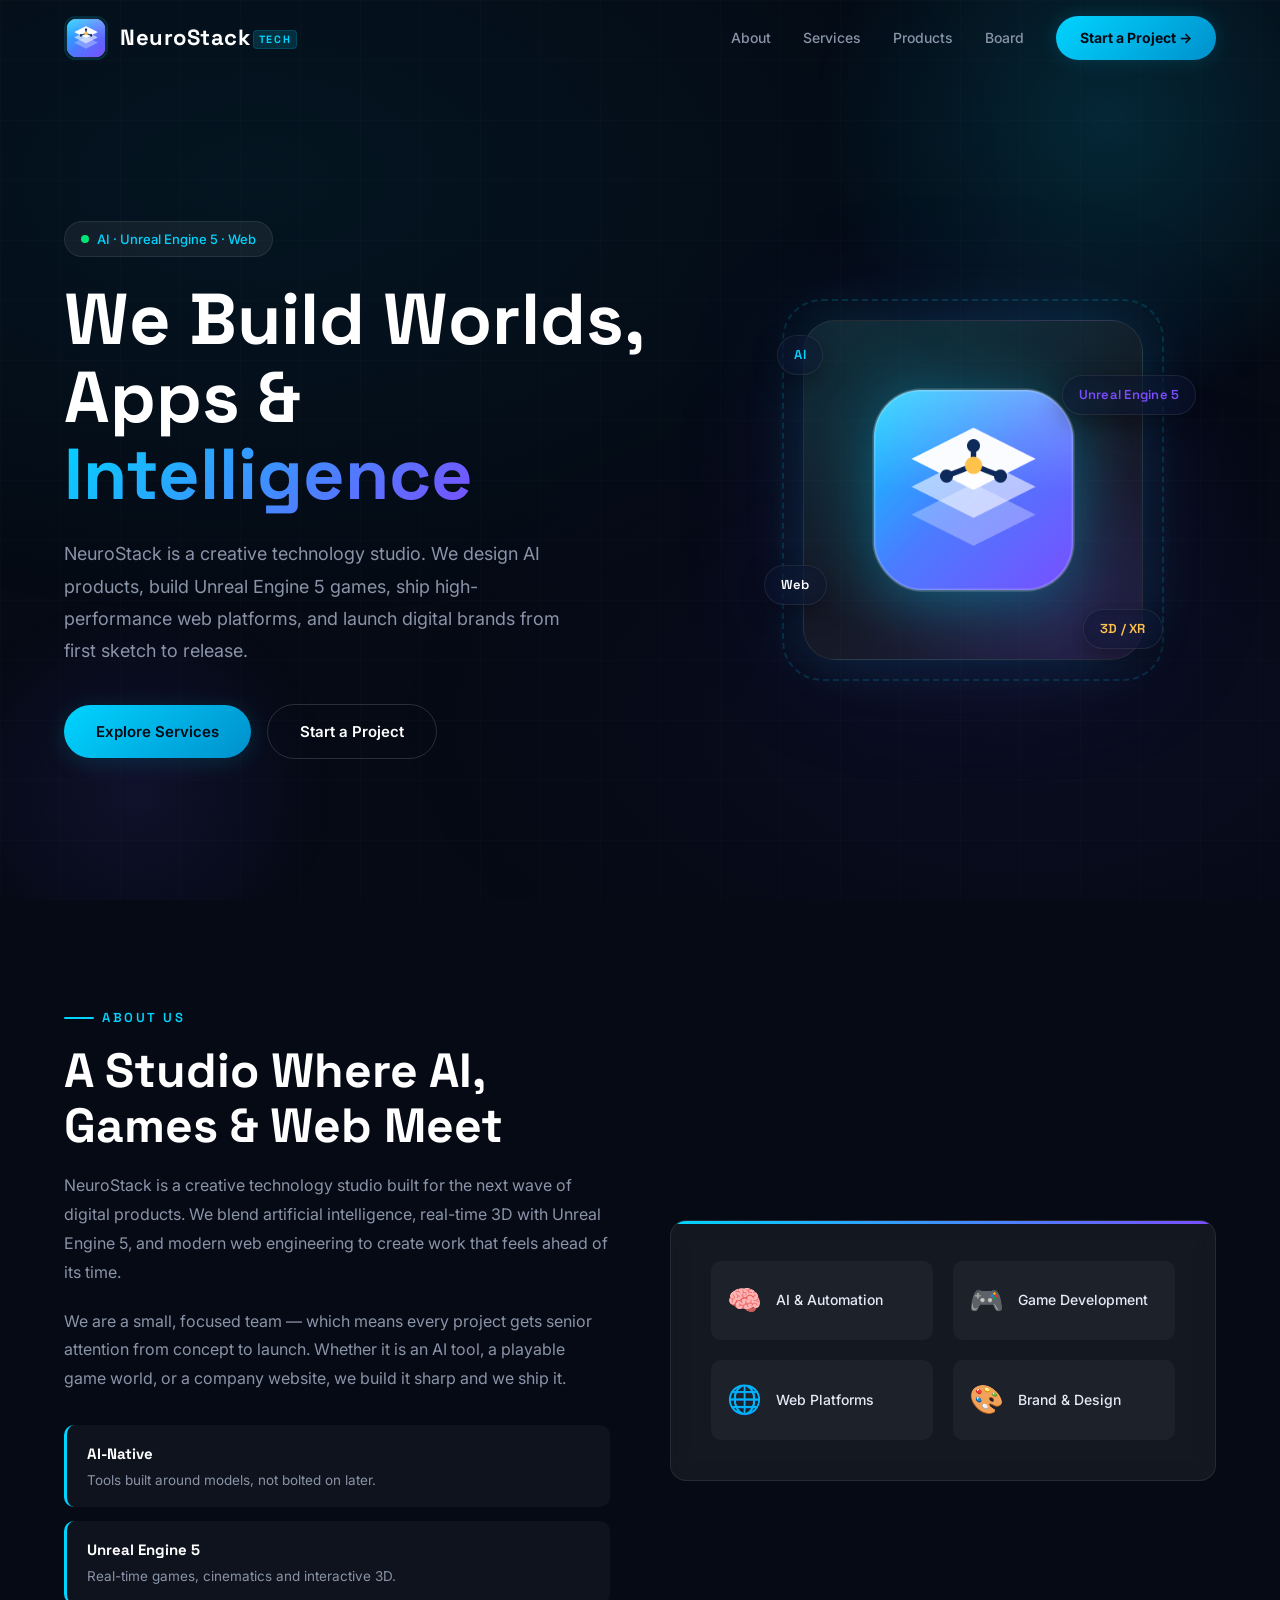
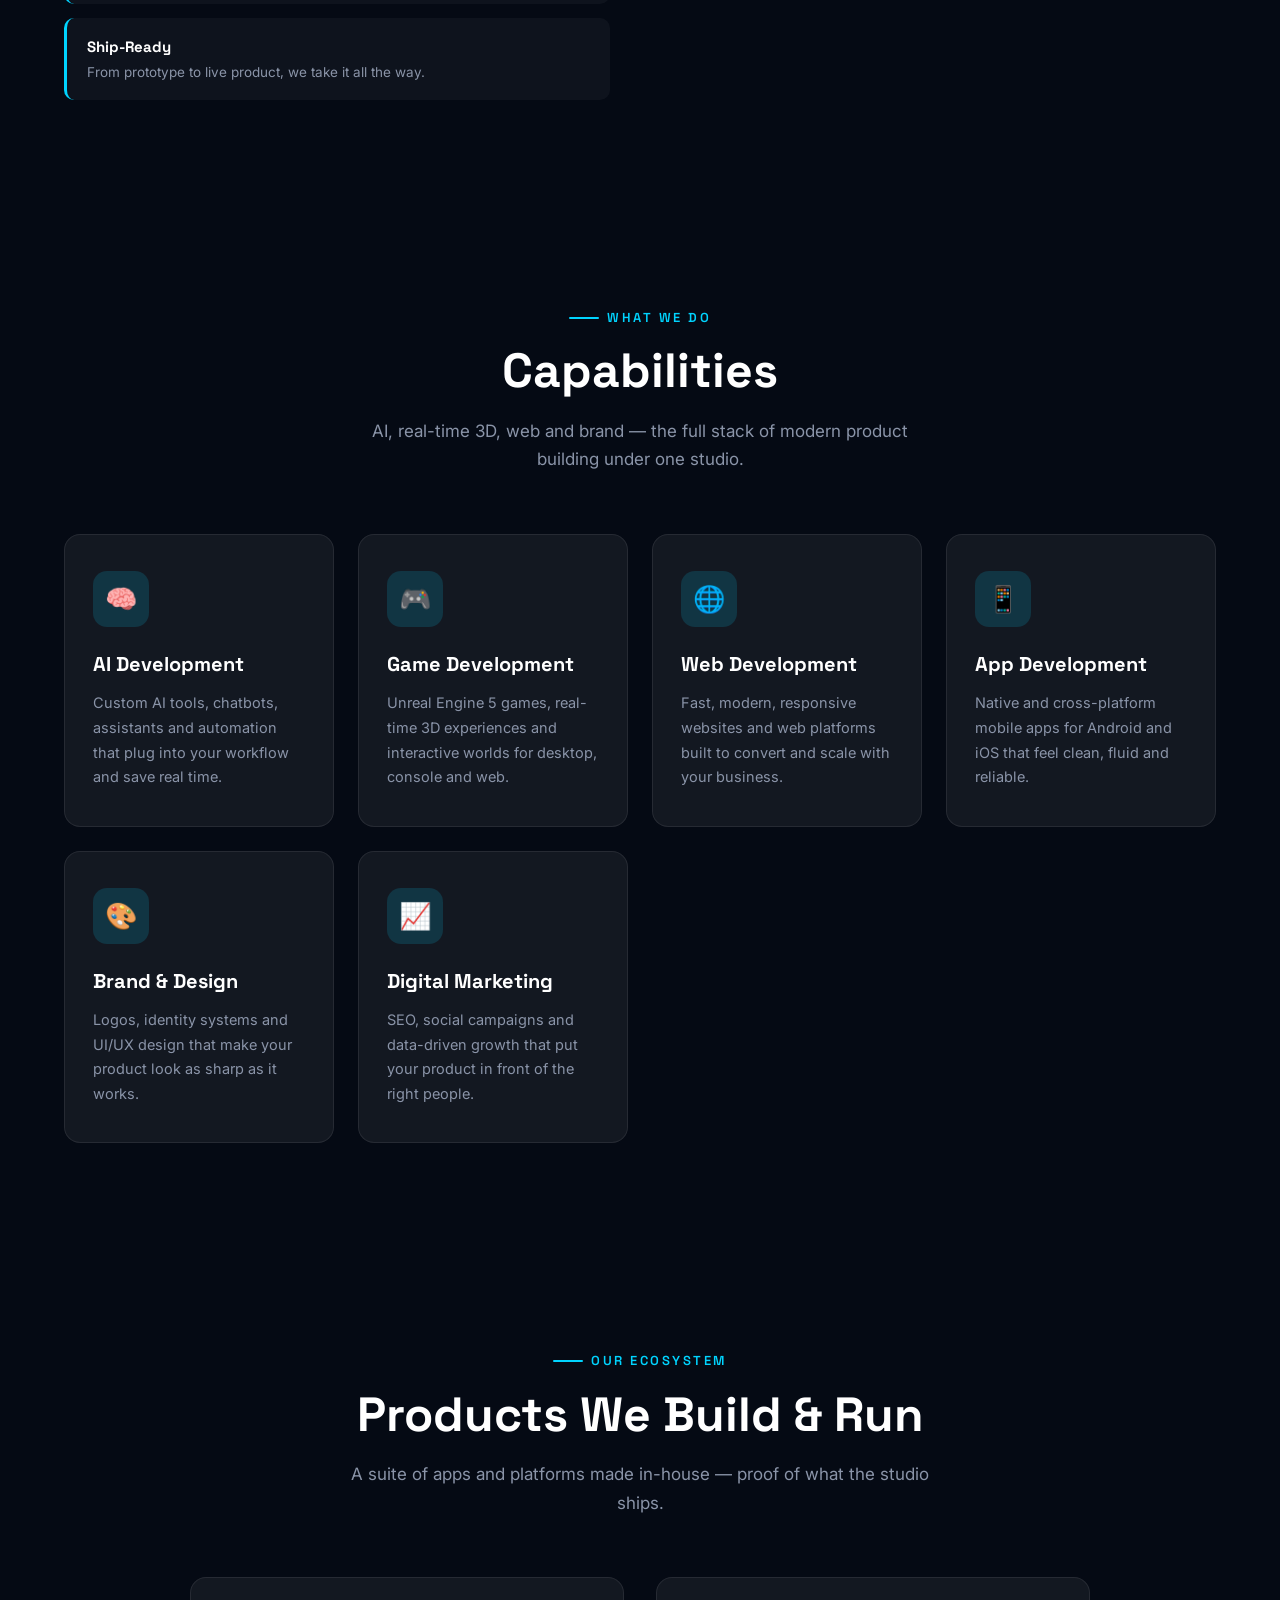
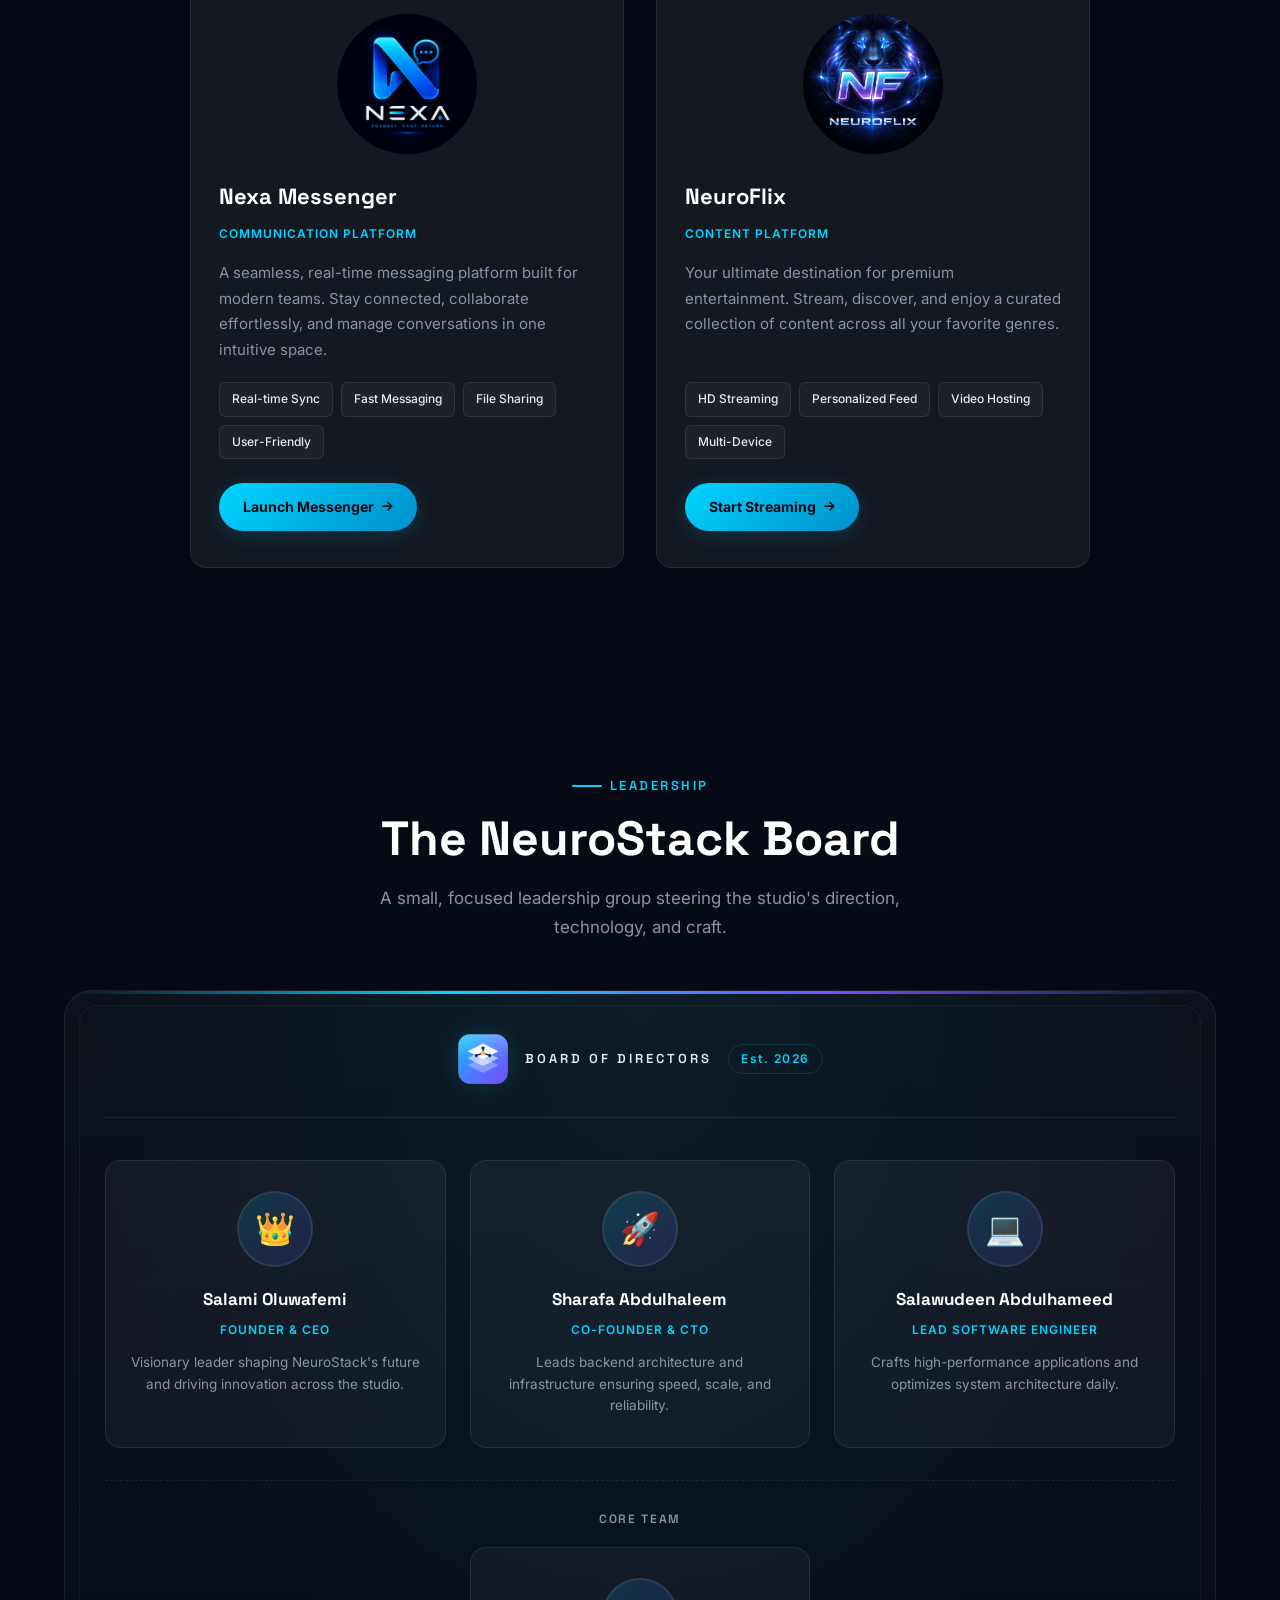
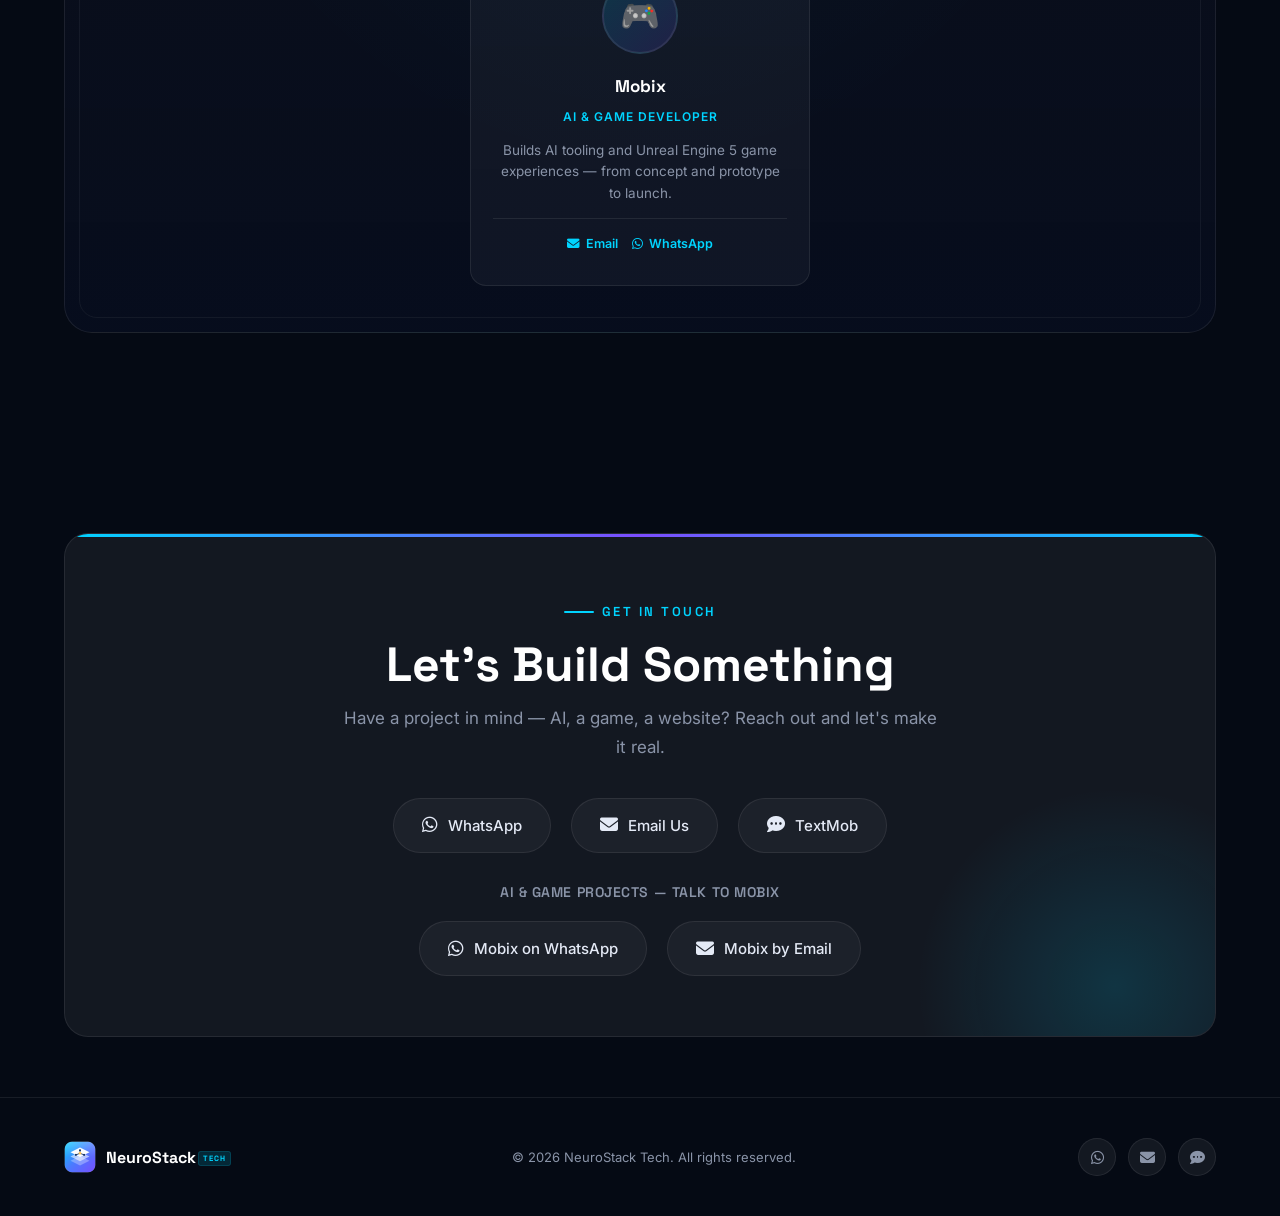
==== commit 687bcf33: "SEO: canonical URL, robots.txt, sitemap and structured data Site is live at https://neuro-stack.onre" ====
--- a/index.html
+++ b/index.html
@@ -6,14 +6,35 @@
   <title>NeuroStack Tech — AI, Game &amp; Web Studio</title>
   <meta name="description" content="NeuroStack is a creative technology studio building AI products, Unreal Engine 5 games, web platforms and digital brands. We design, build and launch.">
   <meta name="theme-color" content="#050a14">
+  <meta name="robots" content="index, follow">
+  <link rel="canonical" href="https://neuro-stack.onrender.com/">
   <meta name="google-site-verification" content="ry9JO0x5K_u8Zd2DBJiL2AXyYJQzXlOd33qeMfjl4eo" />
+  <meta name="google-site-verification" content="W0IbJXgzTzYva4jeEFqSSu5Zdb9wQDfkK6Oy_L33J70" />
 
   <!-- Social sharing -->
   <meta property="og:type" content="website">
   <meta property="og:title" content="NeuroStack Tech — AI, Game &amp; Web Studio">
+  <meta property="og:url" content="https://neuro-stack.onrender.com/">
   <meta property="og:description" content="A creative technology studio building AI products, Unreal Engine 5 games, web platforms and digital brands.">
-  <meta property="og:image" content="logo-mark-512.png">
+  <meta property="og:image" content="https://neuro-stack.onrender.com/logo-mark-512.png">
   <meta property="og:site_name" content="NeuroStack Tech">
+  <meta name="twitter:card" content="summary_large_image">
+  <meta name="twitter:title" content="NeuroStack Tech — AI, Game &amp; Web Studio">
+  <meta name="twitter:description" content="A creative technology studio building AI products, Unreal Engine 5 games, web platforms and digital brands.">
+  <meta name="twitter:image" content="https://neuro-stack.onrender.com/logo-mark-512.png">
+
+  <script type="application/ld+json">
+  {
+    "@context": "https://schema.org",
+    "@type": "Organization",
+    "name": "NeuroStack Tech",
+    "url": "https://neuro-stack.onrender.com/",
+    "logo": "https://neuro-stack.onrender.com/logo-mark-512.png",
+    "description": "Creative technology studio building AI products, Unreal Engine 5 games, web platforms and digital brands.",
+    "email": "neuro-stack@outlook.com",
+    "sameAs": []
+  }
+  </script>
 
   <link rel="icon" type="image/svg+xml" href="favicon.svg">
   <link rel="alternate icon" type="image/png" href="logo-mark-192.png">
